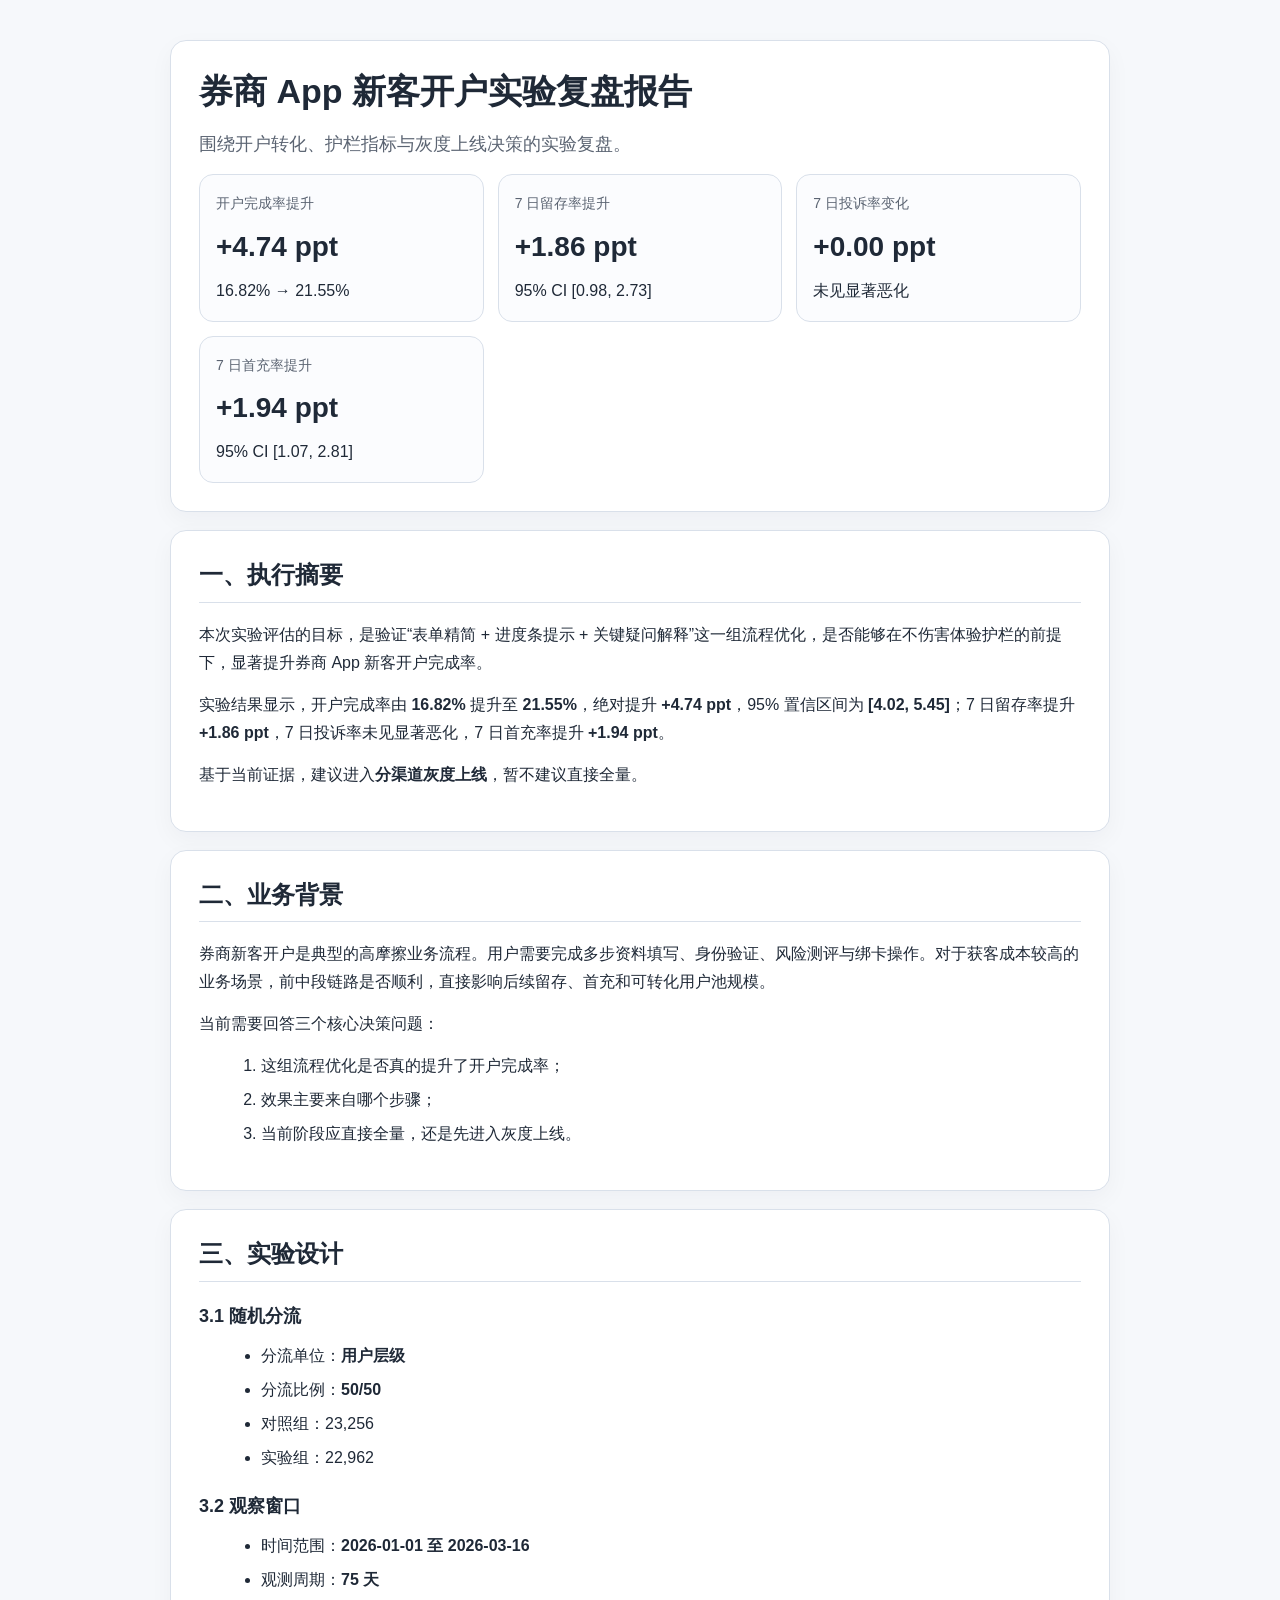
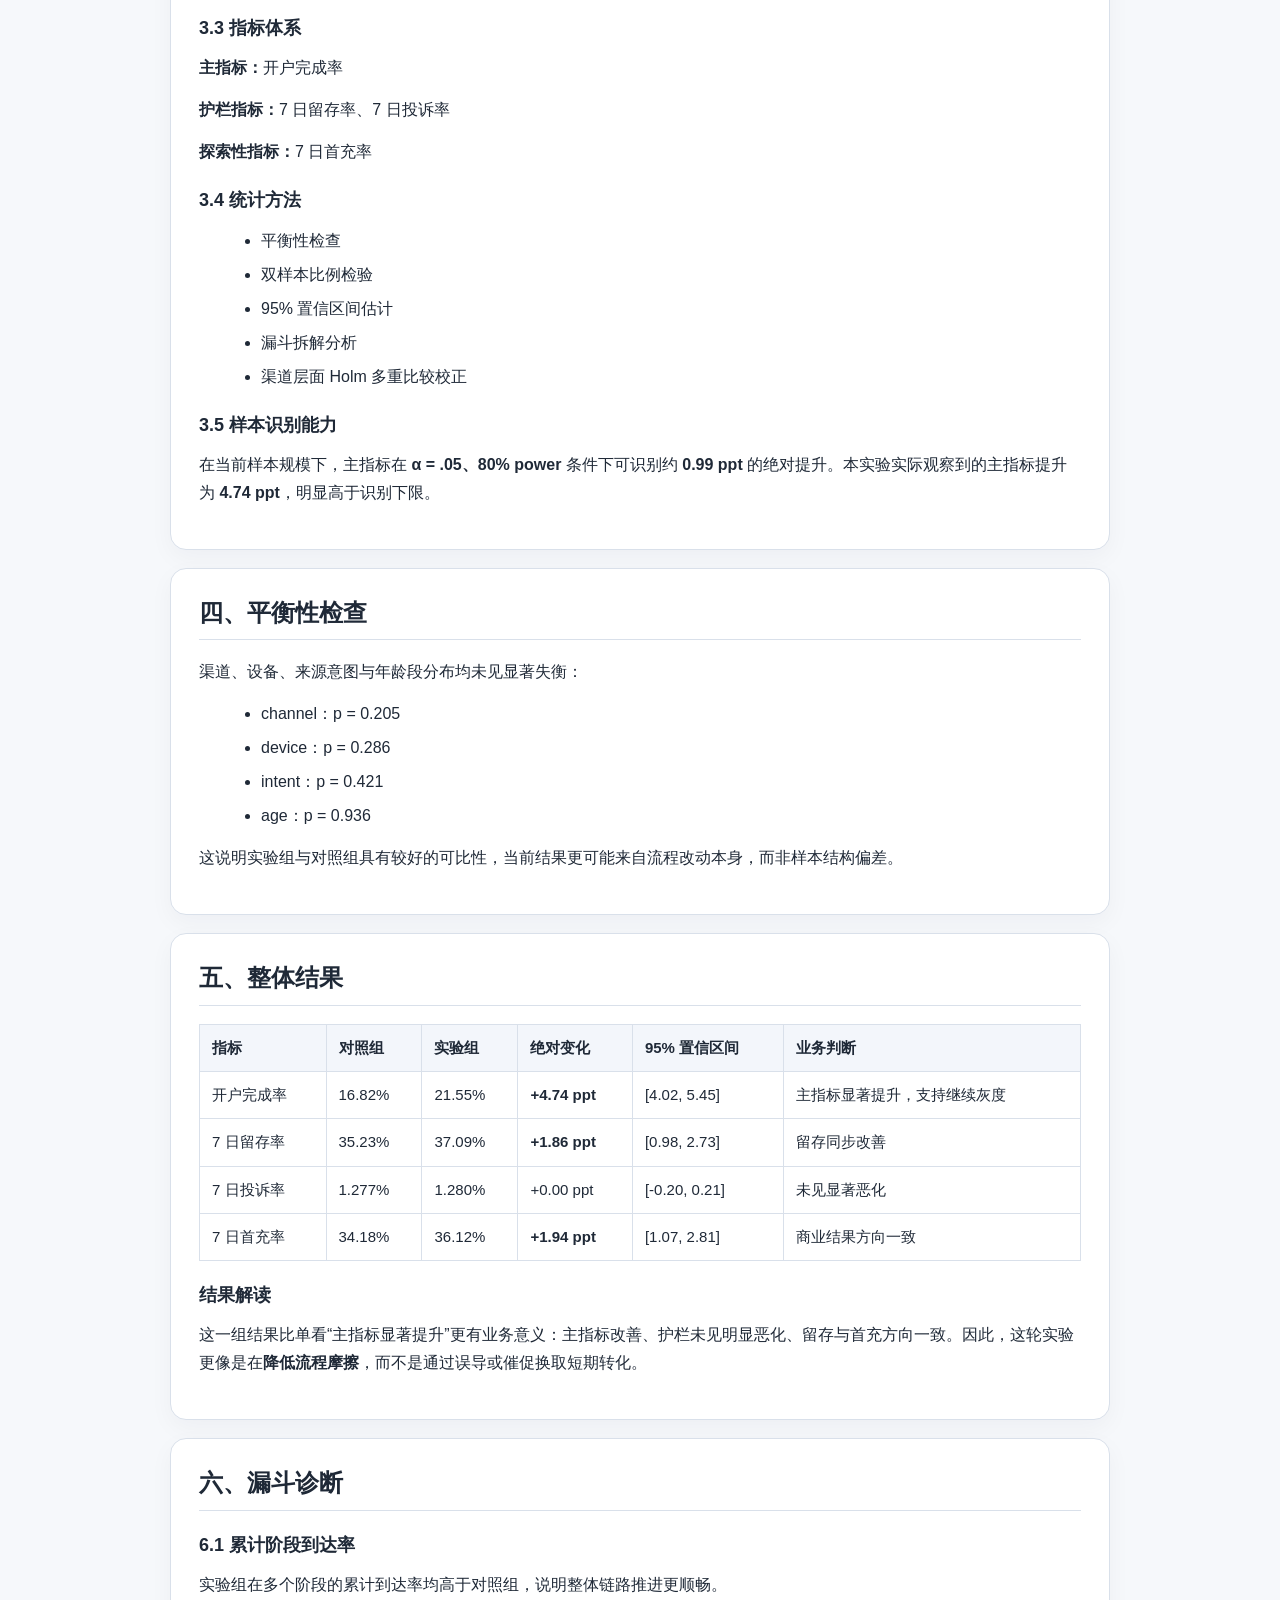
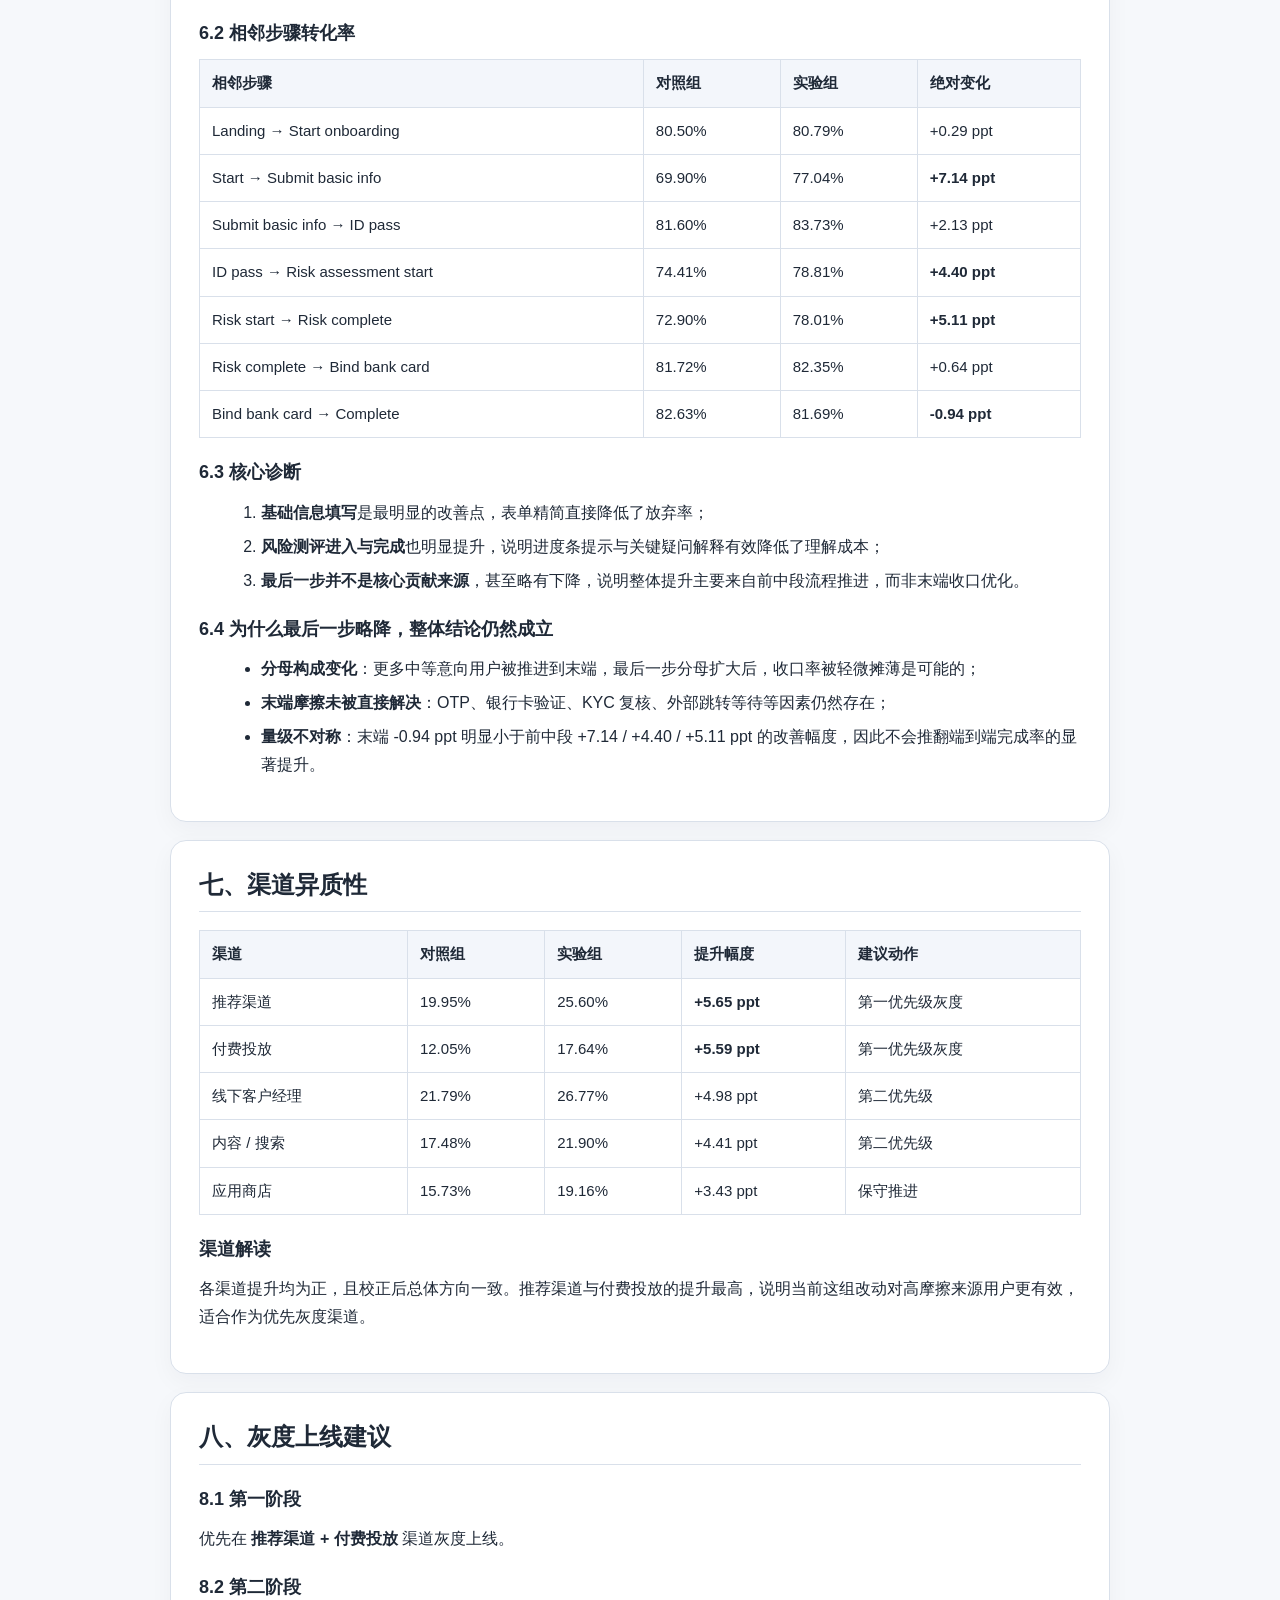
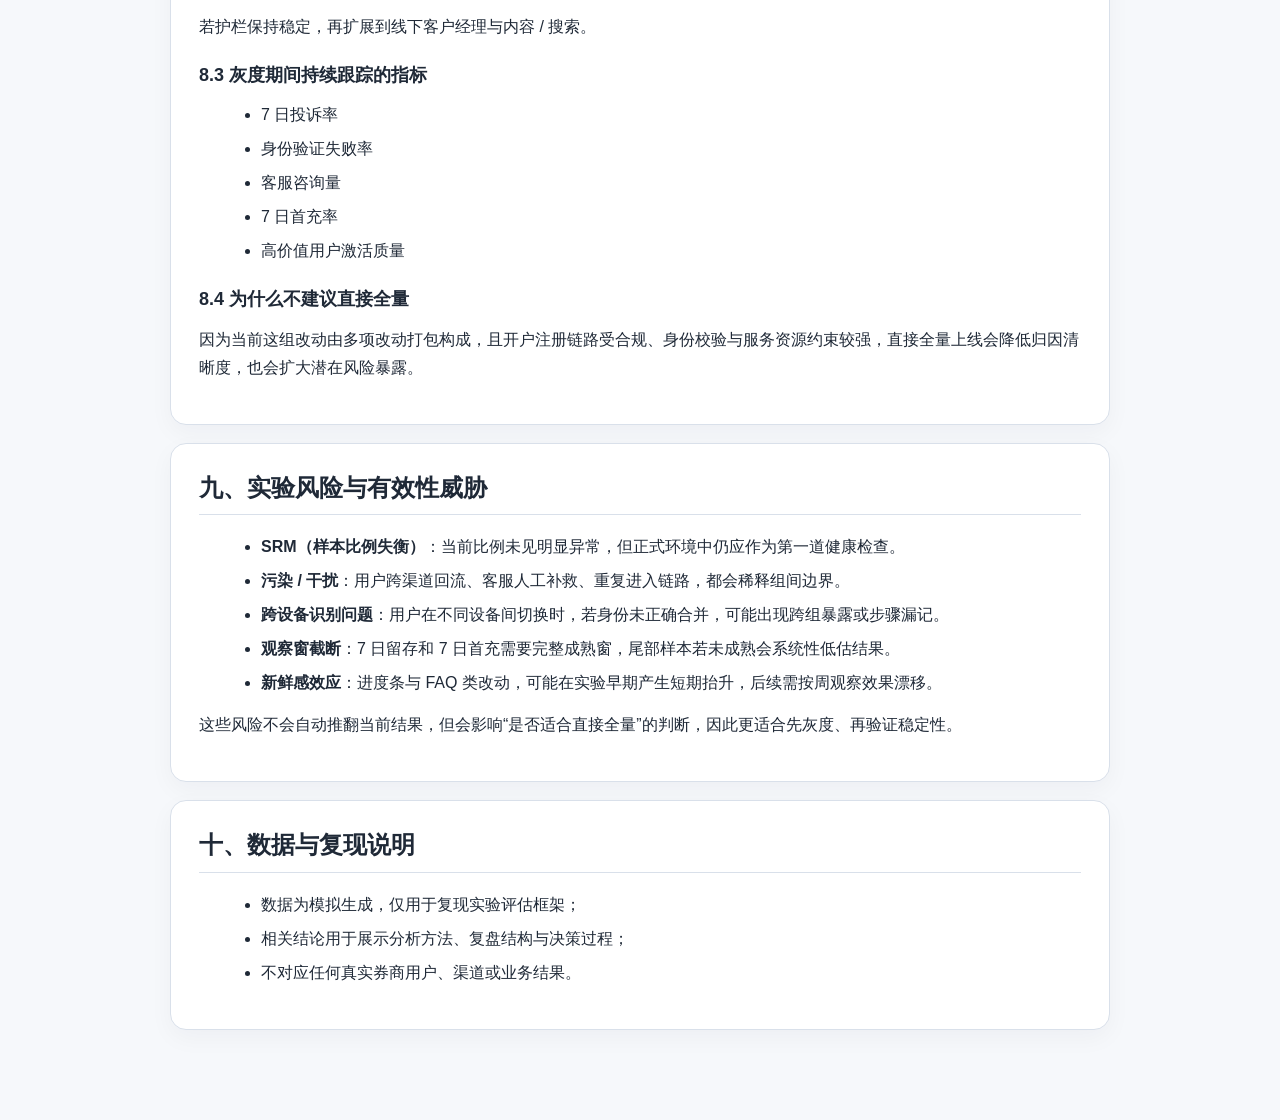
==== reports/brokerage_abtest_report.html @ 988b0750 "update" ====
<!DOCTYPE html>
<html lang="zh-CN">
<head>
  <meta charset="UTF-8" />
  <meta name="viewport" content="width=device-width, initial-scale=1.0" />
  <title>券商 App 新客开户实验复盘报告</title>
  <style>
    :root {
      --bg: #f6f8fb;
      --card: #ffffff;
      --text: #1f2937;
      --muted: #5b6472;
      --line: #d9e0ea;
      --accent: #175cd3;
    }
    * { box-sizing: border-box; }
    body {
      margin: 0;
      background: var(--bg);
      color: var(--text);
      font: 16px/1.75 -apple-system, BlinkMacSystemFont, "Segoe UI", "PingFang SC", "Hiragino Sans GB", "Microsoft YaHei", sans-serif;
    }
    .wrap {
      max-width: 980px;
      margin: 0 auto;
      padding: 40px 20px 72px;
    }
    .card {
      background: var(--card);
      border: 1px solid var(--line);
      border-radius: 16px;
      padding: 28px;
      margin-bottom: 18px;
      box-shadow: 0 8px 24px rgba(16, 24, 40, 0.04);
    }
    h1, h2, h3 { line-height: 1.35; margin: 0 0 14px; }
    h1 { font-size: 34px; }
    h2 {
      font-size: 24px;
      padding-bottom: 10px;
      border-bottom: 1px solid var(--line);
      margin-bottom: 18px;
    }
    h3 { font-size: 18px; margin-top: 22px; }
    p { margin: 0 0 14px; }
    ul, ol { margin: 0 0 14px 22px; }
    li { margin: 6px 0; }
    .lead {
      color: var(--muted);
      font-size: 18px;
    }
    .grid {
      display: grid;
      grid-template-columns: repeat(auto-fit, minmax(220px, 1fr));
      gap: 14px;
      margin-top: 14px;
    }
    .metric {
      border: 1px solid var(--line);
      border-radius: 14px;
      padding: 16px;
      background: #fbfcfe;
    }
    .metric .k { color: var(--muted); font-size: 14px; }
    .metric .v { font-size: 28px; font-weight: 700; margin: 6px 0; }
    table {
      width: 100%;
      border-collapse: collapse;
      margin: 12px 0 8px;
      font-size: 15px;
      background: #fff;
    }
    th, td {
      border: 1px solid var(--line);
      padding: 10px 12px;
      text-align: left;
      vertical-align: top;
    }
    th {
      background: #f3f6fb;
      font-weight: 700;
    }
    code {
      background: #f3f4f6;
      padding: 2px 6px;
      border-radius: 6px;
      font-family: ui-monospace, SFMono-Regular, Menlo, Monaco, Consolas, monospace;
      font-size: 0.92em;
    }
    .note {
      color: var(--muted);
      font-size: 14px;
    }
  </style>
</head>
<body>
  <div class="wrap">
    <div class="card">
      <h1>券商 App 新客开户实验复盘报告</h1>
      <p class="lead">围绕开户转化、护栏指标与灰度上线决策的实验复盘。</p>
      <div class="grid">
        <div class="metric"><div class="k">开户完成率提升</div><div class="v">+4.74 ppt</div><div>16.82% → 21.55%</div></div>
        <div class="metric"><div class="k">7 日留存率提升</div><div class="v">+1.86 ppt</div><div>95% CI [0.98, 2.73]</div></div>
        <div class="metric"><div class="k">7 日投诉率变化</div><div class="v">+0.00 ppt</div><div>未见显著恶化</div></div>
        <div class="metric"><div class="k">7 日首充率提升</div><div class="v">+1.94 ppt</div><div>95% CI [1.07, 2.81]</div></div>
      </div>
    </div>

    <section class="card">
      <h2>一、执行摘要</h2>
      <p>本次实验评估的目标，是验证“表单精简 + 进度条提示 + 关键疑问解释”这一组流程优化，是否能够在不伤害体验护栏的前提下，显著提升券商 App 新客开户完成率。</p>
      <p>实验结果显示，开户完成率由 <strong>16.82%</strong> 提升至 <strong>21.55%</strong>，绝对提升 <strong>+4.74 ppt</strong>，95% 置信区间为 <strong>[4.02, 5.45]</strong>；7 日留存率提升 <strong>+1.86 ppt</strong>，7 日投诉率未见显著恶化，7 日首充率提升 <strong>+1.94 ppt</strong>。</p>
      <p>基于当前证据，建议进入<strong>分渠道灰度上线</strong>，暂不建议直接全量。</p>
    </section>

    <section class="card">
      <h2>二、业务背景</h2>
      <p>券商新客开户是典型的高摩擦业务流程。用户需要完成多步资料填写、身份验证、风险测评与绑卡操作。对于获客成本较高的业务场景，前中段链路是否顺利，直接影响后续留存、首充和可转化用户池规模。</p>
      <p>当前需要回答三个核心决策问题：</p>
      <ol>
        <li>这组流程优化是否真的提升了开户完成率；</li>
        <li>效果主要来自哪个步骤；</li>
        <li>当前阶段应直接全量，还是先进入灰度上线。</li>
      </ol>
    </section>

    <section class="card">
      <h2>三、实验设计</h2>
      <h3>3.1 随机分流</h3>
      <ul>
        <li>分流单位：<strong>用户层级</strong></li>
        <li>分流比例：<strong>50/50</strong></li>
        <li>对照组：23,256</li>
        <li>实验组：22,962</li>
      </ul>
      <h3>3.2 观察窗口</h3>
      <ul>
        <li>时间范围：<strong>2026-01-01 至 2026-03-16</strong></li>
        <li>观测周期：<strong>75 天</strong></li>
      </ul>
      <h3>3.3 指标体系</h3>
      <p><strong>主指标：</strong>开户完成率</p>
      <p><strong>护栏指标：</strong>7 日留存率、7 日投诉率</p>
      <p><strong>探索性指标：</strong>7 日首充率</p>
      <h3>3.4 统计方法</h3>
      <ul>
        <li>平衡性检查</li>
        <li>双样本比例检验</li>
        <li>95% 置信区间估计</li>
        <li>漏斗拆解分析</li>
        <li>渠道层面 Holm 多重比较校正</li>
      </ul>
      <h3>3.5 样本识别能力</h3>
      <p>在当前样本规模下，主指标在 <strong>α = .05、80% power</strong> 条件下可识别约 <strong>0.99 ppt</strong> 的绝对提升。本实验实际观察到的主指标提升为 <strong>4.74 ppt</strong>，明显高于识别下限。</p>
    </section>

    <section class="card">
      <h2>四、平衡性检查</h2>
      <p>渠道、设备、来源意图与年龄段分布均未见显著失衡：</p>
      <ul>
        <li>channel：p = 0.205</li>
        <li>device：p = 0.286</li>
        <li>intent：p = 0.421</li>
        <li>age：p = 0.936</li>
      </ul>
      <p>这说明实验组与对照组具有较好的可比性，当前结果更可能来自流程改动本身，而非样本结构偏差。</p>
    </section>

    <section class="card">
      <h2>五、整体结果</h2>
      <table>
        <thead>
          <tr>
            <th>指标</th><th>对照组</th><th>实验组</th><th>绝对变化</th><th>95% 置信区间</th><th>业务判断</th>
          </tr>
        </thead>
        <tbody>
          <tr><td>开户完成率</td><td>16.82%</td><td>21.55%</td><td><strong>+4.74 ppt</strong></td><td>[4.02, 5.45]</td><td>主指标显著提升，支持继续灰度</td></tr>
          <tr><td>7 日留存率</td><td>35.23%</td><td>37.09%</td><td><strong>+1.86 ppt</strong></td><td>[0.98, 2.73]</td><td>留存同步改善</td></tr>
          <tr><td>7 日投诉率</td><td>1.277%</td><td>1.280%</td><td>+0.00 ppt</td><td>[-0.20, 0.21]</td><td>未见显著恶化</td></tr>
          <tr><td>7 日首充率</td><td>34.18%</td><td>36.12%</td><td><strong>+1.94 ppt</strong></td><td>[1.07, 2.81]</td><td>商业结果方向一致</td></tr>
        </tbody>
      </table>
      <h3>结果解读</h3>
      <p>这一组结果比单看“主指标显著提升”更有业务意义：主指标改善、护栏未见明显恶化、留存与首充方向一致。因此，这轮实验更像是在<strong>降低流程摩擦</strong>，而不是通过误导或催促换取短期转化。</p>
    </section>

    <section class="card">
      <h2>六、漏斗诊断</h2>
      <h3>6.1 累计阶段到达率</h3>
      <p>实验组在多个阶段的累计到达率均高于对照组，说明整体链路推进更顺畅。</p>
      <h3>6.2 相邻步骤转化率</h3>
      <table>
        <thead>
          <tr><th>相邻步骤</th><th>对照组</th><th>实验组</th><th>绝对变化</th></tr>
        </thead>
        <tbody>
          <tr><td>Landing → Start onboarding</td><td>80.50%</td><td>80.79%</td><td>+0.29 ppt</td></tr>
          <tr><td>Start → Submit basic info</td><td>69.90%</td><td>77.04%</td><td><strong>+7.14 ppt</strong></td></tr>
          <tr><td>Submit basic info → ID pass</td><td>81.60%</td><td>83.73%</td><td>+2.13 ppt</td></tr>
          <tr><td>ID pass → Risk assessment start</td><td>74.41%</td><td>78.81%</td><td><strong>+4.40 ppt</strong></td></tr>
          <tr><td>Risk start → Risk complete</td><td>72.90%</td><td>78.01%</td><td><strong>+5.11 ppt</strong></td></tr>
          <tr><td>Risk complete → Bind bank card</td><td>81.72%</td><td>82.35%</td><td>+0.64 ppt</td></tr>
          <tr><td>Bind bank card → Complete</td><td>82.63%</td><td>81.69%</td><td><strong>-0.94 ppt</strong></td></tr>
        </tbody>
      </table>
      <h3>6.3 核心诊断</h3>
      <ol>
        <li><strong>基础信息填写</strong>是最明显的改善点，表单精简直接降低了放弃率；</li>
        <li><strong>风险测评进入与完成</strong>也明显提升，说明进度条提示与关键疑问解释有效降低了理解成本；</li>
        <li><strong>最后一步并不是核心贡献来源</strong>，甚至略有下降，说明整体提升主要来自前中段流程推进，而非末端收口优化。</li>
      </ol>
      <h3>6.4 为什么最后一步略降，整体结论仍然成立</h3>
      <ul>
        <li><strong>分母构成变化</strong>：更多中等意向用户被推进到末端，最后一步分母扩大后，收口率被轻微摊薄是可能的；</li>
        <li><strong>末端摩擦未被直接解决</strong>：OTP、银行卡验证、KYC 复核、外部跳转等待等因素仍然存在；</li>
        <li><strong>量级不对称</strong>：末端 -0.94 ppt 明显小于前中段 +7.14 / +4.40 / +5.11 ppt 的改善幅度，因此不会推翻端到端完成率的显著提升。</li>
      </ul>
    </section>

    <section class="card">
      <h2>七、渠道异质性</h2>
      <table>
        <thead>
          <tr><th>渠道</th><th>对照组</th><th>实验组</th><th>提升幅度</th><th>建议动作</th></tr>
        </thead>
        <tbody>
          <tr><td>推荐渠道</td><td>19.95%</td><td>25.60%</td><td><strong>+5.65 ppt</strong></td><td>第一优先级灰度</td></tr>
          <tr><td>付费投放</td><td>12.05%</td><td>17.64%</td><td><strong>+5.59 ppt</strong></td><td>第一优先级灰度</td></tr>
          <tr><td>线下客户经理</td><td>21.79%</td><td>26.77%</td><td>+4.98 ppt</td><td>第二优先级</td></tr>
          <tr><td>内容 / 搜索</td><td>17.48%</td><td>21.90%</td><td>+4.41 ppt</td><td>第二优先级</td></tr>
          <tr><td>应用商店</td><td>15.73%</td><td>19.16%</td><td>+3.43 ppt</td><td>保守推进</td></tr>
        </tbody>
      </table>
      <h3>渠道解读</h3>
      <p>各渠道提升均为正，且校正后总体方向一致。推荐渠道与付费投放的提升最高，说明当前这组改动对高摩擦来源用户更有效，适合作为优先灰度渠道。</p>
    </section>

    <section class="card">
      <h2>八、灰度上线建议</h2>
      <h3>8.1 第一阶段</h3>
      <p>优先在 <strong>推荐渠道 + 付费投放</strong> 渠道灰度上线。</p>
      <h3>8.2 第二阶段</h3>
      <p>若护栏保持稳定，再扩展到线下客户经理与内容 / 搜索。</p>
      <h3>8.3 灰度期间持续跟踪的指标</h3>
      <ul>
        <li>7 日投诉率</li>
        <li>身份验证失败率</li>
        <li>客服咨询量</li>
        <li>7 日首充率</li>
        <li>高价值用户激活质量</li>
      </ul>
      <h3>8.4 为什么不建议直接全量</h3>
      <p>因为当前这组改动由多项改动打包构成，且开户注册链路受合规、身份校验与服务资源约束较强，直接全量上线会降低归因清晰度，也会扩大潜在风险暴露。</p>
    </section>

    <section class="card">
      <h2>九、实验风险与有效性威胁</h2>
      <ul>
        <li><strong>SRM（样本比例失衡）</strong>：当前比例未见明显异常，但正式环境中仍应作为第一道健康检查。</li>
        <li><strong>污染 / 干扰</strong>：用户跨渠道回流、客服人工补救、重复进入链路，都会稀释组间边界。</li>
        <li><strong>跨设备识别问题</strong>：用户在不同设备间切换时，若身份未正确合并，可能出现跨组暴露或步骤漏记。</li>
        <li><strong>观察窗截断</strong>：7 日留存和 7 日首充需要完整成熟窗，尾部样本若未成熟会系统性低估结果。</li>
        <li><strong>新鲜感效应</strong>：进度条与 FAQ 类改动，可能在实验早期产生短期抬升，后续需按周观察效果漂移。</li>
      </ul>
      <p>这些风险不会自动推翻当前结果，但会影响“是否适合直接全量”的判断，因此更适合先灰度、再验证稳定性。</p>
    </section>

    <section class="card">
      <h2>十、数据与复现说明</h2>
      <ul>
        <li>数据为模拟生成，仅用于复现实验评估框架；</li>
        <li>相关结论用于展示分析方法、复盘结构与决策过程；</li>
        <li>不对应任何真实券商用户、渠道或业务结果。</li>
      </ul>
    </section>
  </div>
</body>
</html>
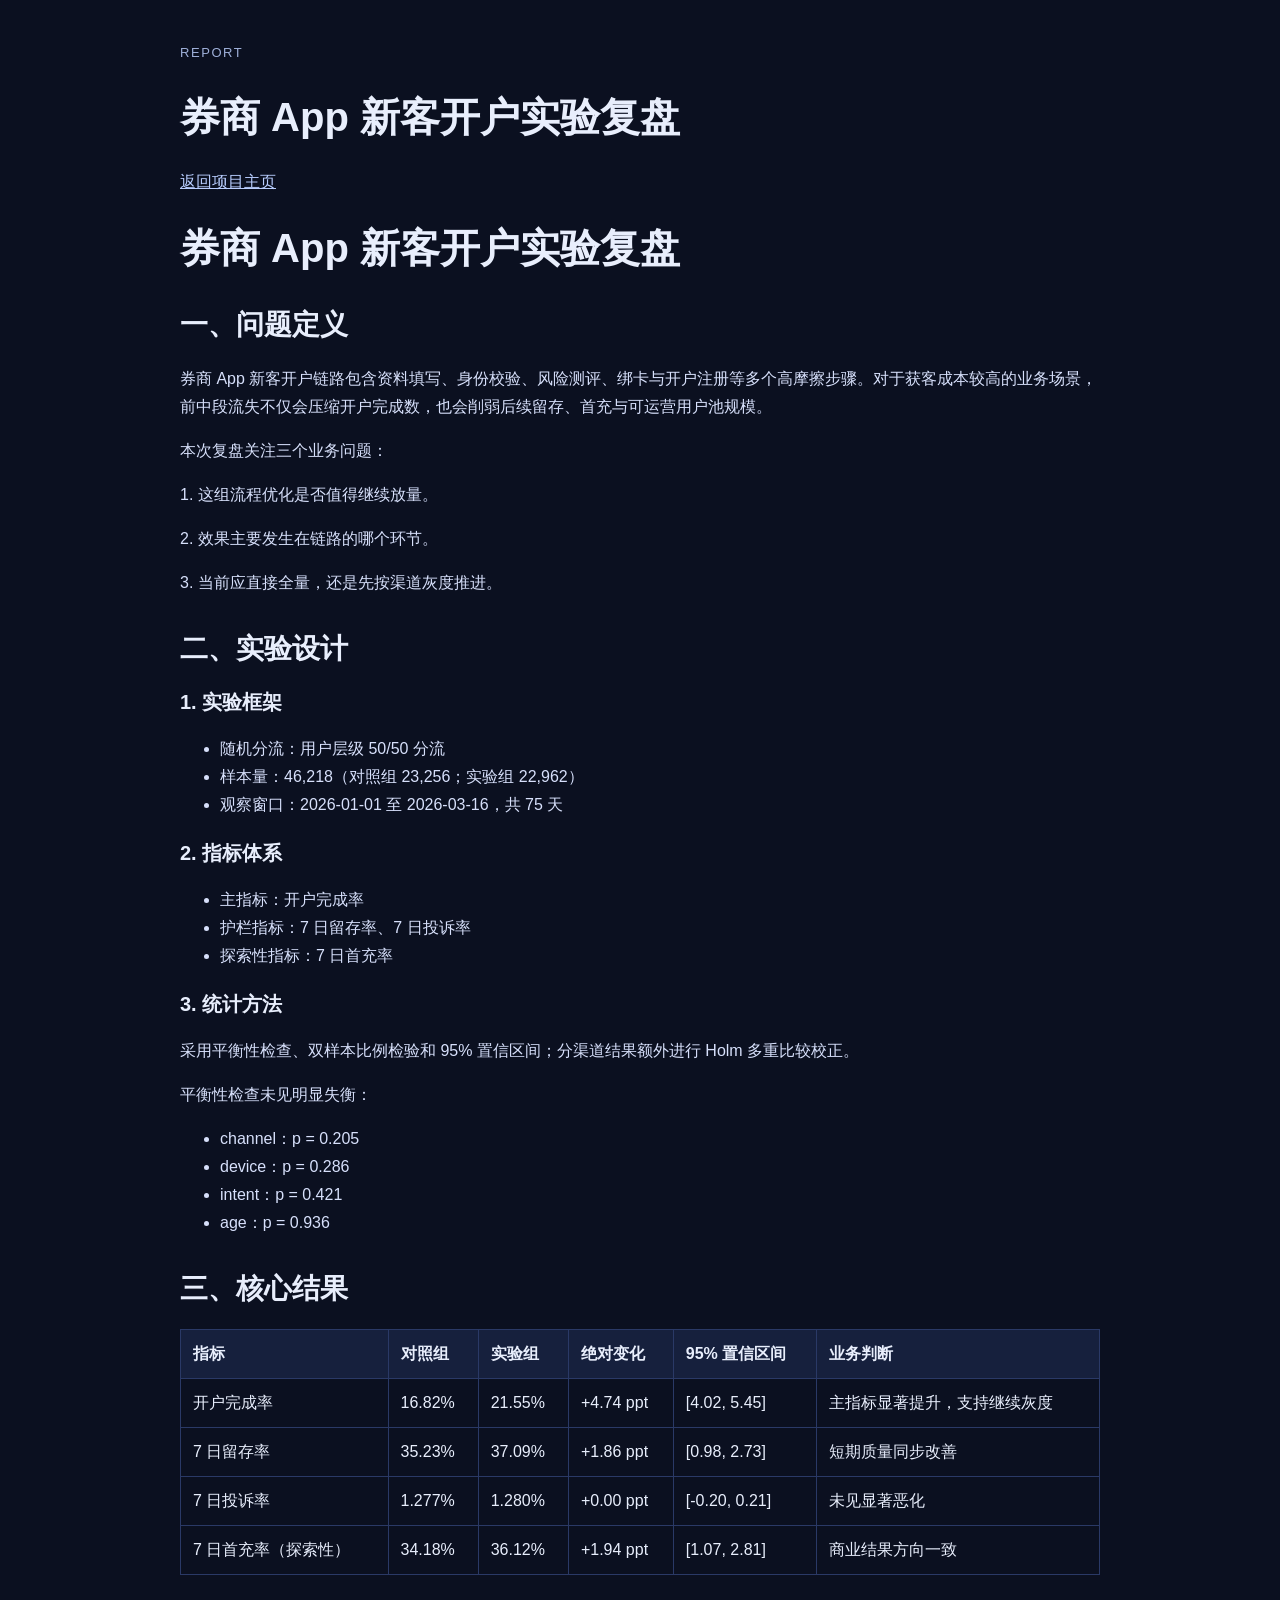
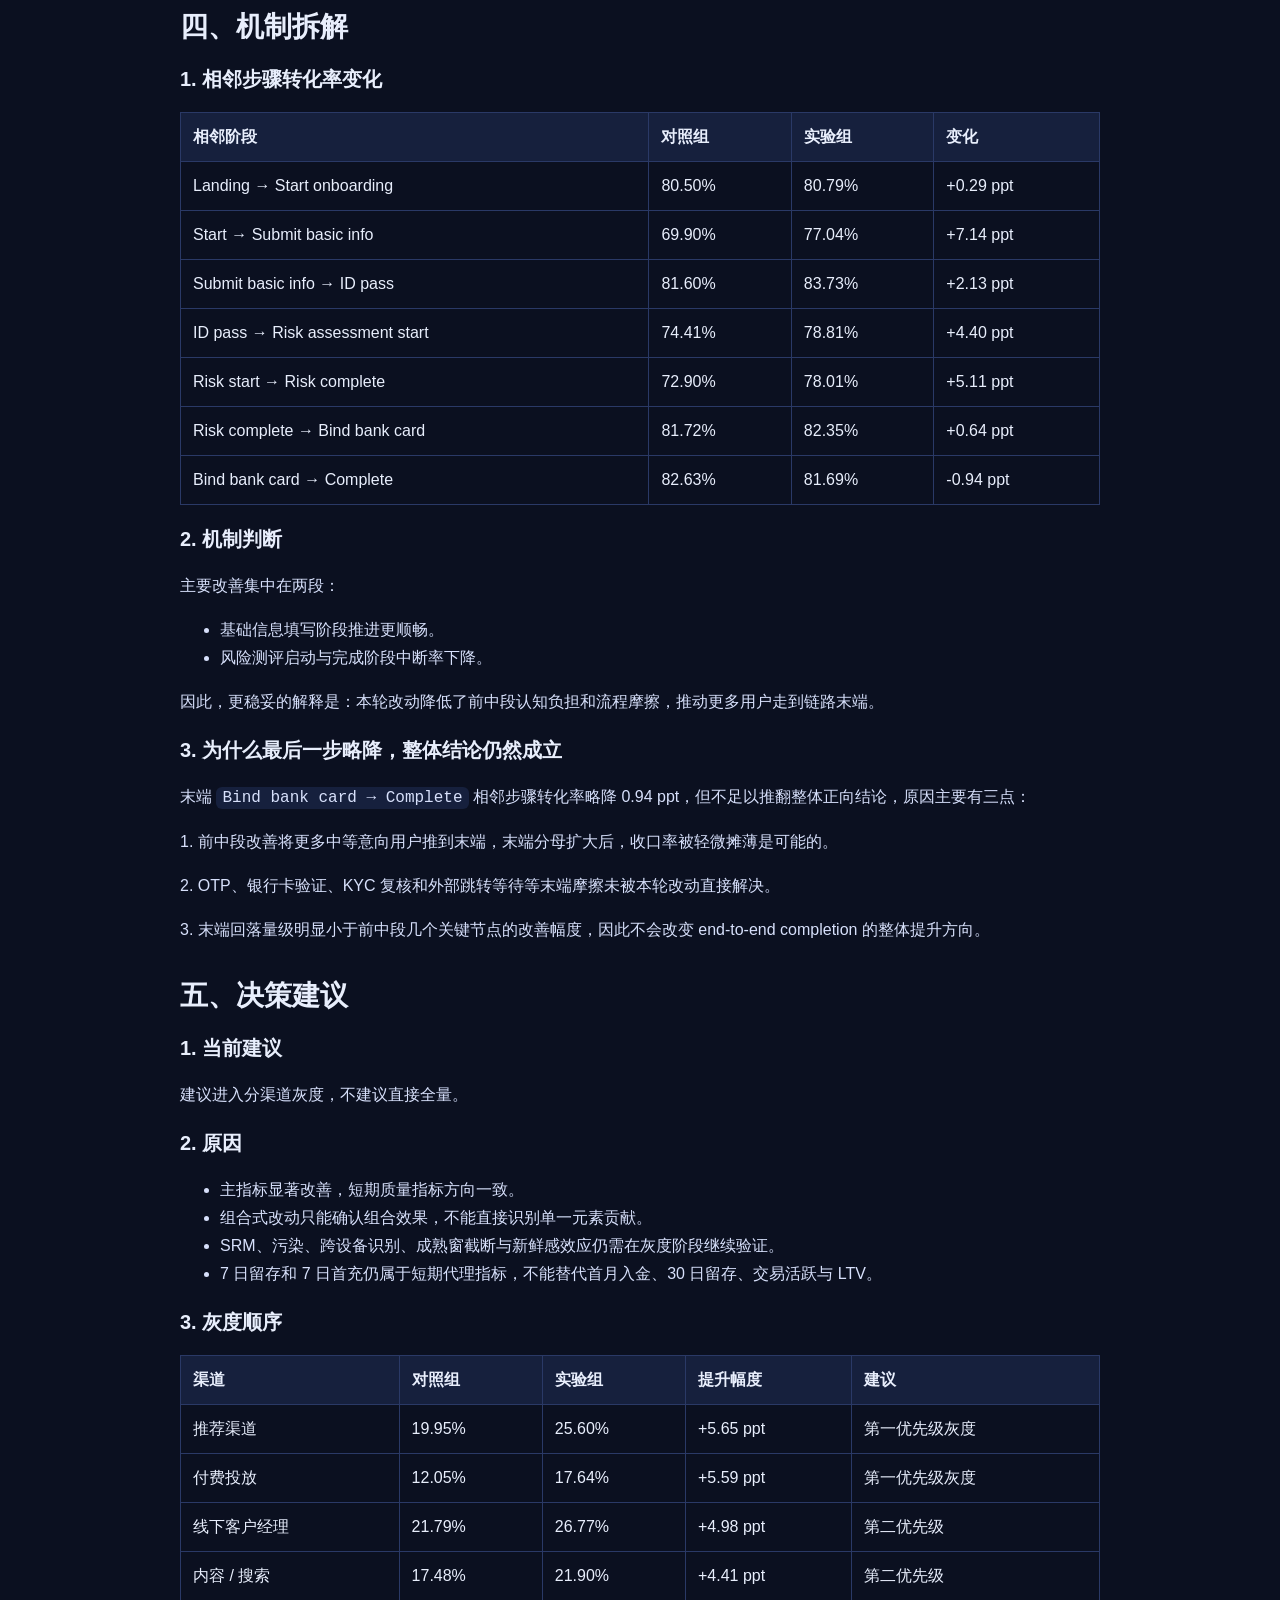
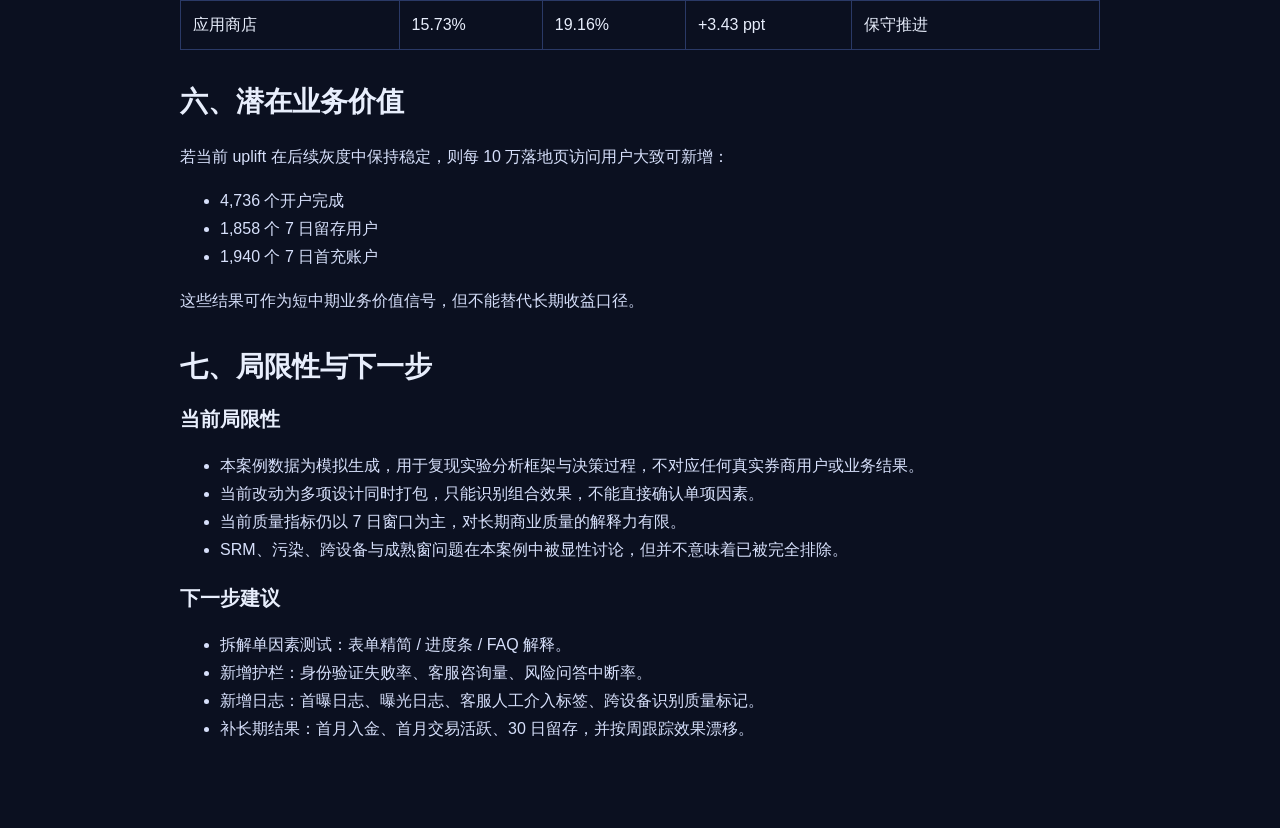
==== commit 81f746a9: "最新" ====
--- a/reports/brokerage_abtest_report.html
+++ b/reports/brokerage_abtest_report.html
@@ -1,279 +1,102 @@
-<!DOCTYPE html>
-<html lang="zh-CN">
-<head>
-  <meta charset="UTF-8" />
-  <meta name="viewport" content="width=device-width, initial-scale=1.0" />
-  <title>券商 App 新客开户实验复盘报告</title>
-  <style>
-    :root {
-      --bg: #f6f8fb;
-      --card: #ffffff;
-      --text: #1f2937;
-      --muted: #5b6472;
-      --line: #d9e0ea;
-      --accent: #175cd3;
-    }
-    * { box-sizing: border-box; }
-    body {
-      margin: 0;
-      background: var(--bg);
-      color: var(--text);
-      font: 16px/1.75 -apple-system, BlinkMacSystemFont, "Segoe UI", "PingFang SC", "Hiragino Sans GB", "Microsoft YaHei", sans-serif;
-    }
-    .wrap {
-      max-width: 980px;
-      margin: 0 auto;
-      padding: 40px 20px 72px;
-    }
-    .card {
-      background: var(--card);
-      border: 1px solid var(--line);
-      border-radius: 16px;
-      padding: 28px;
-      margin-bottom: 18px;
-      box-shadow: 0 8px 24px rgba(16, 24, 40, 0.04);
-    }
-    h1, h2, h3 { line-height: 1.35; margin: 0 0 14px; }
-    h1 { font-size: 34px; }
-    h2 {
-      font-size: 24px;
-      padding-bottom: 10px;
-      border-bottom: 1px solid var(--line);
-      margin-bottom: 18px;
-    }
-    h3 { font-size: 18px; margin-top: 22px; }
-    p { margin: 0 0 14px; }
-    ul, ol { margin: 0 0 14px 22px; }
-    li { margin: 6px 0; }
-    .lead {
-      color: var(--muted);
-      font-size: 18px;
-    }
-    .grid {
-      display: grid;
-      grid-template-columns: repeat(auto-fit, minmax(220px, 1fr));
-      gap: 14px;
-      margin-top: 14px;
-    }
-    .metric {
-      border: 1px solid var(--line);
-      border-radius: 14px;
-      padding: 16px;
-      background: #fbfcfe;
-    }
-    .metric .k { color: var(--muted); font-size: 14px; }
-    .metric .v { font-size: 28px; font-weight: 700; margin: 6px 0; }
-    table {
-      width: 100%;
-      border-collapse: collapse;
-      margin: 12px 0 8px;
-      font-size: 15px;
-      background: #fff;
-    }
-    th, td {
-      border: 1px solid var(--line);
-      padding: 10px 12px;
-      text-align: left;
-      vertical-align: top;
-    }
-    th {
-      background: #f3f6fb;
-      font-weight: 700;
-    }
-    code {
-      background: #f3f4f6;
-      padding: 2px 6px;
-      border-radius: 6px;
-      font-family: ui-monospace, SFMono-Regular, Menlo, Monaco, Consolas, monospace;
-      font-size: 0.92em;
-    }
-    .note {
-      color: var(--muted);
-      font-size: 14px;
-    }
-  </style>
-</head>
-<body>
-  <div class="wrap">
-    <div class="card">
-      <h1>券商 App 新客开户实验复盘报告</h1>
-      <p class="lead">围绕开户转化、护栏指标与灰度上线决策的实验复盘。</p>
-      <div class="grid">
-        <div class="metric"><div class="k">开户完成率提升</div><div class="v">+4.74 ppt</div><div>16.82% → 21.55%</div></div>
-        <div class="metric"><div class="k">7 日留存率提升</div><div class="v">+1.86 ppt</div><div>95% CI [0.98, 2.73]</div></div>
-        <div class="metric"><div class="k">7 日投诉率变化</div><div class="v">+0.00 ppt</div><div>未见显著恶化</div></div>
-        <div class="metric"><div class="k">7 日首充率提升</div><div class="v">+1.94 ppt</div><div>95% CI [1.07, 2.81]</div></div>
-      </div>
-    </div>
-
-    <section class="card">
-      <h2>一、执行摘要</h2>
-      <p>本次实验评估的目标，是验证“表单精简 + 进度条提示 + 关键疑问解释”这一组流程优化，是否能够在不伤害体验护栏的前提下，显著提升券商 App 新客开户完成率。</p>
-      <p>实验结果显示，开户完成率由 <strong>16.82%</strong> 提升至 <strong>21.55%</strong>，绝对提升 <strong>+4.74 ppt</strong>，95% 置信区间为 <strong>[4.02, 5.45]</strong>；7 日留存率提升 <strong>+1.86 ppt</strong>，7 日投诉率未见显著恶化，7 日首充率提升 <strong>+1.94 ppt</strong>。</p>
-      <p>基于当前证据，建议进入<strong>分渠道灰度上线</strong>，暂不建议直接全量。</p>
-    </section>
-
-    <section class="card">
-      <h2>二、业务背景</h2>
-      <p>券商新客开户是典型的高摩擦业务流程。用户需要完成多步资料填写、身份验证、风险测评与绑卡操作。对于获客成本较高的业务场景，前中段链路是否顺利，直接影响后续留存、首充和可转化用户池规模。</p>
-      <p>当前需要回答三个核心决策问题：</p>
-      <ol>
-        <li>这组流程优化是否真的提升了开户完成率；</li>
-        <li>效果主要来自哪个步骤；</li>
-        <li>当前阶段应直接全量，还是先进入灰度上线。</li>
-      </ol>
-    </section>
-
-    <section class="card">
-      <h2>三、实验设计</h2>
-      <h3>3.1 随机分流</h3>
-      <ul>
-        <li>分流单位：<strong>用户层级</strong></li>
-        <li>分流比例：<strong>50/50</strong></li>
-        <li>对照组：23,256</li>
-        <li>实验组：22,962</li>
-      </ul>
-      <h3>3.2 观察窗口</h3>
-      <ul>
-        <li>时间范围：<strong>2026-01-01 至 2026-03-16</strong></li>
-        <li>观测周期：<strong>75 天</strong></li>
-      </ul>
-      <h3>3.3 指标体系</h3>
-      <p><strong>主指标：</strong>开户完成率</p>
-      <p><strong>护栏指标：</strong>7 日留存率、7 日投诉率</p>
-      <p><strong>探索性指标：</strong>7 日首充率</p>
-      <h3>3.4 统计方法</h3>
-      <ul>
-        <li>平衡性检查</li>
-        <li>双样本比例检验</li>
-        <li>95% 置信区间估计</li>
-        <li>漏斗拆解分析</li>
-        <li>渠道层面 Holm 多重比较校正</li>
-      </ul>
-      <h3>3.5 样本识别能力</h3>
-      <p>在当前样本规模下，主指标在 <strong>α = .05、80% power</strong> 条件下可识别约 <strong>0.99 ppt</strong> 的绝对提升。本实验实际观察到的主指标提升为 <strong>4.74 ppt</strong>，明显高于识别下限。</p>
-    </section>
-
-    <section class="card">
-      <h2>四、平衡性检查</h2>
-      <p>渠道、设备、来源意图与年龄段分布均未见显著失衡：</p>
-      <ul>
-        <li>channel：p = 0.205</li>
-        <li>device：p = 0.286</li>
-        <li>intent：p = 0.421</li>
-        <li>age：p = 0.936</li>
-      </ul>
-      <p>这说明实验组与对照组具有较好的可比性，当前结果更可能来自流程改动本身，而非样本结构偏差。</p>
-    </section>
-
-    <section class="card">
-      <h2>五、整体结果</h2>
-      <table>
-        <thead>
-          <tr>
-            <th>指标</th><th>对照组</th><th>实验组</th><th>绝对变化</th><th>95% 置信区间</th><th>业务判断</th>
-          </tr>
-        </thead>
-        <tbody>
-          <tr><td>开户完成率</td><td>16.82%</td><td>21.55%</td><td><strong>+4.74 ppt</strong></td><td>[4.02, 5.45]</td><td>主指标显著提升，支持继续灰度</td></tr>
-          <tr><td>7 日留存率</td><td>35.23%</td><td>37.09%</td><td><strong>+1.86 ppt</strong></td><td>[0.98, 2.73]</td><td>留存同步改善</td></tr>
-          <tr><td>7 日投诉率</td><td>1.277%</td><td>1.280%</td><td>+0.00 ppt</td><td>[-0.20, 0.21]</td><td>未见显著恶化</td></tr>
-          <tr><td>7 日首充率</td><td>34.18%</td><td>36.12%</td><td><strong>+1.94 ppt</strong></td><td>[1.07, 2.81]</td><td>商业结果方向一致</td></tr>
-        </tbody>
-      </table>
-      <h3>结果解读</h3>
-      <p>这一组结果比单看“主指标显著提升”更有业务意义：主指标改善、护栏未见明显恶化、留存与首充方向一致。因此，这轮实验更像是在<strong>降低流程摩擦</strong>，而不是通过误导或催促换取短期转化。</p>
-    </section>
-
-    <section class="card">
-      <h2>六、漏斗诊断</h2>
-      <h3>6.1 累计阶段到达率</h3>
-      <p>实验组在多个阶段的累计到达率均高于对照组，说明整体链路推进更顺畅。</p>
-      <h3>6.2 相邻步骤转化率</h3>
-      <table>
-        <thead>
-          <tr><th>相邻步骤</th><th>对照组</th><th>实验组</th><th>绝对变化</th></tr>
-        </thead>
-        <tbody>
-          <tr><td>Landing → Start onboarding</td><td>80.50%</td><td>80.79%</td><td>+0.29 ppt</td></tr>
-          <tr><td>Start → Submit basic info</td><td>69.90%</td><td>77.04%</td><td><strong>+7.14 ppt</strong></td></tr>
-          <tr><td>Submit basic info → ID pass</td><td>81.60%</td><td>83.73%</td><td>+2.13 ppt</td></tr>
-          <tr><td>ID pass → Risk assessment start</td><td>74.41%</td><td>78.81%</td><td><strong>+4.40 ppt</strong></td></tr>
-          <tr><td>Risk start → Risk complete</td><td>72.90%</td><td>78.01%</td><td><strong>+5.11 ppt</strong></td></tr>
-          <tr><td>Risk complete → Bind bank card</td><td>81.72%</td><td>82.35%</td><td>+0.64 ppt</td></tr>
-          <tr><td>Bind bank card → Complete</td><td>82.63%</td><td>81.69%</td><td><strong>-0.94 ppt</strong></td></tr>
-        </tbody>
-      </table>
-      <h3>6.3 核心诊断</h3>
-      <ol>
-        <li><strong>基础信息填写</strong>是最明显的改善点，表单精简直接降低了放弃率；</li>
-        <li><strong>风险测评进入与完成</strong>也明显提升，说明进度条提示与关键疑问解释有效降低了理解成本；</li>
-        <li><strong>最后一步并不是核心贡献来源</strong>，甚至略有下降，说明整体提升主要来自前中段流程推进，而非末端收口优化。</li>
-      </ol>
-      <h3>6.4 为什么最后一步略降，整体结论仍然成立</h3>
-      <ul>
-        <li><strong>分母构成变化</strong>：更多中等意向用户被推进到末端，最后一步分母扩大后，收口率被轻微摊薄是可能的；</li>
-        <li><strong>末端摩擦未被直接解决</strong>：OTP、银行卡验证、KYC 复核、外部跳转等待等因素仍然存在；</li>
-        <li><strong>量级不对称</strong>：末端 -0.94 ppt 明显小于前中段 +7.14 / +4.40 / +5.11 ppt 的改善幅度，因此不会推翻端到端完成率的显著提升。</li>
-      </ul>
-    </section>
-
-    <section class="card">
-      <h2>七、渠道异质性</h2>
-      <table>
-        <thead>
-          <tr><th>渠道</th><th>对照组</th><th>实验组</th><th>提升幅度</th><th>建议动作</th></tr>
-        </thead>
-        <tbody>
-          <tr><td>推荐渠道</td><td>19.95%</td><td>25.60%</td><td><strong>+5.65 ppt</strong></td><td>第一优先级灰度</td></tr>
-          <tr><td>付费投放</td><td>12.05%</td><td>17.64%</td><td><strong>+5.59 ppt</strong></td><td>第一优先级灰度</td></tr>
-          <tr><td>线下客户经理</td><td>21.79%</td><td>26.77%</td><td>+4.98 ppt</td><td>第二优先级</td></tr>
-          <tr><td>内容 / 搜索</td><td>17.48%</td><td>21.90%</td><td>+4.41 ppt</td><td>第二优先级</td></tr>
-          <tr><td>应用商店</td><td>15.73%</td><td>19.16%</td><td>+3.43 ppt</td><td>保守推进</td></tr>
-        </tbody>
-      </table>
-      <h3>渠道解读</h3>
-      <p>各渠道提升均为正，且校正后总体方向一致。推荐渠道与付费投放的提升最高，说明当前这组改动对高摩擦来源用户更有效，适合作为优先灰度渠道。</p>
-    </section>
-
-    <section class="card">
-      <h2>八、灰度上线建议</h2>
-      <h3>8.1 第一阶段</h3>
-      <p>优先在 <strong>推荐渠道 + 付费投放</strong> 渠道灰度上线。</p>
-      <h3>8.2 第二阶段</h3>
-      <p>若护栏保持稳定，再扩展到线下客户经理与内容 / 搜索。</p>
-      <h3>8.3 灰度期间持续跟踪的指标</h3>
-      <ul>
-        <li>7 日投诉率</li>
-        <li>身份验证失败率</li>
-        <li>客服咨询量</li>
-        <li>7 日首充率</li>
-        <li>高价值用户激活质量</li>
-      </ul>
-      <h3>8.4 为什么不建议直接全量</h3>
-      <p>因为当前这组改动由多项改动打包构成，且开户注册链路受合规、身份校验与服务资源约束较强，直接全量上线会降低归因清晰度，也会扩大潜在风险暴露。</p>
-    </section>
-
-    <section class="card">
-      <h2>九、实验风险与有效性威胁</h2>
-      <ul>
-        <li><strong>SRM（样本比例失衡）</strong>：当前比例未见明显异常，但正式环境中仍应作为第一道健康检查。</li>
-        <li><strong>污染 / 干扰</strong>：用户跨渠道回流、客服人工补救、重复进入链路，都会稀释组间边界。</li>
-        <li><strong>跨设备识别问题</strong>：用户在不同设备间切换时，若身份未正确合并，可能出现跨组暴露或步骤漏记。</li>
-        <li><strong>观察窗截断</strong>：7 日留存和 7 日首充需要完整成熟窗，尾部样本若未成熟会系统性低估结果。</li>
-        <li><strong>新鲜感效应</strong>：进度条与 FAQ 类改动，可能在实验早期产生短期抬升，后续需按周观察效果漂移。</li>
-      </ul>
-      <p>这些风险不会自动推翻当前结果，但会影响“是否适合直接全量”的判断，因此更适合先灰度、再验证稳定性。</p>
-    </section>
-
-    <section class="card">
-      <h2>十、数据与复现说明</h2>
-      <ul>
-        <li>数据为模拟生成，仅用于复现实验评估框架；</li>
-        <li>相关结论用于展示分析方法、复盘结构与决策过程；</li>
-        <li>不对应任何真实券商用户、渠道或业务结果。</li>
-      </ul>
-    </section>
-  </div>
-</body>
-</html>
+<!doctype html><html lang="zh-CN"><head><meta charset="utf-8"><meta name="viewport" content="width=device-width,initial-scale=1"><title>分析报告｜券商 App 新客开户实验复盘</title><style>
+body{margin:0;background:#0b1020;color:#e8eefc;font-family:-apple-system,BlinkMacSystemFont,"PingFang SC","Microsoft YaHei",sans-serif;line-height:1.75}
+.wrap{max-width:920px;margin:0 auto;padding:42px 24px 70px} h1,h2,h3{line-height:1.25} h1{font-size:40px} h2{margin-top:34px;font-size:28px} h3{margin-top:22px;font-size:20px} p,li{font-size:16px;color:#d7e0fb} code{background:#16203d;padding:2px 6px;border-radius:6px} table{width:100%;border-collapse:collapse;margin:14px 0 22px} th,td{border:1px solid #2a3966;padding:10px 12px;text-align:left;vertical-align:top} th{background:#16203d} a{color:#b9ceff} .top{margin-bottom:22px} .tag{color:#9fb0d9;font-size:13px;letter-spacing:.12em;text-transform:uppercase}</style></head><body><div class="wrap"><div class="top"><div class="tag">Report</div><h1>券商 App 新客开户实验复盘</h1><p><a href="../index.html">返回项目主页</a></p></div><h1>券商 App 新客开户实验复盘</h1>
+<h2>一、问题定义</h2>
+<p>券商 App 新客开户链路包含资料填写、身份校验、风险测评、绑卡与开户注册等多个高摩擦步骤。对于获客成本较高的业务场景，前中段流失不仅会压缩开户完成数，也会削弱后续留存、首充与可运营用户池规模。</p>
+<p>本次复盘关注三个业务问题：</p>
+<p>1. 这组流程优化是否值得继续放量。</p>
+<p>2. 效果主要发生在链路的哪个环节。</p>
+<p>3. 当前应直接全量，还是先按渠道灰度推进。</p>
+<h2>二、实验设计</h2>
+<h3>1. 实验框架</h3>
+<ul>
+<li>随机分流：用户层级 50/50 分流</li>
+<li>样本量：46,218（对照组 23,256；实验组 22,962）</li>
+<li>观察窗口：2026-01-01 至 2026-03-16，共 75 天</li>
+</ul>
+<h3>2. 指标体系</h3>
+<ul>
+<li>主指标：开户完成率</li>
+<li>护栏指标：7 日留存率、7 日投诉率</li>
+<li>探索性指标：7 日首充率</li>
+</ul>
+<h3>3. 统计方法</h3>
+<p>采用平衡性检查、双样本比例检验和 95% 置信区间；分渠道结果额外进行 Holm 多重比较校正。</p>
+<p>平衡性检查未见明显失衡：</p>
+<ul>
+<li>channel：p = 0.205</li>
+<li>device：p = 0.286</li>
+<li>intent：p = 0.421</li>
+<li>age：p = 0.936</li>
+</ul>
+<h2>三、核心结果</h2>
+<table><thead><tr><th>指标</th><th>对照组</th><th>实验组</th><th>绝对变化</th><th>95% 置信区间</th><th>业务判断</th></tr></thead><tbody>
+<tr><td>开户完成率</td><td>16.82%</td><td>21.55%</td><td>+4.74 ppt</td><td>[4.02, 5.45]</td><td>主指标显著提升，支持继续灰度</td></tr>
+<tr><td>7 日留存率</td><td>35.23%</td><td>37.09%</td><td>+1.86 ppt</td><td>[0.98, 2.73]</td><td>短期质量同步改善</td></tr>
+<tr><td>7 日投诉率</td><td>1.277%</td><td>1.280%</td><td>+0.00 ppt</td><td>[-0.20, 0.21]</td><td>未见显著恶化</td></tr>
+<tr><td>7 日首充率（探索性）</td><td>34.18%</td><td>36.12%</td><td>+1.94 ppt</td><td>[1.07, 2.81]</td><td>商业结果方向一致</td></tr>
+</tbody></table>
+<h2>四、机制拆解</h2>
+<h3>1. 相邻步骤转化率变化</h3>
+<table><thead><tr><th>相邻阶段</th><th>对照组</th><th>实验组</th><th>变化</th></tr></thead><tbody>
+<tr><td>Landing → Start onboarding</td><td>80.50%</td><td>80.79%</td><td>+0.29 ppt</td></tr>
+<tr><td>Start → Submit basic info</td><td>69.90%</td><td>77.04%</td><td>+7.14 ppt</td></tr>
+<tr><td>Submit basic info → ID pass</td><td>81.60%</td><td>83.73%</td><td>+2.13 ppt</td></tr>
+<tr><td>ID pass → Risk assessment start</td><td>74.41%</td><td>78.81%</td><td>+4.40 ppt</td></tr>
+<tr><td>Risk start → Risk complete</td><td>72.90%</td><td>78.01%</td><td>+5.11 ppt</td></tr>
+<tr><td>Risk complete → Bind bank card</td><td>81.72%</td><td>82.35%</td><td>+0.64 ppt</td></tr>
+<tr><td>Bind bank card → Complete</td><td>82.63%</td><td>81.69%</td><td>-0.94 ppt</td></tr>
+</tbody></table>
+<h3>2. 机制判断</h3>
+<p>主要改善集中在两段：</p>
+<ul>
+<li>基础信息填写阶段推进更顺畅。</li>
+<li>风险测评启动与完成阶段中断率下降。</li>
+</ul>
+<p>因此，更稳妥的解释是：本轮改动降低了前中段认知负担和流程摩擦，推动更多用户走到链路末端。</p>
+<h3>3. 为什么最后一步略降，整体结论仍然成立</h3>
+<p>末端 <code>Bind bank card → Complete</code> 相邻步骤转化率略降 0.94 ppt，但不足以推翻整体正向结论，原因主要有三点：</p>
+<p>1. 前中段改善将更多中等意向用户推到末端，末端分母扩大后，收口率被轻微摊薄是可能的。</p>
+<p>2. OTP、银行卡验证、KYC 复核和外部跳转等待等末端摩擦未被本轮改动直接解决。</p>
+<p>3. 末端回落量级明显小于前中段几个关键节点的改善幅度，因此不会改变 end-to-end completion 的整体提升方向。</p>
+<h2>五、决策建议</h2>
+<h3>1. 当前建议</h3>
+<p>建议进入分渠道灰度，不建议直接全量。</p>
+<h3>2. 原因</h3>
+<ul>
+<li>主指标显著改善，短期质量指标方向一致。</li>
+<li>组合式改动只能确认组合效果，不能直接识别单一元素贡献。</li>
+<li>SRM、污染、跨设备识别、成熟窗截断与新鲜感效应仍需在灰度阶段继续验证。</li>
+<li>7 日留存和 7 日首充仍属于短期代理指标，不能替代首月入金、30 日留存、交易活跃与 LTV。</li>
+</ul>
+<h3>3. 灰度顺序</h3>
+<table><thead><tr><th>渠道</th><th>对照组</th><th>实验组</th><th>提升幅度</th><th>建议</th></tr></thead><tbody>
+<tr><td>推荐渠道</td><td>19.95%</td><td>25.60%</td><td>+5.65 ppt</td><td>第一优先级灰度</td></tr>
+<tr><td>付费投放</td><td>12.05%</td><td>17.64%</td><td>+5.59 ppt</td><td>第一优先级灰度</td></tr>
+<tr><td>线下客户经理</td><td>21.79%</td><td>26.77%</td><td>+4.98 ppt</td><td>第二优先级</td></tr>
+<tr><td>内容 / 搜索</td><td>17.48%</td><td>21.90%</td><td>+4.41 ppt</td><td>第二优先级</td></tr>
+<tr><td>应用商店</td><td>15.73%</td><td>19.16%</td><td>+3.43 ppt</td><td>保守推进</td></tr>
+</tbody></table>
+<h2>六、潜在业务价值</h2>
+<p>若当前 uplift 在后续灰度中保持稳定，则每 10 万落地页访问用户大致可新增：</p>
+<ul>
+<li>4,736 个开户完成</li>
+<li>1,858 个 7 日留存用户</li>
+<li>1,940 个 7 日首充账户</li>
+</ul>
+<p>这些结果可作为短中期业务价值信号，但不能替代长期收益口径。</p>
+<h2>七、局限性与下一步</h2>
+<h3>当前局限性</h3>
+<ul>
+<li>本案例数据为模拟生成，用于复现实验分析框架与决策过程，不对应任何真实券商用户或业务结果。</li>
+<li>当前改动为多项设计同时打包，只能识别组合效果，不能直接确认单项因素。</li>
+<li>当前质量指标仍以 7 日窗口为主，对长期商业质量的解释力有限。</li>
+<li>SRM、污染、跨设备与成熟窗问题在本案例中被显性讨论，但并不意味着已被完全排除。</li>
+</ul>
+<h3>下一步建议</h3>
+<ul>
+<li>拆解单因素测试：表单精简 / 进度条 / FAQ 解释。</li>
+<li>新增护栏：身份验证失败率、客服咨询量、风险问答中断率。</li>
+<li>新增日志：首曝日志、曝光日志、客服人工介入标签、跨设备识别质量标记。</li>
+<li>补长期结果：首月入金、首月交易活跃、30 日留存，并按周跟踪效果漂移。</li>
+</ul></div></body></html>
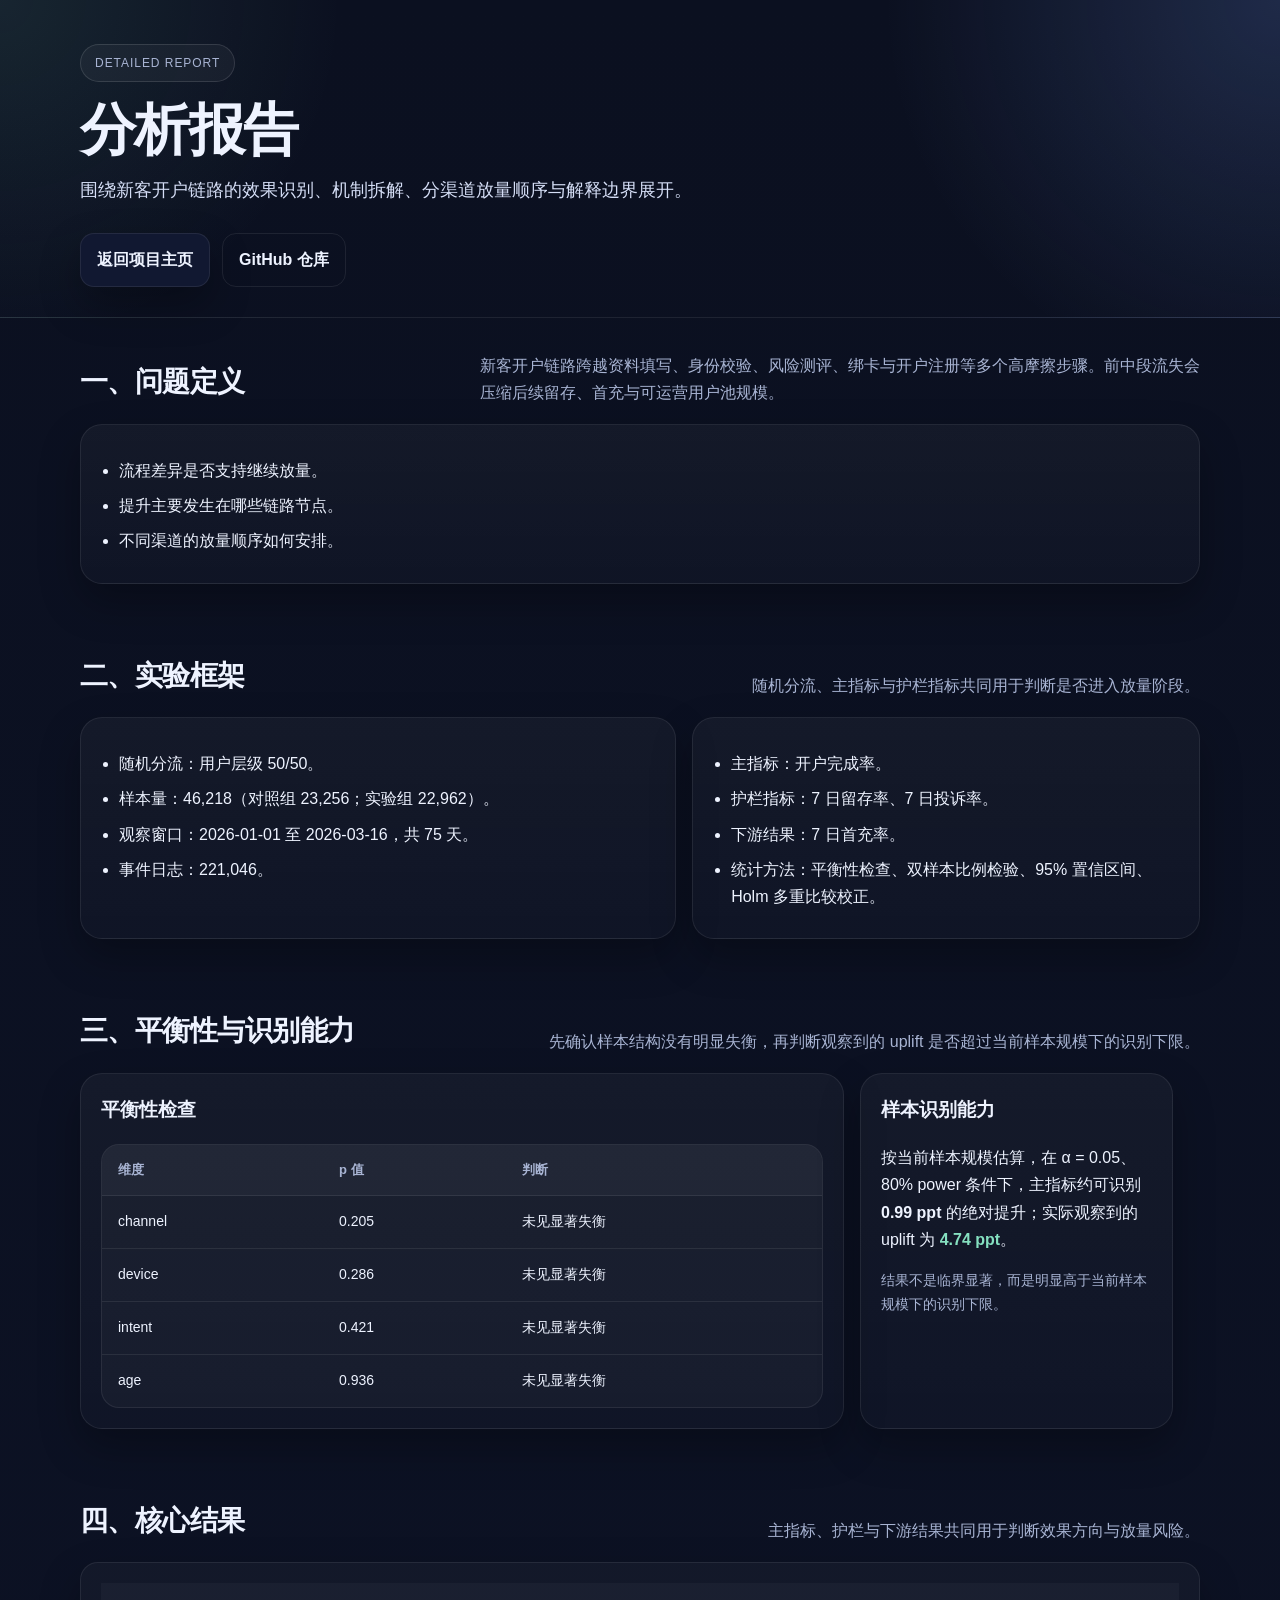
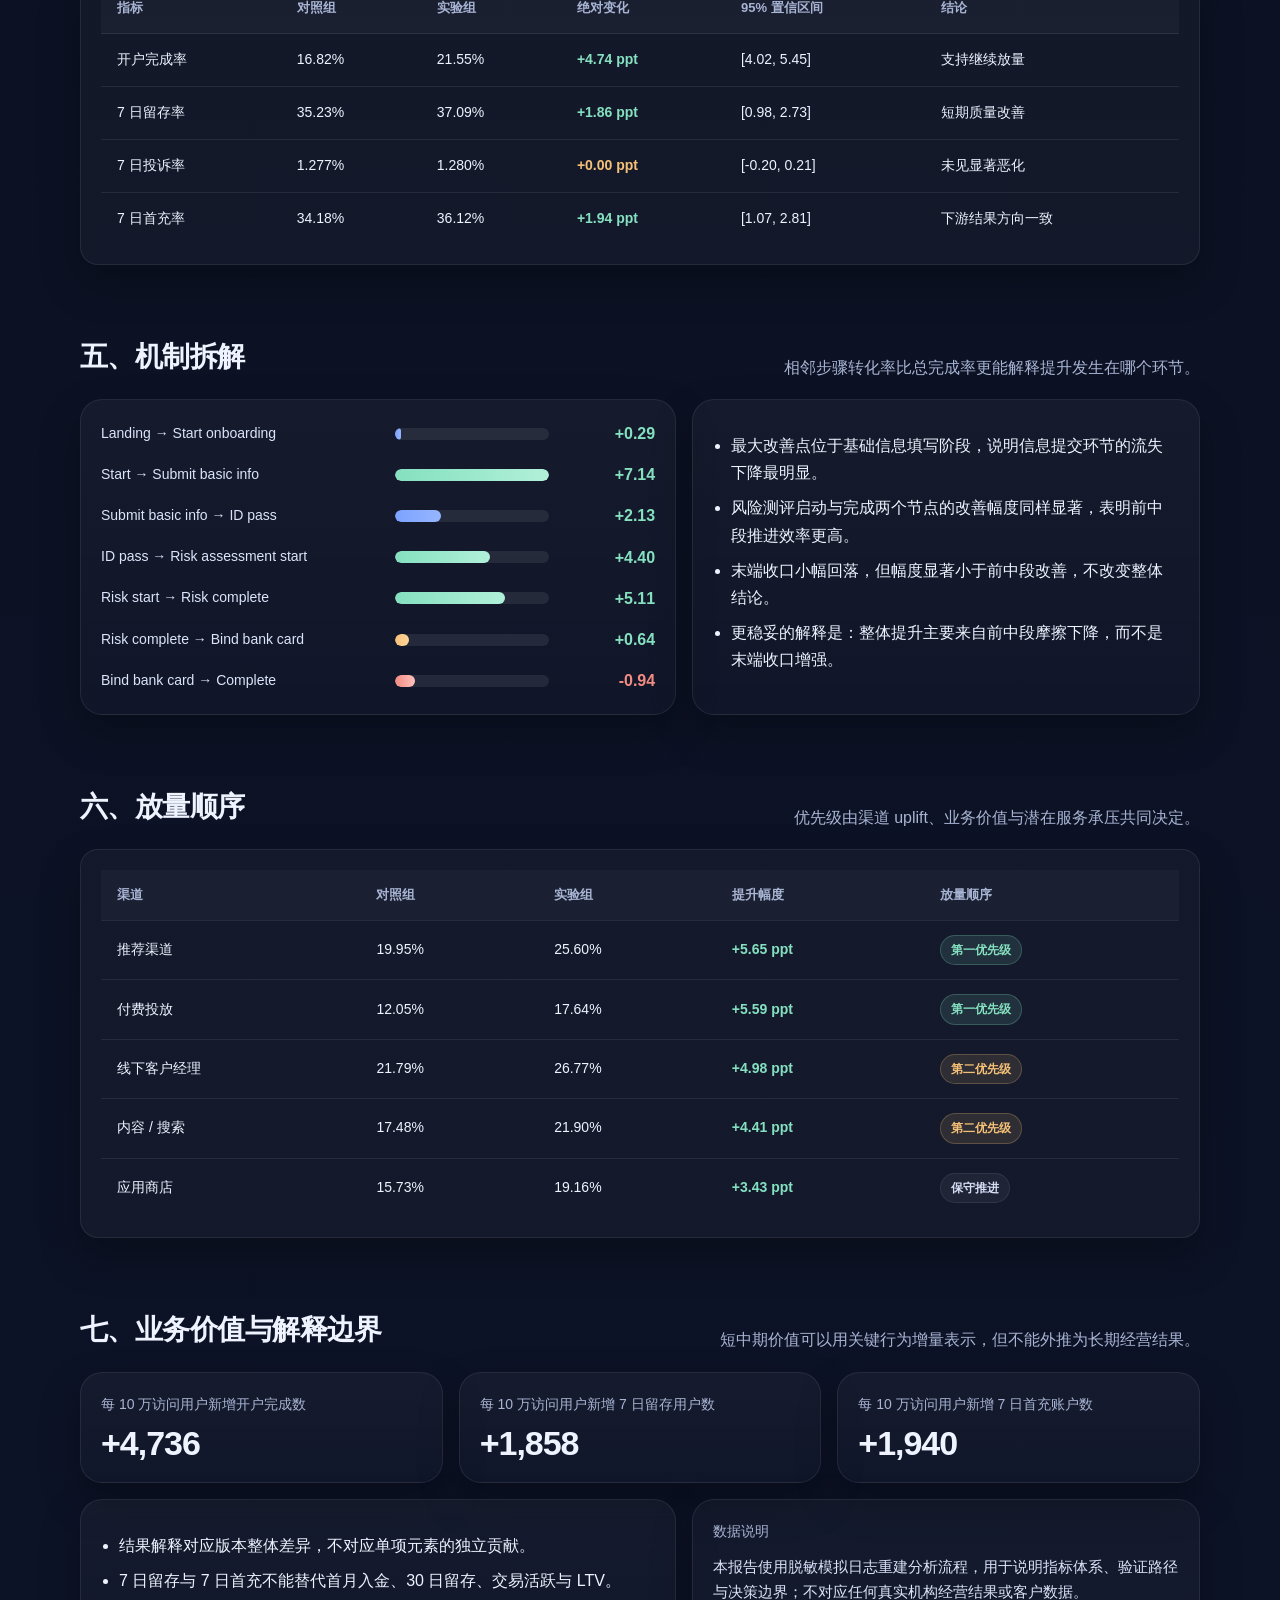
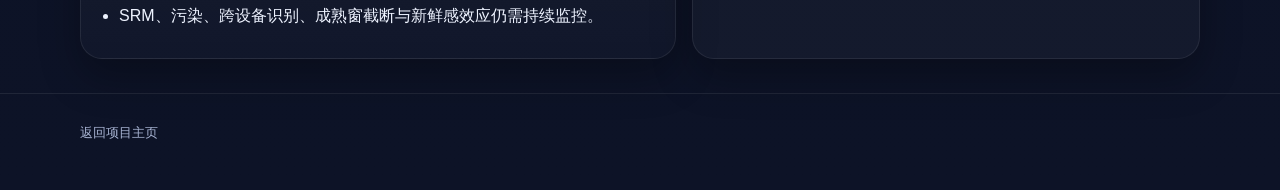
==== commit 4f97ff81: "new" ====
--- a/reports/brokerage_abtest_report.html
+++ b/reports/brokerage_abtest_report.html
@@ -1,102 +1,243 @@
-<!doctype html><html lang="zh-CN"><head><meta charset="utf-8"><meta name="viewport" content="width=device-width,initial-scale=1"><title>分析报告｜券商 App 新客开户实验复盘</title><style>
-body{margin:0;background:#0b1020;color:#e8eefc;font-family:-apple-system,BlinkMacSystemFont,"PingFang SC","Microsoft YaHei",sans-serif;line-height:1.75}
-.wrap{max-width:920px;margin:0 auto;padding:42px 24px 70px} h1,h2,h3{line-height:1.25} h1{font-size:40px} h2{margin-top:34px;font-size:28px} h3{margin-top:22px;font-size:20px} p,li{font-size:16px;color:#d7e0fb} code{background:#16203d;padding:2px 6px;border-radius:6px} table{width:100%;border-collapse:collapse;margin:14px 0 22px} th,td{border:1px solid #2a3966;padding:10px 12px;text-align:left;vertical-align:top} th{background:#16203d} a{color:#b9ceff} .top{margin-bottom:22px} .tag{color:#9fb0d9;font-size:13px;letter-spacing:.12em;text-transform:uppercase}</style></head><body><div class="wrap"><div class="top"><div class="tag">Report</div><h1>券商 App 新客开户实验复盘</h1><p><a href="../index.html">返回项目主页</a></p></div><h1>券商 App 新客开户实验复盘</h1>
-<h2>一、问题定义</h2>
-<p>券商 App 新客开户链路包含资料填写、身份校验、风险测评、绑卡与开户注册等多个高摩擦步骤。对于获客成本较高的业务场景，前中段流失不仅会压缩开户完成数，也会削弱后续留存、首充与可运营用户池规模。</p>
-<p>本次复盘关注三个业务问题：</p>
-<p>1. 这组流程优化是否值得继续放量。</p>
-<p>2. 效果主要发生在链路的哪个环节。</p>
-<p>3. 当前应直接全量，还是先按渠道灰度推进。</p>
-<h2>二、实验设计</h2>
-<h3>1. 实验框架</h3>
-<ul>
-<li>随机分流：用户层级 50/50 分流</li>
-<li>样本量：46,218（对照组 23,256；实验组 22,962）</li>
-<li>观察窗口：2026-01-01 至 2026-03-16，共 75 天</li>
-</ul>
-<h3>2. 指标体系</h3>
-<ul>
-<li>主指标：开户完成率</li>
-<li>护栏指标：7 日留存率、7 日投诉率</li>
-<li>探索性指标：7 日首充率</li>
-</ul>
-<h3>3. 统计方法</h3>
-<p>采用平衡性检查、双样本比例检验和 95% 置信区间；分渠道结果额外进行 Holm 多重比较校正。</p>
-<p>平衡性检查未见明显失衡：</p>
-<ul>
-<li>channel：p = 0.205</li>
-<li>device：p = 0.286</li>
-<li>intent：p = 0.421</li>
-<li>age：p = 0.936</li>
-</ul>
-<h2>三、核心结果</h2>
-<table><thead><tr><th>指标</th><th>对照组</th><th>实验组</th><th>绝对变化</th><th>95% 置信区间</th><th>业务判断</th></tr></thead><tbody>
-<tr><td>开户完成率</td><td>16.82%</td><td>21.55%</td><td>+4.74 ppt</td><td>[4.02, 5.45]</td><td>主指标显著提升，支持继续灰度</td></tr>
-<tr><td>7 日留存率</td><td>35.23%</td><td>37.09%</td><td>+1.86 ppt</td><td>[0.98, 2.73]</td><td>短期质量同步改善</td></tr>
-<tr><td>7 日投诉率</td><td>1.277%</td><td>1.280%</td><td>+0.00 ppt</td><td>[-0.20, 0.21]</td><td>未见显著恶化</td></tr>
-<tr><td>7 日首充率（探索性）</td><td>34.18%</td><td>36.12%</td><td>+1.94 ppt</td><td>[1.07, 2.81]</td><td>商业结果方向一致</td></tr>
-</tbody></table>
-<h2>四、机制拆解</h2>
-<h3>1. 相邻步骤转化率变化</h3>
-<table><thead><tr><th>相邻阶段</th><th>对照组</th><th>实验组</th><th>变化</th></tr></thead><tbody>
-<tr><td>Landing → Start onboarding</td><td>80.50%</td><td>80.79%</td><td>+0.29 ppt</td></tr>
-<tr><td>Start → Submit basic info</td><td>69.90%</td><td>77.04%</td><td>+7.14 ppt</td></tr>
-<tr><td>Submit basic info → ID pass</td><td>81.60%</td><td>83.73%</td><td>+2.13 ppt</td></tr>
-<tr><td>ID pass → Risk assessment start</td><td>74.41%</td><td>78.81%</td><td>+4.40 ppt</td></tr>
-<tr><td>Risk start → Risk complete</td><td>72.90%</td><td>78.01%</td><td>+5.11 ppt</td></tr>
-<tr><td>Risk complete → Bind bank card</td><td>81.72%</td><td>82.35%</td><td>+0.64 ppt</td></tr>
-<tr><td>Bind bank card → Complete</td><td>82.63%</td><td>81.69%</td><td>-0.94 ppt</td></tr>
-</tbody></table>
-<h3>2. 机制判断</h3>
-<p>主要改善集中在两段：</p>
-<ul>
-<li>基础信息填写阶段推进更顺畅。</li>
-<li>风险测评启动与完成阶段中断率下降。</li>
-</ul>
-<p>因此，更稳妥的解释是：本轮改动降低了前中段认知负担和流程摩擦，推动更多用户走到链路末端。</p>
-<h3>3. 为什么最后一步略降，整体结论仍然成立</h3>
-<p>末端 <code>Bind bank card → Complete</code> 相邻步骤转化率略降 0.94 ppt，但不足以推翻整体正向结论，原因主要有三点：</p>
-<p>1. 前中段改善将更多中等意向用户推到末端，末端分母扩大后，收口率被轻微摊薄是可能的。</p>
-<p>2. OTP、银行卡验证、KYC 复核和外部跳转等待等末端摩擦未被本轮改动直接解决。</p>
-<p>3. 末端回落量级明显小于前中段几个关键节点的改善幅度，因此不会改变 end-to-end completion 的整体提升方向。</p>
-<h2>五、决策建议</h2>
-<h3>1. 当前建议</h3>
-<p>建议进入分渠道灰度，不建议直接全量。</p>
-<h3>2. 原因</h3>
-<ul>
-<li>主指标显著改善，短期质量指标方向一致。</li>
-<li>组合式改动只能确认组合效果，不能直接识别单一元素贡献。</li>
-<li>SRM、污染、跨设备识别、成熟窗截断与新鲜感效应仍需在灰度阶段继续验证。</li>
-<li>7 日留存和 7 日首充仍属于短期代理指标，不能替代首月入金、30 日留存、交易活跃与 LTV。</li>
-</ul>
-<h3>3. 灰度顺序</h3>
-<table><thead><tr><th>渠道</th><th>对照组</th><th>实验组</th><th>提升幅度</th><th>建议</th></tr></thead><tbody>
-<tr><td>推荐渠道</td><td>19.95%</td><td>25.60%</td><td>+5.65 ppt</td><td>第一优先级灰度</td></tr>
-<tr><td>付费投放</td><td>12.05%</td><td>17.64%</td><td>+5.59 ppt</td><td>第一优先级灰度</td></tr>
-<tr><td>线下客户经理</td><td>21.79%</td><td>26.77%</td><td>+4.98 ppt</td><td>第二优先级</td></tr>
-<tr><td>内容 / 搜索</td><td>17.48%</td><td>21.90%</td><td>+4.41 ppt</td><td>第二优先级</td></tr>
-<tr><td>应用商店</td><td>15.73%</td><td>19.16%</td><td>+3.43 ppt</td><td>保守推进</td></tr>
-</tbody></table>
-<h2>六、潜在业务价值</h2>
-<p>若当前 uplift 在后续灰度中保持稳定，则每 10 万落地页访问用户大致可新增：</p>
-<ul>
-<li>4,736 个开户完成</li>
-<li>1,858 个 7 日留存用户</li>
-<li>1,940 个 7 日首充账户</li>
-</ul>
-<p>这些结果可作为短中期业务价值信号，但不能替代长期收益口径。</p>
-<h2>七、局限性与下一步</h2>
-<h3>当前局限性</h3>
-<ul>
-<li>本案例数据为模拟生成，用于复现实验分析框架与决策过程，不对应任何真实券商用户或业务结果。</li>
-<li>当前改动为多项设计同时打包，只能识别组合效果，不能直接确认单项因素。</li>
-<li>当前质量指标仍以 7 日窗口为主，对长期商业质量的解释力有限。</li>
-<li>SRM、污染、跨设备与成熟窗问题在本案例中被显性讨论，但并不意味着已被完全排除。</li>
-</ul>
-<h3>下一步建议</h3>
-<ul>
-<li>拆解单因素测试：表单精简 / 进度条 / FAQ 解释。</li>
-<li>新增护栏：身份验证失败率、客服咨询量、风险问答中断率。</li>
-<li>新增日志：首曝日志、曝光日志、客服人工介入标签、跨设备识别质量标记。</li>
-<li>补长期结果：首月入金、首月交易活跃、30 日留存，并按周跟踪效果漂移。</li>
-</ul></div></body></html>+<!doctype html>
+<html lang="zh-CN">
+<head>
+  <meta charset="utf-8">
+  <meta name="viewport" content="width=device-width, initial-scale=1">
+  <title>分析报告｜券商 App 新客开户实验复盘</title>
+  <style>:root{
+  --bg:#0b1020;
+  --panel:#111831;
+  --panel-2:#151f3d;
+  --line:rgba(255,255,255,.08);
+  --text:#eef3ff;
+  --muted:#a8b4d3;
+  --accent:#7aa2ff;
+  --accent-2:#85e0c0;
+  --warm:#f6c177;
+  --danger:#f28b82;
+  --shadow:0 18px 40px rgba(0,0,0,.28);
+}
+*{box-sizing:border-box}
+html{scroll-behavior:smooth}
+body{margin:0;font-family:-apple-system,BlinkMacSystemFont,"Segoe UI",Roboto,"PingFang SC","Noto Sans SC","Hiragino Sans GB","Microsoft YaHei",sans-serif;background:linear-gradient(180deg,#0b1020 0%,#0d1327 100%);color:var(--text);line-height:1.7}
+a{color:inherit;text-decoration:none}
+.container{width:min(1120px,calc(100vw - 32px));margin:0 auto}
+header.hero{padding:44px 0 20px;border-bottom:1px solid var(--line);background:radial-gradient(circle at top right, rgba(122,162,255,.18), transparent 30%),radial-gradient(circle at top left, rgba(133,224,192,.10), transparent 26%)}
+.badge{display:inline-flex;align-items:center;gap:10px;padding:8px 14px;border:1px solid rgba(255,255,255,.12);border-radius:999px;background:rgba(255,255,255,.04);font-size:12px;letter-spacing:.08em;text-transform:uppercase;color:var(--muted)}
+h1{font-size:clamp(34px,5vw,56px);line-height:1.08;margin:18px 0 14px;letter-spacing:-.03em}
+.subtitle{max-width:820px;font-size:18px;color:#d5def6;margin:0 0 28px}
+.toplinks{display:flex;flex-wrap:wrap;gap:12px;margin:18px 0 10px}
+.btn{display:inline-flex;align-items:center;gap:10px;padding:12px 16px;border-radius:14px;background:var(--panel);border:1px solid var(--line);box-shadow:var(--shadow);font-weight:600}
+.btn.secondary{background:transparent;box-shadow:none}
+.quicknav{display:flex;flex-wrap:wrap;gap:10px;padding:18px 0 0}
+.quicknav a{padding:8px 12px;border-radius:999px;background:rgba(255,255,255,.05);border:1px solid var(--line);font-size:14px;color:var(--muted)}
+section{padding:34px 0}
+.section-head{display:flex;justify-content:space-between;align-items:end;gap:18px;margin-bottom:18px}
+.section-head h2{margin:0;font-size:28px;letter-spacing:-.02em}
+.section-head p{margin:0;color:var(--muted);max-width:720px}
+.grid{display:grid;gap:16px}
+.metrics{grid-template-columns:repeat(4,minmax(0,1fr))}
+.card{background:linear-gradient(180deg,rgba(255,255,255,.04),rgba(255,255,255,.02));border:1px solid var(--line);border-radius:22px;padding:20px;box-shadow:var(--shadow)}
+.metric-label{color:var(--muted);font-size:14px;margin-bottom:10px}
+.metric-value{font-size:34px;font-weight:750;letter-spacing:-.03em;line-height:1.05}
+.metric-sub{margin-top:8px;color:#d5def6;font-size:14px}
+.two-col{grid-template-columns:1.08fr .92fr}
+.callout{padding:24px;border-radius:24px;background:linear-gradient(180deg,rgba(122,162,255,.18),rgba(122,162,255,.07));border:1px solid rgba(122,162,255,.25)}
+.callout h3{margin:0 0 12px;font-size:22px}
+.callout p{margin:0;color:#e7eeff}
+.note{color:var(--muted);font-size:14px}
+.list{margin:12px 0 0;padding-left:18px}
+.list li{margin:8px 0}
+.table-wrap{overflow:auto;border:1px solid var(--line);border-radius:18px;background:rgba(255,255,255,.03)}
+table{width:100%;border-collapse:collapse;min-width:720px}
+th,td{padding:14px 16px;border-bottom:1px solid var(--line);text-align:left;font-size:14px}
+th{font-size:13px;color:var(--muted);font-weight:700;background:rgba(255,255,255,.03)}
+tr:last-child td{border-bottom:none}
+.em{font-weight:700}
+.good{color:var(--accent-2);font-weight:700}
+.warn{color:var(--warm);font-weight:700}
+.bad{color:var(--danger);font-weight:700}
+.kv{display:grid;grid-template-columns:repeat(2,minmax(0,1fr));gap:14px}
+.kv .card h3{margin:0 0 10px;font-size:18px}
+.kv .card p{margin:0;color:#dbe4fb}
+.bars{display:grid;gap:14px}
+.bar{display:grid;grid-template-columns:280px 1fr 92px;gap:14px;align-items:center}
+.bar .label{font-size:14px;color:#dbe4fb}
+.track{height:12px;border-radius:999px;background:rgba(255,255,255,.08);overflow:hidden;position:relative}
+.fill{height:100%;border-radius:999px;background:linear-gradient(90deg,var(--accent),#97b6ff)}
+.fill.green{background:linear-gradient(90deg,var(--accent-2),#b1f0d9)}
+.fill.orange{background:linear-gradient(90deg,var(--warm),#ffd59a)}
+.fill.red{background:linear-gradient(90deg,var(--danger),#ffc1bb)}
+.delta{font-weight:750;text-align:right}
+.priority{display:inline-flex;align-items:center;padding:4px 10px;border-radius:999px;font-size:12px;font-weight:700}
+.p1{background:rgba(133,224,192,.12);color:var(--accent-2);border:1px solid rgba(133,224,192,.24)}
+.p2{background:rgba(246,193,119,.12);color:var(--warm);border:1px solid rgba(246,193,119,.24)}
+.p3{background:rgba(255,255,255,.05);color:#d6def6;border:1px solid var(--line)}
+.smallgrid{grid-template-columns:repeat(3,minmax(0,1fr))}
+.footer{padding:28px 0 46px;color:var(--muted);font-size:13px;border-top:1px solid var(--line)}
+.divider{height:1px;background:var(--line);margin:8px 0 0}
+.muted-card{background:rgba(255,255,255,.03)}
+@media (max-width: 980px){
+  .metrics,.two-col,.smallgrid,.kv{grid-template-columns:1fr 1fr}
+  .bar{grid-template-columns:1fr;gap:8px}
+}
+@media (max-width: 640px){
+  .metrics,.two-col,.smallgrid,.kv{grid-template-columns:1fr}
+  header.hero{padding-top:28px}
+  .btn{width:100%;justify-content:center}
+}</style>
+</head>
+<body>
+  <header class="hero">
+    <div class="container">
+      <span class="badge">Detailed Report</span>
+      <h1>分析报告</h1>
+      <p class="subtitle">围绕新客开户链路的效果识别、机制拆解、分渠道放量顺序与解释边界展开。</p>
+      <div class="toplinks">
+        <a class="btn" href="../index.html">返回项目主页</a>
+        <a class="btn secondary" href="https://github.com/QILU-622/brokerage-onboarding-abtest" target="_blank" rel="noopener">GitHub 仓库</a>
+      </div>
+    </div>
+  </header>
+  <main class="container">
+    <section>
+      <div class="section-head"><h2>一、问题定义</h2><p>新客开户链路跨越资料填写、身份校验、风险测评、绑卡与开户注册等多个高摩擦步骤。前中段流失会压缩后续留存、首充与可运营用户池规模。</p></div>
+      <div class="card">
+        <ul class="list">
+          <li>流程差异是否支持继续放量。</li>
+          <li>提升主要发生在哪些链路节点。</li>
+          <li>不同渠道的放量顺序如何安排。</li>
+        </ul>
+      </div>
+    </section>
+
+    <section>
+      <div class="section-head"><h2>二、实验框架</h2><p>随机分流、主指标与护栏指标共同用于判断是否进入放量阶段。</p></div>
+      <div class="grid two-col">
+        <div class="card">
+          <ul class="list">
+            <li>随机分流：用户层级 50/50。</li>
+            <li>样本量：46,218（对照组 23,256；实验组 22,962）。</li>
+            <li>观察窗口：2026-01-01 至 2026-03-16，共 75 天。</li>
+            <li>事件日志：221,046。</li>
+          </ul>
+        </div>
+        <div class="card">
+          <ul class="list">
+            <li>主指标：开户完成率。</li>
+            <li>护栏指标：7 日留存率、7 日投诉率。</li>
+            <li>下游结果：7 日首充率。</li>
+            <li>统计方法：平衡性检查、双样本比例检验、95% 置信区间、Holm 多重比较校正。</li>
+          </ul>
+        </div>
+      </div>
+    </section>
+
+    <section>
+      <div class="section-head"><h2>三、平衡性与识别能力</h2><p>先确认样本结构没有明显失衡，再判断观察到的 uplift 是否超过当前样本规模下的识别下限。</p></div>
+      <div class="grid two-col">
+        <div class="card">
+          <h3 style="margin-top:0">平衡性检查</h3>
+          <div class="table-wrap">
+            <table>
+              <thead><tr><th>维度</th><th>p 值</th><th>判断</th></tr></thead>
+              <tbody>
+                <tr><td>channel</td><td>0.205</td><td>未见显著失衡</td></tr>
+                <tr><td>device</td><td>0.286</td><td>未见显著失衡</td></tr>
+                <tr><td>intent</td><td>0.421</td><td>未见显著失衡</td></tr>
+                <tr><td>age</td><td>0.936</td><td>未见显著失衡</td></tr>
+              </tbody>
+            </table>
+          </div>
+        </div>
+        <div class="card">
+          <h3 style="margin-top:0">样本识别能力</h3>
+          <p>按当前样本规模估算，在 α = 0.05、80% power 条件下，主指标约可识别 <span class="em">0.99 ppt</span> 的绝对提升；实际观察到的 uplift 为 <span class="good">4.74 ppt</span>。</p>
+          <p class="note">结果不是临界显著，而是明显高于当前样本规模下的识别下限。</p>
+        </div>
+      </div>
+    </section>
+
+    <section>
+      <div class="section-head"><h2>四、核心结果</h2><p>主指标、护栏与下游结果共同用于判断效果方向与放量风险。</p></div>
+      <div class="table-wrap card">
+        <table>
+          <thead>
+            <tr><th>指标</th><th>对照组</th><th>实验组</th><th>绝对变化</th><th>95% 置信区间</th><th>结论</th></tr>
+          </thead>
+          <tbody>
+            <tr><td>开户完成率</td><td>16.82%</td><td>21.55%</td><td class="good">+4.74 ppt</td><td>[4.02, 5.45]</td><td>支持继续放量</td></tr>
+            <tr><td>7 日留存率</td><td>35.23%</td><td>37.09%</td><td class="good">+1.86 ppt</td><td>[0.98, 2.73]</td><td>短期质量改善</td></tr>
+            <tr><td>7 日投诉率</td><td>1.277%</td><td>1.280%</td><td class="warn">+0.00 ppt</td><td>[-0.20, 0.21]</td><td>未见显著恶化</td></tr>
+            <tr><td>7 日首充率</td><td>34.18%</td><td>36.12%</td><td class="good">+1.94 ppt</td><td>[1.07, 2.81]</td><td>下游结果方向一致</td></tr>
+          </tbody>
+        </table>
+      </div>
+    </section>
+
+    <section>
+      <div class="section-head"><h2>五、机制拆解</h2><p>相邻步骤转化率比总完成率更能解释提升发生在哪个环节。</p></div>
+      <div class="grid two-col">
+        <div class="card">
+          <div class="bars">
+            <div class="bar"><div class="label">Landing → Start onboarding</div><div class="track"><div class="fill" style="width:4.1%"></div></div><div class="delta good">+0.29</div></div>
+            <div class="bar"><div class="label">Start → Submit basic info</div><div class="track"><div class="fill green" style="width:100%"></div></div><div class="delta good">+7.14</div></div>
+            <div class="bar"><div class="label">Submit basic info → ID pass</div><div class="track"><div class="fill" style="width:29.8%"></div></div><div class="delta good">+2.13</div></div>
+            <div class="bar"><div class="label">ID pass → Risk assessment start</div><div class="track"><div class="fill green" style="width:61.6%"></div></div><div class="delta good">+4.40</div></div>
+            <div class="bar"><div class="label">Risk start → Risk complete</div><div class="track"><div class="fill green" style="width:71.6%"></div></div><div class="delta good">+5.11</div></div>
+            <div class="bar"><div class="label">Risk complete → Bind bank card</div><div class="track"><div class="fill orange" style="width:9.0%"></div></div><div class="delta good">+0.64</div></div>
+            <div class="bar"><div class="label">Bind bank card → Complete</div><div class="track"><div class="fill red" style="width:13.2%"></div></div><div class="delta bad">-0.94</div></div>
+          </div>
+        </div>
+        <div class="card">
+          <ul class="list">
+            <li>最大改善点位于基础信息填写阶段，说明信息提交环节的流失下降最明显。</li>
+            <li>风险测评启动与完成两个节点的改善幅度同样显著，表明前中段推进效率更高。</li>
+            <li>末端收口小幅回落，但幅度显著小于前中段改善，不改变整体结论。</li>
+            <li>更稳妥的解释是：整体提升主要来自前中段摩擦下降，而不是末端收口增强。</li>
+          </ul>
+        </div>
+      </div>
+    </section>
+
+    <section>
+      <div class="section-head"><h2>六、放量顺序</h2><p>优先级由渠道 uplift、业务价值与潜在服务承压共同决定。</p></div>
+      <div class="table-wrap card">
+        <table>
+          <thead><tr><th>渠道</th><th>对照组</th><th>实验组</th><th>提升幅度</th><th>放量顺序</th></tr></thead>
+          <tbody>
+            <tr><td>推荐渠道</td><td>19.95%</td><td>25.60%</td><td class="good">+5.65 ppt</td><td><span class="priority p1">第一优先级</span></td></tr>
+            <tr><td>付费投放</td><td>12.05%</td><td>17.64%</td><td class="good">+5.59 ppt</td><td><span class="priority p1">第一优先级</span></td></tr>
+            <tr><td>线下客户经理</td><td>21.79%</td><td>26.77%</td><td class="good">+4.98 ppt</td><td><span class="priority p2">第二优先级</span></td></tr>
+            <tr><td>内容 / 搜索</td><td>17.48%</td><td>21.90%</td><td class="good">+4.41 ppt</td><td><span class="priority p2">第二优先级</span></td></tr>
+            <tr><td>应用商店</td><td>15.73%</td><td>19.16%</td><td class="good">+3.43 ppt</td><td><span class="priority p3">保守推进</span></td></tr>
+          </tbody>
+        </table>
+      </div>
+    </section>
+
+    <section>
+      <div class="section-head"><h2>七、业务价值与解释边界</h2><p>短中期价值可以用关键行为增量表示，但不能外推为长期经营结果。</p></div>
+      <div class="grid smallgrid">
+        <div class="card"><div class="metric-label">每 10 万访问用户新增开户完成数</div><div class="metric-value">+4,736</div></div>
+        <div class="card"><div class="metric-label">每 10 万访问用户新增 7 日留存用户数</div><div class="metric-value">+1,858</div></div>
+        <div class="card"><div class="metric-label">每 10 万访问用户新增 7 日首充账户数</div><div class="metric-value">+1,940</div></div>
+      </div>
+      <div class="grid two-col" style="margin-top:16px">
+        <div class="card">
+          <ul class="list">
+            <li>结果解释对应版本整体差异，不对应单项元素的独立贡献。</li>
+            <li>7 日留存与 7 日首充不能替代首月入金、30 日留存、交易活跃与 LTV。</li>
+            <li>SRM、污染、跨设备识别、成熟窗截断与新鲜感效应仍需持续监控。</li>
+          </ul>
+        </div>
+        <div class="card muted-card">
+          <div class="metric-label">数据说明</div>
+          <p class="note" style="font-size:15px;color:#dbe4fb;margin:0">本报告使用脱敏模拟日志重建分析流程，用于说明指标体系、验证路径与决策边界；不对应任何真实机构经营结果或客户数据。</p>
+        </div>
+      </div>
+    </section>
+  </main>
+  <footer class="footer"><div class="container"><a href="../index.html">返回项目主页</a></div></footer>
+</body>
+</html>
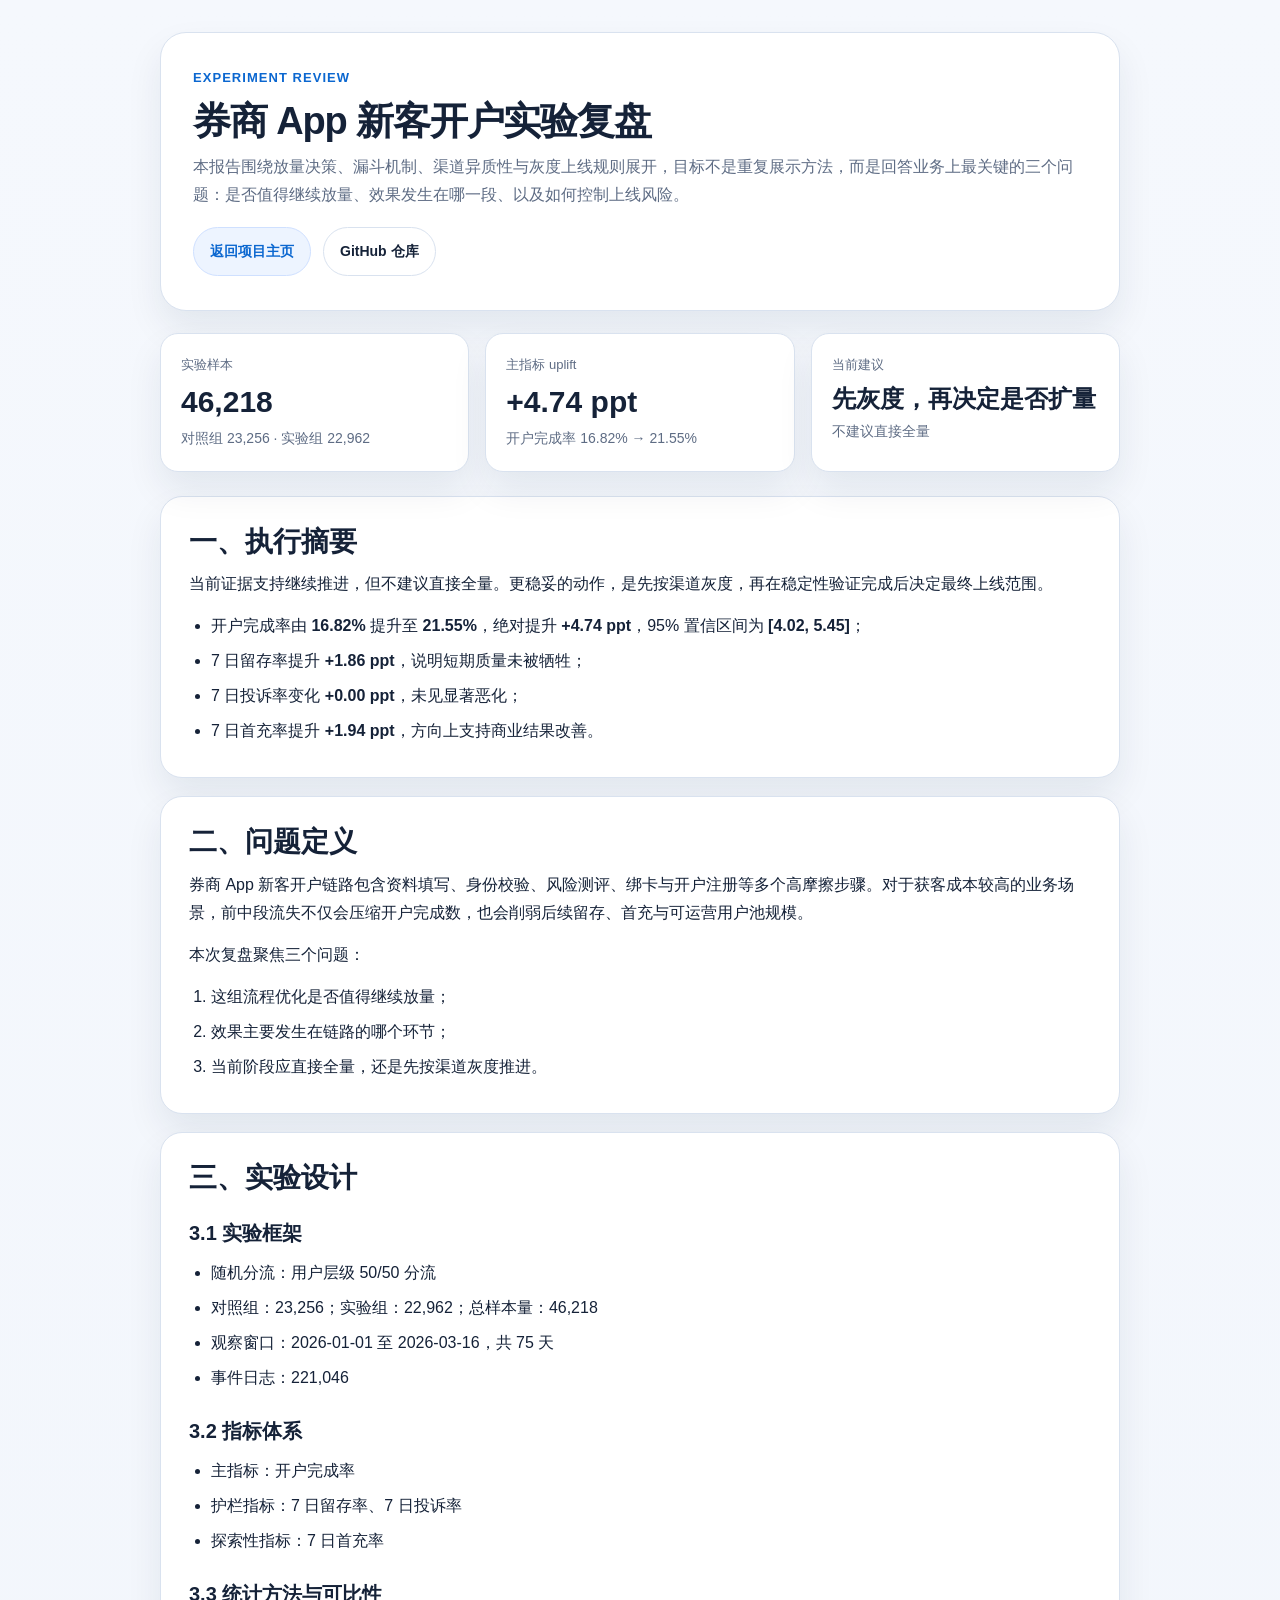
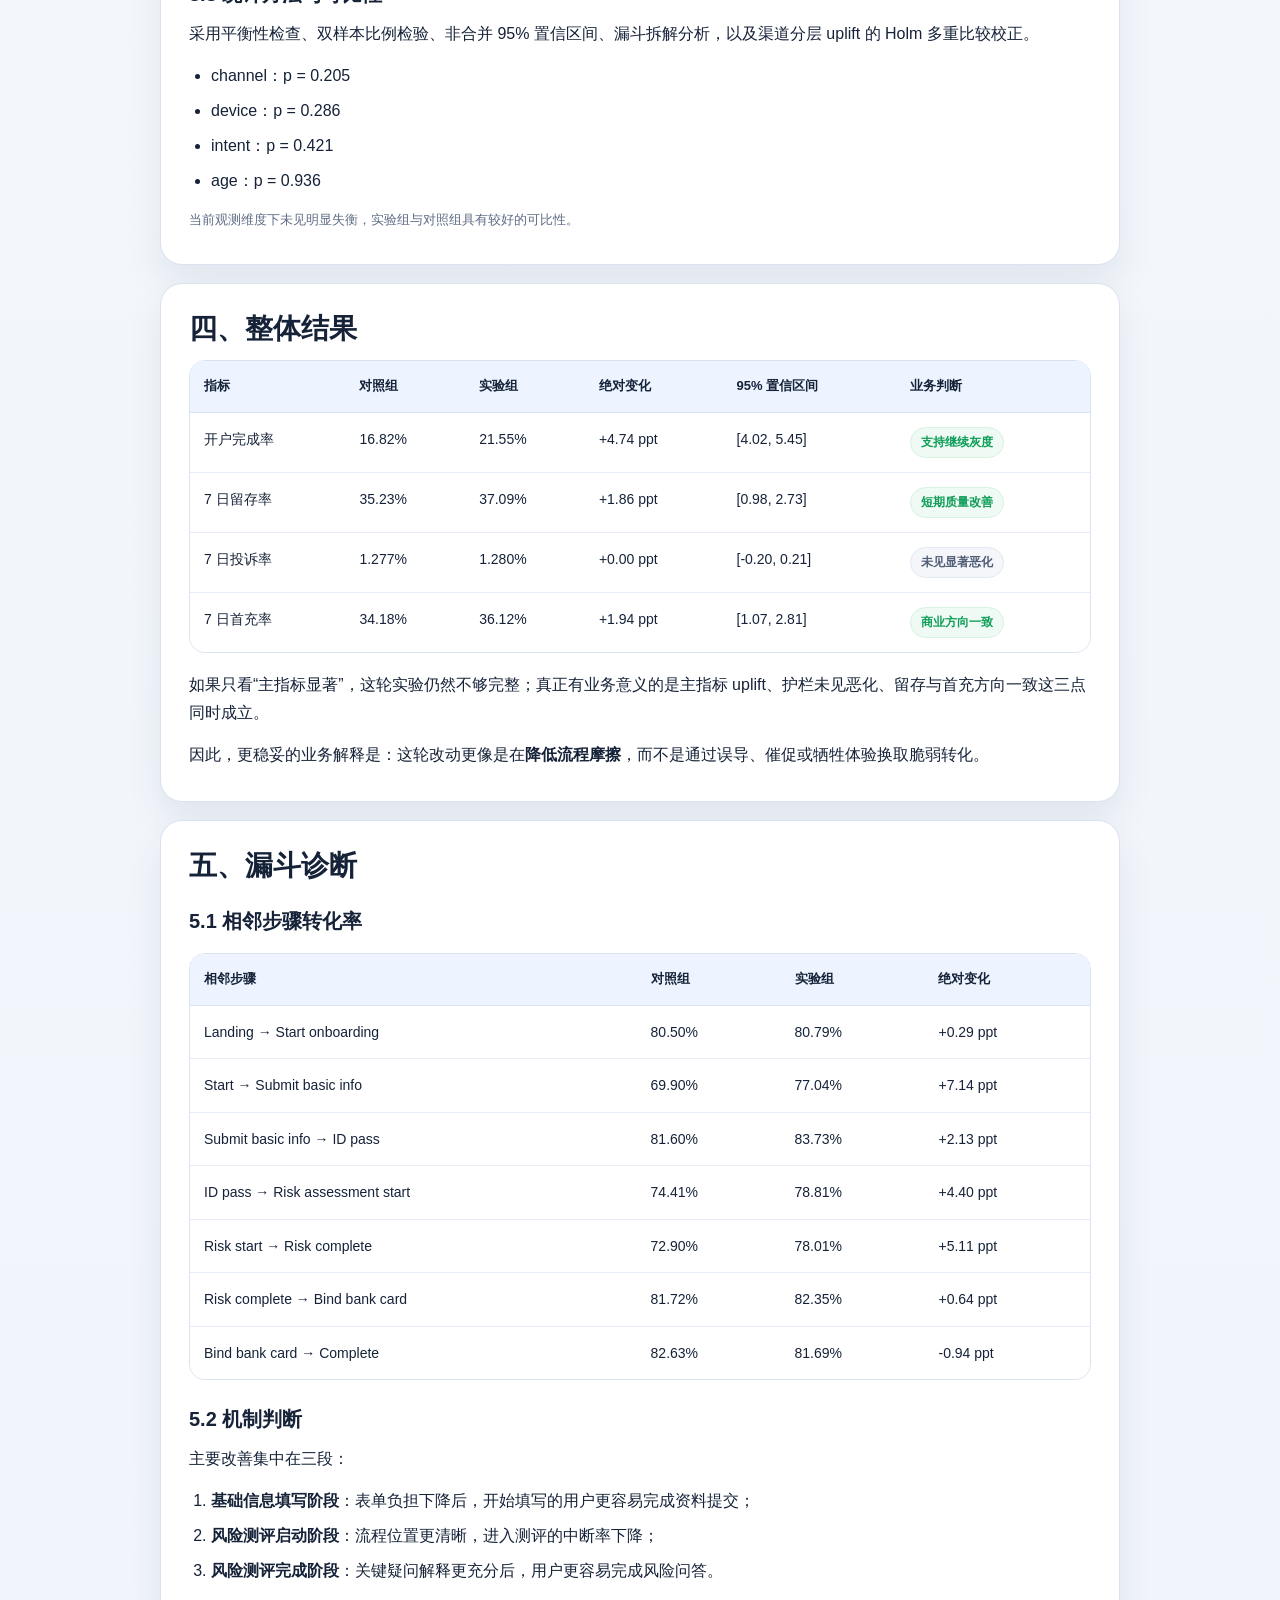
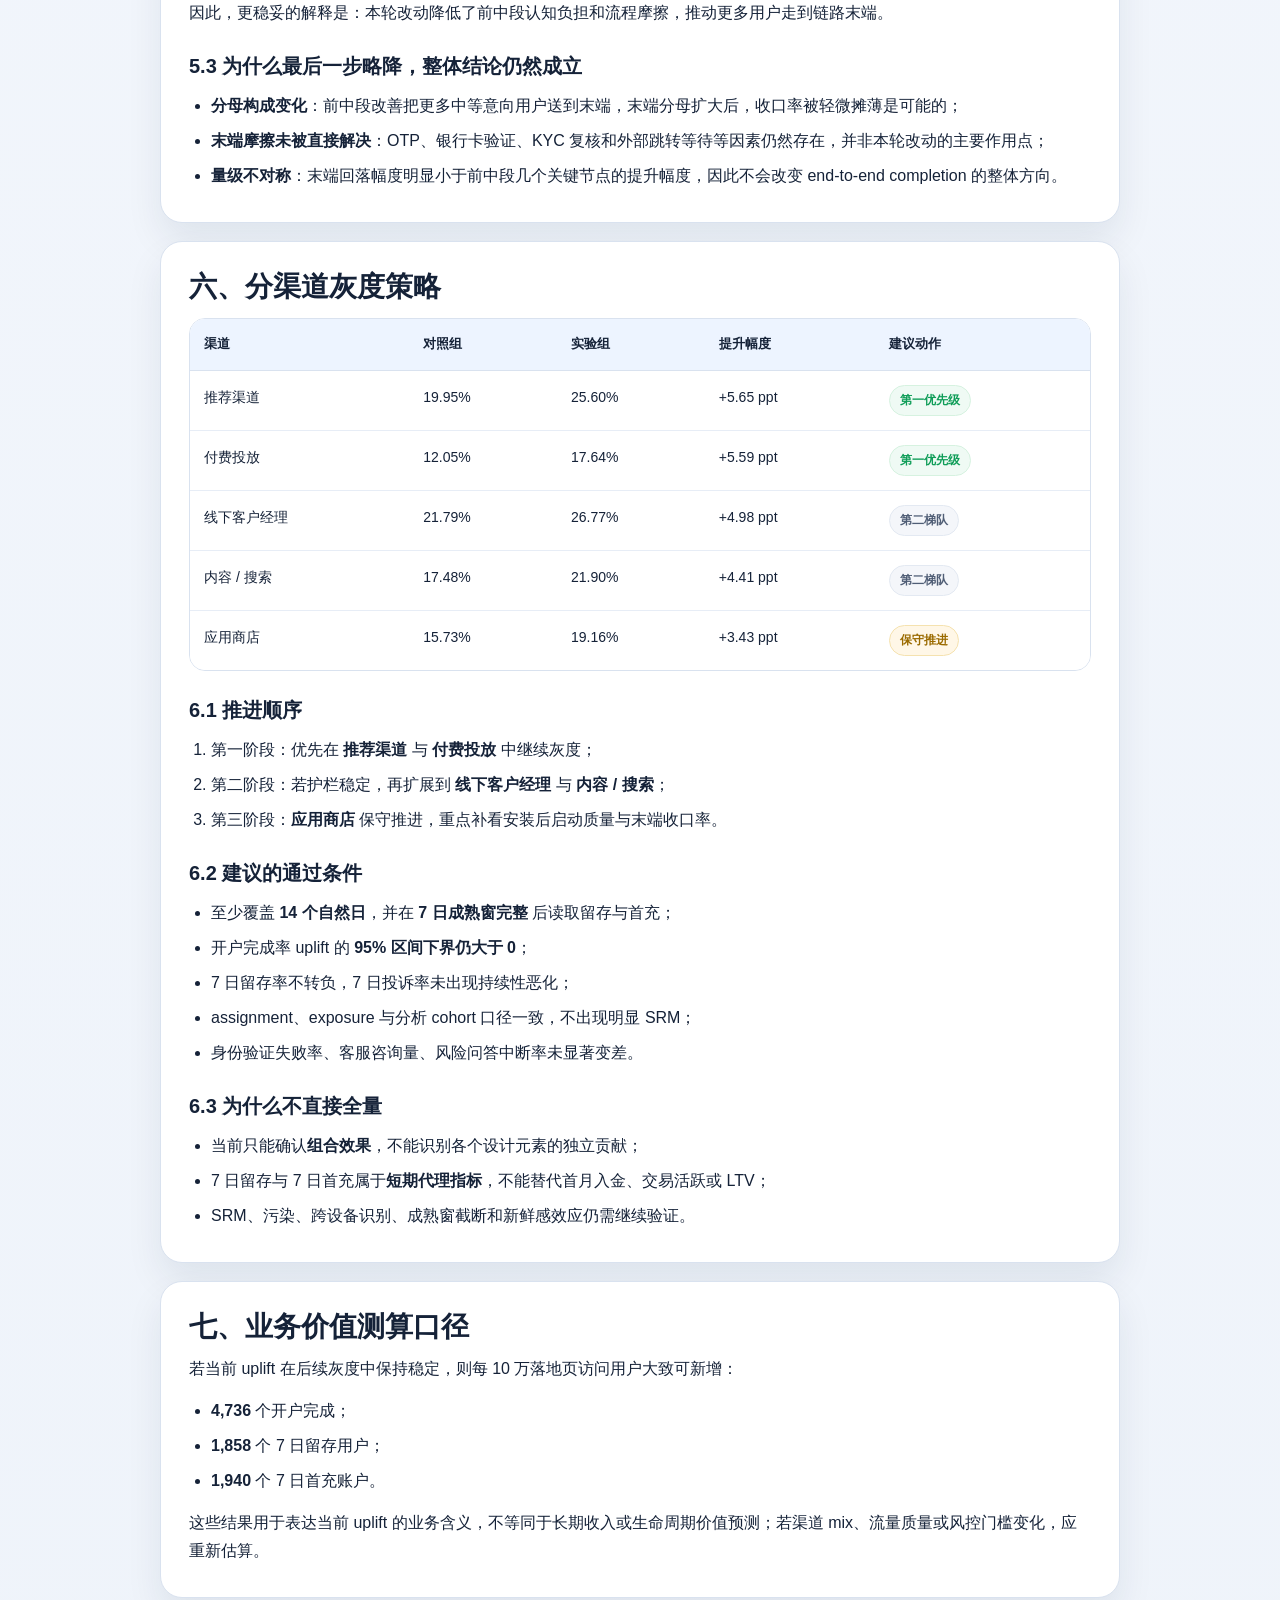
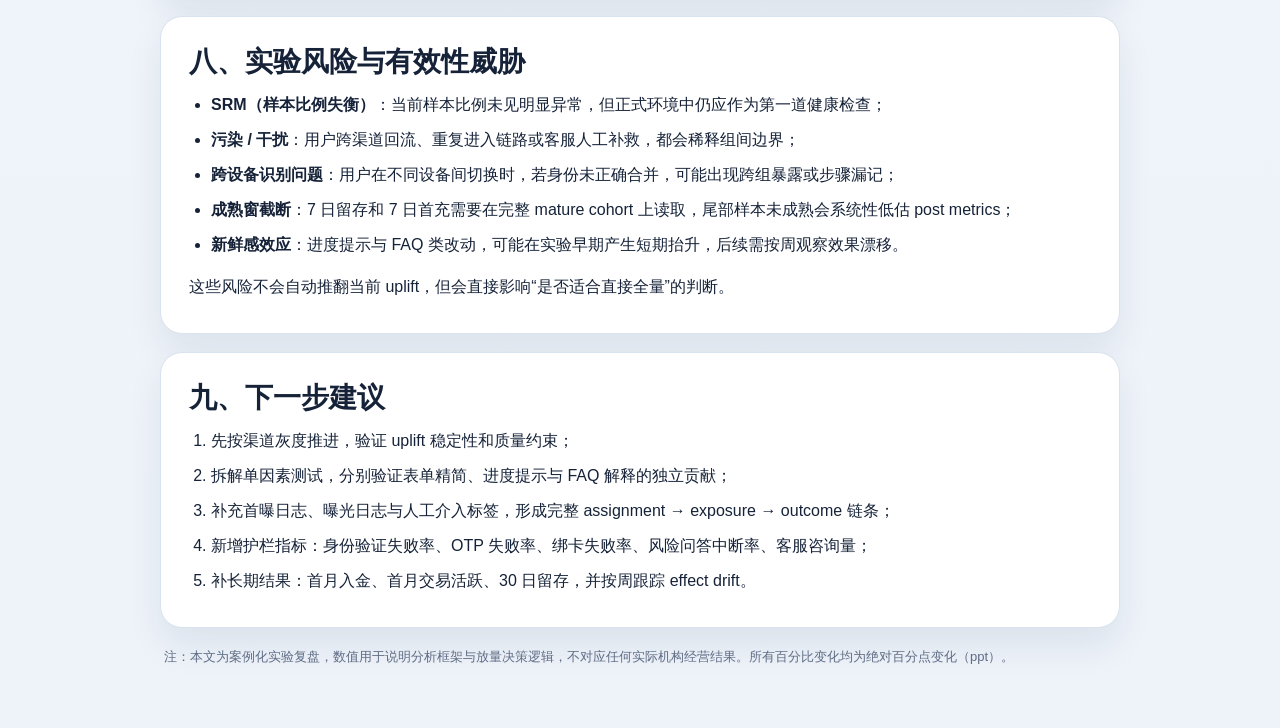
==== commit f00b9002: "update" ====
--- a/reports/brokerage_abtest_report.html
+++ b/reports/brokerage_abtest_report.html
@@ -1,243 +1,440 @@
-<!doctype html>
+<!DOCTYPE html>
 <html lang="zh-CN">
 <head>
-  <meta charset="utf-8">
-  <meta name="viewport" content="width=device-width, initial-scale=1">
+  <meta charset="UTF-8" />
+  <meta name="viewport" content="width=device-width, initial-scale=1.0" />
   <title>分析报告｜券商 App 新客开户实验复盘</title>
-  <style>:root{
-  --bg:#0b1020;
-  --panel:#111831;
-  --panel-2:#151f3d;
-  --line:rgba(255,255,255,.08);
-  --text:#eef3ff;
-  --muted:#a8b4d3;
-  --accent:#7aa2ff;
-  --accent-2:#85e0c0;
-  --warm:#f6c177;
-  --danger:#f28b82;
-  --shadow:0 18px 40px rgba(0,0,0,.28);
-}
-*{box-sizing:border-box}
-html{scroll-behavior:smooth}
-body{margin:0;font-family:-apple-system,BlinkMacSystemFont,"Segoe UI",Roboto,"PingFang SC","Noto Sans SC","Hiragino Sans GB","Microsoft YaHei",sans-serif;background:linear-gradient(180deg,#0b1020 0%,#0d1327 100%);color:var(--text);line-height:1.7}
-a{color:inherit;text-decoration:none}
-.container{width:min(1120px,calc(100vw - 32px));margin:0 auto}
-header.hero{padding:44px 0 20px;border-bottom:1px solid var(--line);background:radial-gradient(circle at top right, rgba(122,162,255,.18), transparent 30%),radial-gradient(circle at top left, rgba(133,224,192,.10), transparent 26%)}
-.badge{display:inline-flex;align-items:center;gap:10px;padding:8px 14px;border:1px solid rgba(255,255,255,.12);border-radius:999px;background:rgba(255,255,255,.04);font-size:12px;letter-spacing:.08em;text-transform:uppercase;color:var(--muted)}
-h1{font-size:clamp(34px,5vw,56px);line-height:1.08;margin:18px 0 14px;letter-spacing:-.03em}
-.subtitle{max-width:820px;font-size:18px;color:#d5def6;margin:0 0 28px}
-.toplinks{display:flex;flex-wrap:wrap;gap:12px;margin:18px 0 10px}
-.btn{display:inline-flex;align-items:center;gap:10px;padding:12px 16px;border-radius:14px;background:var(--panel);border:1px solid var(--line);box-shadow:var(--shadow);font-weight:600}
-.btn.secondary{background:transparent;box-shadow:none}
-.quicknav{display:flex;flex-wrap:wrap;gap:10px;padding:18px 0 0}
-.quicknav a{padding:8px 12px;border-radius:999px;background:rgba(255,255,255,.05);border:1px solid var(--line);font-size:14px;color:var(--muted)}
-section{padding:34px 0}
-.section-head{display:flex;justify-content:space-between;align-items:end;gap:18px;margin-bottom:18px}
-.section-head h2{margin:0;font-size:28px;letter-spacing:-.02em}
-.section-head p{margin:0;color:var(--muted);max-width:720px}
-.grid{display:grid;gap:16px}
-.metrics{grid-template-columns:repeat(4,minmax(0,1fr))}
-.card{background:linear-gradient(180deg,rgba(255,255,255,.04),rgba(255,255,255,.02));border:1px solid var(--line);border-radius:22px;padding:20px;box-shadow:var(--shadow)}
-.metric-label{color:var(--muted);font-size:14px;margin-bottom:10px}
-.metric-value{font-size:34px;font-weight:750;letter-spacing:-.03em;line-height:1.05}
-.metric-sub{margin-top:8px;color:#d5def6;font-size:14px}
-.two-col{grid-template-columns:1.08fr .92fr}
-.callout{padding:24px;border-radius:24px;background:linear-gradient(180deg,rgba(122,162,255,.18),rgba(122,162,255,.07));border:1px solid rgba(122,162,255,.25)}
-.callout h3{margin:0 0 12px;font-size:22px}
-.callout p{margin:0;color:#e7eeff}
-.note{color:var(--muted);font-size:14px}
-.list{margin:12px 0 0;padding-left:18px}
-.list li{margin:8px 0}
-.table-wrap{overflow:auto;border:1px solid var(--line);border-radius:18px;background:rgba(255,255,255,.03)}
-table{width:100%;border-collapse:collapse;min-width:720px}
-th,td{padding:14px 16px;border-bottom:1px solid var(--line);text-align:left;font-size:14px}
-th{font-size:13px;color:var(--muted);font-weight:700;background:rgba(255,255,255,.03)}
-tr:last-child td{border-bottom:none}
-.em{font-weight:700}
-.good{color:var(--accent-2);font-weight:700}
-.warn{color:var(--warm);font-weight:700}
-.bad{color:var(--danger);font-weight:700}
-.kv{display:grid;grid-template-columns:repeat(2,minmax(0,1fr));gap:14px}
-.kv .card h3{margin:0 0 10px;font-size:18px}
-.kv .card p{margin:0;color:#dbe4fb}
-.bars{display:grid;gap:14px}
-.bar{display:grid;grid-template-columns:280px 1fr 92px;gap:14px;align-items:center}
-.bar .label{font-size:14px;color:#dbe4fb}
-.track{height:12px;border-radius:999px;background:rgba(255,255,255,.08);overflow:hidden;position:relative}
-.fill{height:100%;border-radius:999px;background:linear-gradient(90deg,var(--accent),#97b6ff)}
-.fill.green{background:linear-gradient(90deg,var(--accent-2),#b1f0d9)}
-.fill.orange{background:linear-gradient(90deg,var(--warm),#ffd59a)}
-.fill.red{background:linear-gradient(90deg,var(--danger),#ffc1bb)}
-.delta{font-weight:750;text-align:right}
-.priority{display:inline-flex;align-items:center;padding:4px 10px;border-radius:999px;font-size:12px;font-weight:700}
-.p1{background:rgba(133,224,192,.12);color:var(--accent-2);border:1px solid rgba(133,224,192,.24)}
-.p2{background:rgba(246,193,119,.12);color:var(--warm);border:1px solid rgba(246,193,119,.24)}
-.p3{background:rgba(255,255,255,.05);color:#d6def6;border:1px solid var(--line)}
-.smallgrid{grid-template-columns:repeat(3,minmax(0,1fr))}
-.footer{padding:28px 0 46px;color:var(--muted);font-size:13px;border-top:1px solid var(--line)}
-.divider{height:1px;background:var(--line);margin:8px 0 0}
-.muted-card{background:rgba(255,255,255,.03)}
-@media (max-width: 980px){
-  .metrics,.two-col,.smallgrid,.kv{grid-template-columns:1fr 1fr}
-  .bar{grid-template-columns:1fr;gap:8px}
-}
-@media (max-width: 640px){
-  .metrics,.two-col,.smallgrid,.kv{grid-template-columns:1fr}
-  header.hero{padding-top:28px}
-  .btn{width:100%;justify-content:center}
-}</style>
+  <style>
+    :root{
+      --bg:#f4f7fb;
+      --card:#ffffff;
+      --line:#d9e2ef;
+      --text:#152238;
+      --muted:#5e6c84;
+      --accent:#0b67d0;
+      --accent-soft:#edf4ff;
+      --success:#0f9d58;
+      --warn:#9b6b00;
+      --shadow:0 18px 36px rgba(15,35,66,.08);
+      --radius:18px;
+      --max:1000px;
+    }
+    *{box-sizing:border-box}
+    body{
+      margin:0;
+      background:linear-gradient(180deg,#f5f8fd 0%, #eef3fa 100%);
+      color:var(--text);
+      font-family:-apple-system,BlinkMacSystemFont,"Segoe UI","PingFang SC","Hiragino Sans GB","Microsoft YaHei",sans-serif;
+      line-height:1.75;
+    }
+    a{color:var(--accent);text-decoration:none}
+    .wrap{max-width:var(--max);margin:0 auto;padding:32px 20px 60px}
+    .hero{
+      background:var(--card);border:1px solid var(--line);border-radius:26px;
+      box-shadow:var(--shadow);padding:34px 32px;margin-bottom:22px;
+    }
+    .eyebrow{
+      color:var(--accent);font-size:13px;font-weight:700;letter-spacing:.08em;text-transform:uppercase;
+      margin-bottom:10px;
+    }
+    h1{margin:0 0 10px;font-size:38px;line-height:1.15;letter-spacing:-.03em}
+    .lead{margin:0;color:var(--muted);font-size:16px}
+    .actions{display:flex;gap:12px;flex-wrap:wrap;margin-top:18px}
+    .btn{
+      display:inline-flex;align-items:center;justify-content:center;
+      padding:11px 16px;border-radius:999px;border:1px solid var(--line);
+      background:#fff;color:var(--text);font-size:14px;font-weight:600;
+    }
+    .btn.primary{background:var(--accent-soft);border-color:#cfe0ff;color:var(--accent)}
+    .grid{
+      display:grid;grid-template-columns:repeat(3,minmax(0,1fr));gap:16px;margin:18px 0 24px;
+    }
+    .metric{
+      background:var(--card);border:1px solid var(--line);border-radius:18px;
+      padding:20px;box-shadow:var(--shadow);
+    }
+    .metric .k{font-size:13px;color:var(--muted);margin-bottom:8px}
+    .metric .v{font-size:30px;font-weight:800;line-height:1.15}
+    .metric .s{margin-top:7px;font-size:14px;color:var(--muted)}
+    section{
+      background:var(--card);border:1px solid var(--line);border-radius:22px;
+      box-shadow:var(--shadow);padding:28px 28px 18px;margin-bottom:18px;
+    }
+    h2{margin:0 0 12px;font-size:28px;line-height:1.2}
+    h3{margin:22px 0 8px;font-size:20px}
+    p{margin:0 0 14px}
+    ul,ol{margin:0 0 14px;padding-left:22px}
+    li+li{margin-top:7px}
+    .table-wrap{
+      overflow:auto;border:1px solid var(--line);border-radius:16px;margin:14px 0 18px;
+    }
+    table{width:100%;border-collapse:collapse;background:#fff}
+    thead th{
+      background:var(--accent-soft);color:var(--text);font-size:13px;font-weight:700;
+      text-align:left;padding:14px 14px;border-bottom:1px solid var(--line);white-space:nowrap;
+    }
+    tbody td{
+      padding:14px;border-bottom:1px solid #e7edf6;vertical-align:top;font-size:14px;
+    }
+    tbody tr:last-child td{border-bottom:none}
+    .num{white-space:nowrap;font-variant-numeric:tabular-nums}
+    .tag{
+      display:inline-block;padding:4px 10px;border-radius:999px;font-size:12px;font-weight:700;
+      background:#effaf4;color:var(--success);border:1px solid #d6f2e0;
+    }
+    .tag.neutral{background:#f4f6fa;color:#4f5d75;border-color:#e3e9f2}
+    .tag.warn{background:#fff7e7;color:var(--warn);border-color:#f5e2af}
+    .note{
+      font-size:13px;color:var(--muted);margin-top:4px;
+    }
+    .footer{
+      font-size:13px;color:var(--muted);padding:0 4px;
+    }
+    @media (max-width: 840px){
+      .grid{grid-template-columns:1fr}
+      .hero{padding:26px 22px}
+      section{padding:22px 20px 14px}
+      h1{font-size:31px}
+    }
+  </style>
 </head>
 <body>
-  <header class="hero">
-    <div class="container">
-      <span class="badge">Detailed Report</span>
-      <h1>分析报告</h1>
-      <p class="subtitle">围绕新客开户链路的效果识别、机制拆解、分渠道放量顺序与解释边界展开。</p>
-      <div class="toplinks">
-        <a class="btn" href="../index.html">返回项目主页</a>
-        <a class="btn secondary" href="https://github.com/QILU-622/brokerage-onboarding-abtest" target="_blank" rel="noopener">GitHub 仓库</a>
+  <main class="wrap">
+    <header class="hero">
+      <div class="eyebrow">Experiment review</div>
+      <h1>券商 App 新客开户实验复盘</h1>
+      <p class="lead">
+        本报告围绕放量决策、漏斗机制、渠道异质性与灰度上线规则展开，目标不是重复展示方法，而是回答业务上最关键的三个问题：是否值得继续放量、效果发生在哪一段、以及如何控制上线风险。
+      </p>
+      <div class="actions">
+        <a class="btn primary" href="../index.html">返回项目主页</a>
+        <a class="btn" href="https://github.com/QILU-622/brokerage-onboarding-abtest" target="_blank" rel="noopener">GitHub 仓库</a>
+      </div>
+    </header>
+
+    <div class="grid">
+      <div class="metric">
+        <div class="k">实验样本</div>
+        <div class="v">46,218</div>
+        <div class="s">对照组 23,256 · 实验组 22,962</div>
+      </div>
+      <div class="metric">
+        <div class="k">主指标 uplift</div>
+        <div class="v">+4.74 ppt</div>
+        <div class="s">开户完成率 16.82% → 21.55%</div>
+      </div>
+      <div class="metric">
+        <div class="k">当前建议</div>
+        <div class="v" style="font-size:24px">先灰度，再决定是否扩量</div>
+        <div class="s">不建议直接全量</div>
       </div>
     </div>
-  </header>
-  <main class="container">
-    <section>
-      <div class="section-head"><h2>一、问题定义</h2><p>新客开户链路跨越资料填写、身份校验、风险测评、绑卡与开户注册等多个高摩擦步骤。前中段流失会压缩后续留存、首充与可运营用户池规模。</p></div>
-      <div class="card">
-        <ul class="list">
-          <li>流程差异是否支持继续放量。</li>
-          <li>提升主要发生在哪些链路节点。</li>
-          <li>不同渠道的放量顺序如何安排。</li>
-        </ul>
-      </div>
-    </section>
-
-    <section>
-      <div class="section-head"><h2>二、实验框架</h2><p>随机分流、主指标与护栏指标共同用于判断是否进入放量阶段。</p></div>
-      <div class="grid two-col">
-        <div class="card">
-          <ul class="list">
-            <li>随机分流：用户层级 50/50。</li>
-            <li>样本量：46,218（对照组 23,256；实验组 22,962）。</li>
-            <li>观察窗口：2026-01-01 至 2026-03-16，共 75 天。</li>
-            <li>事件日志：221,046。</li>
-          </ul>
-        </div>
-        <div class="card">
-          <ul class="list">
-            <li>主指标：开户完成率。</li>
-            <li>护栏指标：7 日留存率、7 日投诉率。</li>
-            <li>下游结果：7 日首充率。</li>
-            <li>统计方法：平衡性检查、双样本比例检验、95% 置信区间、Holm 多重比较校正。</li>
-          </ul>
-        </div>
-      </div>
-    </section>
-
-    <section>
-      <div class="section-head"><h2>三、平衡性与识别能力</h2><p>先确认样本结构没有明显失衡，再判断观察到的 uplift 是否超过当前样本规模下的识别下限。</p></div>
-      <div class="grid two-col">
-        <div class="card">
-          <h3 style="margin-top:0">平衡性检查</h3>
-          <div class="table-wrap">
-            <table>
-              <thead><tr><th>维度</th><th>p 值</th><th>判断</th></tr></thead>
-              <tbody>
-                <tr><td>channel</td><td>0.205</td><td>未见显著失衡</td></tr>
-                <tr><td>device</td><td>0.286</td><td>未见显著失衡</td></tr>
-                <tr><td>intent</td><td>0.421</td><td>未见显著失衡</td></tr>
-                <tr><td>age</td><td>0.936</td><td>未见显著失衡</td></tr>
-              </tbody>
-            </table>
-          </div>
-        </div>
-        <div class="card">
-          <h3 style="margin-top:0">样本识别能力</h3>
-          <p>按当前样本规模估算，在 α = 0.05、80% power 条件下，主指标约可识别 <span class="em">0.99 ppt</span> 的绝对提升；实际观察到的 uplift 为 <span class="good">4.74 ppt</span>。</p>
-          <p class="note">结果不是临界显著，而是明显高于当前样本规模下的识别下限。</p>
-        </div>
-      </div>
-    </section>
-
-    <section>
-      <div class="section-head"><h2>四、核心结果</h2><p>主指标、护栏与下游结果共同用于判断效果方向与放量风险。</p></div>
-      <div class="table-wrap card">
+
+    <section>
+      <h2>一、执行摘要</h2>
+      <p>
+        当前证据支持继续推进，但不建议直接全量。更稳妥的动作，是先按渠道灰度，再在稳定性验证完成后决定最终上线范围。
+      </p>
+      <ul>
+        <li>开户完成率由 <strong>16.82%</strong> 提升至 <strong>21.55%</strong>，绝对提升 <strong>+4.74 ppt</strong>，95% 置信区间为 <strong>[4.02, 5.45]</strong>；</li>
+        <li>7 日留存率提升 <strong>+1.86 ppt</strong>，说明短期质量未被牺牲；</li>
+        <li>7 日投诉率变化 <strong>+0.00 ppt</strong>，未见显著恶化；</li>
+        <li>7 日首充率提升 <strong>+1.94 ppt</strong>，方向上支持商业结果改善。</li>
+      </ul>
+    </section>
+
+    <section>
+      <h2>二、问题定义</h2>
+      <p>
+        券商 App 新客开户链路包含资料填写、身份校验、风险测评、绑卡与开户注册等多个高摩擦步骤。对于获客成本较高的业务场景，前中段流失不仅会压缩开户完成数，也会削弱后续留存、首充与可运营用户池规模。
+      </p>
+      <p>本次复盘聚焦三个问题：</p>
+      <ol>
+        <li>这组流程优化是否值得继续放量；</li>
+        <li>效果主要发生在链路的哪个环节；</li>
+        <li>当前阶段应直接全量，还是先按渠道灰度推进。</li>
+      </ol>
+    </section>
+
+    <section>
+      <h2>三、实验设计</h2>
+      <h3>3.1 实验框架</h3>
+      <ul>
+        <li>随机分流：用户层级 50/50 分流</li>
+        <li>对照组：23,256；实验组：22,962；总样本量：46,218</li>
+        <li>观察窗口：2026-01-01 至 2026-03-16，共 75 天</li>
+        <li>事件日志：221,046</li>
+      </ul>
+
+      <h3>3.2 指标体系</h3>
+      <ul>
+        <li>主指标：开户完成率</li>
+        <li>护栏指标：7 日留存率、7 日投诉率</li>
+        <li>探索性指标：7 日首充率</li>
+      </ul>
+
+      <h3>3.3 统计方法与可比性</h3>
+      <p>采用平衡性检查、双样本比例检验、非合并 95% 置信区间、漏斗拆解分析，以及渠道分层 uplift 的 Holm 多重比较校正。</p>
+      <ul>
+        <li>channel：p = 0.205</li>
+        <li>device：p = 0.286</li>
+        <li>intent：p = 0.421</li>
+        <li>age：p = 0.936</li>
+      </ul>
+      <p class="note">当前观测维度下未见明显失衡，实验组与对照组具有较好的可比性。</p>
+    </section>
+
+    <section>
+      <h2>四、整体结果</h2>
+      <div class="table-wrap">
         <table>
           <thead>
-            <tr><th>指标</th><th>对照组</th><th>实验组</th><th>绝对变化</th><th>95% 置信区间</th><th>结论</th></tr>
+            <tr>
+              <th>指标</th>
+              <th>对照组</th>
+              <th>实验组</th>
+              <th>绝对变化</th>
+              <th>95% 置信区间</th>
+              <th>业务判断</th>
+            </tr>
           </thead>
           <tbody>
-            <tr><td>开户完成率</td><td>16.82%</td><td>21.55%</td><td class="good">+4.74 ppt</td><td>[4.02, 5.45]</td><td>支持继续放量</td></tr>
-            <tr><td>7 日留存率</td><td>35.23%</td><td>37.09%</td><td class="good">+1.86 ppt</td><td>[0.98, 2.73]</td><td>短期质量改善</td></tr>
-            <tr><td>7 日投诉率</td><td>1.277%</td><td>1.280%</td><td class="warn">+0.00 ppt</td><td>[-0.20, 0.21]</td><td>未见显著恶化</td></tr>
-            <tr><td>7 日首充率</td><td>34.18%</td><td>36.12%</td><td class="good">+1.94 ppt</td><td>[1.07, 2.81]</td><td>下游结果方向一致</td></tr>
+            <tr>
+              <td>开户完成率</td>
+              <td class="num">16.82%</td>
+              <td class="num">21.55%</td>
+              <td class="num">+4.74 ppt</td>
+              <td class="num">[4.02, 5.45]</td>
+              <td><span class="tag">支持继续灰度</span></td>
+            </tr>
+            <tr>
+              <td>7 日留存率</td>
+              <td class="num">35.23%</td>
+              <td class="num">37.09%</td>
+              <td class="num">+1.86 ppt</td>
+              <td class="num">[0.98, 2.73]</td>
+              <td><span class="tag">短期质量改善</span></td>
+            </tr>
+            <tr>
+              <td>7 日投诉率</td>
+              <td class="num">1.277%</td>
+              <td class="num">1.280%</td>
+              <td class="num">+0.00 ppt</td>
+              <td class="num">[-0.20, 0.21]</td>
+              <td><span class="tag neutral">未见显著恶化</span></td>
+            </tr>
+            <tr>
+              <td>7 日首充率</td>
+              <td class="num">34.18%</td>
+              <td class="num">36.12%</td>
+              <td class="num">+1.94 ppt</td>
+              <td class="num">[1.07, 2.81]</td>
+              <td><span class="tag">商业方向一致</span></td>
+            </tr>
           </tbody>
         </table>
       </div>
-    </section>
-
-    <section>
-      <div class="section-head"><h2>五、机制拆解</h2><p>相邻步骤转化率比总完成率更能解释提升发生在哪个环节。</p></div>
-      <div class="grid two-col">
-        <div class="card">
-          <div class="bars">
-            <div class="bar"><div class="label">Landing → Start onboarding</div><div class="track"><div class="fill" style="width:4.1%"></div></div><div class="delta good">+0.29</div></div>
-            <div class="bar"><div class="label">Start → Submit basic info</div><div class="track"><div class="fill green" style="width:100%"></div></div><div class="delta good">+7.14</div></div>
-            <div class="bar"><div class="label">Submit basic info → ID pass</div><div class="track"><div class="fill" style="width:29.8%"></div></div><div class="delta good">+2.13</div></div>
-            <div class="bar"><div class="label">ID pass → Risk assessment start</div><div class="track"><div class="fill green" style="width:61.6%"></div></div><div class="delta good">+4.40</div></div>
-            <div class="bar"><div class="label">Risk start → Risk complete</div><div class="track"><div class="fill green" style="width:71.6%"></div></div><div class="delta good">+5.11</div></div>
-            <div class="bar"><div class="label">Risk complete → Bind bank card</div><div class="track"><div class="fill orange" style="width:9.0%"></div></div><div class="delta good">+0.64</div></div>
-            <div class="bar"><div class="label">Bind bank card → Complete</div><div class="track"><div class="fill red" style="width:13.2%"></div></div><div class="delta bad">-0.94</div></div>
-          </div>
-        </div>
-        <div class="card">
-          <ul class="list">
-            <li>最大改善点位于基础信息填写阶段，说明信息提交环节的流失下降最明显。</li>
-            <li>风险测评启动与完成两个节点的改善幅度同样显著，表明前中段推进效率更高。</li>
-            <li>末端收口小幅回落，但幅度显著小于前中段改善，不改变整体结论。</li>
-            <li>更稳妥的解释是：整体提升主要来自前中段摩擦下降，而不是末端收口增强。</li>
-          </ul>
-        </div>
-      </div>
-    </section>
-
-    <section>
-      <div class="section-head"><h2>六、放量顺序</h2><p>优先级由渠道 uplift、业务价值与潜在服务承压共同决定。</p></div>
-      <div class="table-wrap card">
+      <p>
+        如果只看“主指标显著”，这轮实验仍然不够完整；真正有业务意义的是主指标 uplift、护栏未见恶化、留存与首充方向一致这三点同时成立。
+      </p>
+      <p>
+        因此，更稳妥的业务解释是：这轮改动更像是在<strong>降低流程摩擦</strong>，而不是通过误导、催促或牺牲体验换取脆弱转化。
+      </p>
+    </section>
+
+    <section>
+      <h2>五、漏斗诊断</h2>
+      <h3>5.1 相邻步骤转化率</h3>
+      <div class="table-wrap">
         <table>
-          <thead><tr><th>渠道</th><th>对照组</th><th>实验组</th><th>提升幅度</th><th>放量顺序</th></tr></thead>
+          <thead>
+            <tr>
+              <th>相邻步骤</th>
+              <th>对照组</th>
+              <th>实验组</th>
+              <th>绝对变化</th>
+            </tr>
+          </thead>
           <tbody>
-            <tr><td>推荐渠道</td><td>19.95%</td><td>25.60%</td><td class="good">+5.65 ppt</td><td><span class="priority p1">第一优先级</span></td></tr>
-            <tr><td>付费投放</td><td>12.05%</td><td>17.64%</td><td class="good">+5.59 ppt</td><td><span class="priority p1">第一优先级</span></td></tr>
-            <tr><td>线下客户经理</td><td>21.79%</td><td>26.77%</td><td class="good">+4.98 ppt</td><td><span class="priority p2">第二优先级</span></td></tr>
-            <tr><td>内容 / 搜索</td><td>17.48%</td><td>21.90%</td><td class="good">+4.41 ppt</td><td><span class="priority p2">第二优先级</span></td></tr>
-            <tr><td>应用商店</td><td>15.73%</td><td>19.16%</td><td class="good">+3.43 ppt</td><td><span class="priority p3">保守推进</span></td></tr>
+            <tr>
+              <td>Landing → Start onboarding</td>
+              <td class="num">80.50%</td>
+              <td class="num">80.79%</td>
+              <td class="num">+0.29 ppt</td>
+            </tr>
+            <tr>
+              <td>Start → Submit basic info</td>
+              <td class="num">69.90%</td>
+              <td class="num">77.04%</td>
+              <td class="num">+7.14 ppt</td>
+            </tr>
+            <tr>
+              <td>Submit basic info → ID pass</td>
+              <td class="num">81.60%</td>
+              <td class="num">83.73%</td>
+              <td class="num">+2.13 ppt</td>
+            </tr>
+            <tr>
+              <td>ID pass → Risk assessment start</td>
+              <td class="num">74.41%</td>
+              <td class="num">78.81%</td>
+              <td class="num">+4.40 ppt</td>
+            </tr>
+            <tr>
+              <td>Risk start → Risk complete</td>
+              <td class="num">72.90%</td>
+              <td class="num">78.01%</td>
+              <td class="num">+5.11 ppt</td>
+            </tr>
+            <tr>
+              <td>Risk complete → Bind bank card</td>
+              <td class="num">81.72%</td>
+              <td class="num">82.35%</td>
+              <td class="num">+0.64 ppt</td>
+            </tr>
+            <tr>
+              <td>Bind bank card → Complete</td>
+              <td class="num">82.63%</td>
+              <td class="num">81.69%</td>
+              <td class="num">-0.94 ppt</td>
+            </tr>
           </tbody>
         </table>
       </div>
-    </section>
-
-    <section>
-      <div class="section-head"><h2>七、业务价值与解释边界</h2><p>短中期价值可以用关键行为增量表示，但不能外推为长期经营结果。</p></div>
-      <div class="grid smallgrid">
-        <div class="card"><div class="metric-label">每 10 万访问用户新增开户完成数</div><div class="metric-value">+4,736</div></div>
-        <div class="card"><div class="metric-label">每 10 万访问用户新增 7 日留存用户数</div><div class="metric-value">+1,858</div></div>
-        <div class="card"><div class="metric-label">每 10 万访问用户新增 7 日首充账户数</div><div class="metric-value">+1,940</div></div>
-      </div>
-      <div class="grid two-col" style="margin-top:16px">
-        <div class="card">
-          <ul class="list">
-            <li>结果解释对应版本整体差异，不对应单项元素的独立贡献。</li>
-            <li>7 日留存与 7 日首充不能替代首月入金、30 日留存、交易活跃与 LTV。</li>
-            <li>SRM、污染、跨设备识别、成熟窗截断与新鲜感效应仍需持续监控。</li>
-          </ul>
-        </div>
-        <div class="card muted-card">
-          <div class="metric-label">数据说明</div>
-          <p class="note" style="font-size:15px;color:#dbe4fb;margin:0">本报告使用脱敏模拟日志重建分析流程，用于说明指标体系、验证路径与决策边界；不对应任何真实机构经营结果或客户数据。</p>
-        </div>
-      </div>
-    </section>
+
+      <h3>5.2 机制判断</h3>
+      <p>主要改善集中在三段：</p>
+      <ol>
+        <li><strong>基础信息填写阶段</strong>：表单负担下降后，开始填写的用户更容易完成资料提交；</li>
+        <li><strong>风险测评启动阶段</strong>：流程位置更清晰，进入测评的中断率下降；</li>
+        <li><strong>风险测评完成阶段</strong>：关键疑问解释更充分后，用户更容易完成风险问答。</li>
+      </ol>
+      <p>因此，更稳妥的解释是：本轮改动降低了前中段认知负担和流程摩擦，推动更多用户走到链路末端。</p>
+
+      <h3>5.3 为什么最后一步略降，整体结论仍然成立</h3>
+      <ul>
+        <li><strong>分母构成变化</strong>：前中段改善把更多中等意向用户送到末端，末端分母扩大后，收口率被轻微摊薄是可能的；</li>
+        <li><strong>末端摩擦未被直接解决</strong>：OTP、银行卡验证、KYC 复核和外部跳转等待等因素仍然存在，并非本轮改动的主要作用点；</li>
+        <li><strong>量级不对称</strong>：末端回落幅度明显小于前中段几个关键节点的提升幅度，因此不会改变 end-to-end completion 的整体方向。</li>
+      </ul>
+    </section>
+
+    <section>
+      <h2>六、分渠道灰度策略</h2>
+      <div class="table-wrap">
+        <table>
+          <thead>
+            <tr>
+              <th>渠道</th>
+              <th>对照组</th>
+              <th>实验组</th>
+              <th>提升幅度</th>
+              <th>建议动作</th>
+            </tr>
+          </thead>
+          <tbody>
+            <tr>
+              <td>推荐渠道</td>
+              <td class="num">19.95%</td>
+              <td class="num">25.60%</td>
+              <td class="num">+5.65 ppt</td>
+              <td><span class="tag">第一优先级</span></td>
+            </tr>
+            <tr>
+              <td>付费投放</td>
+              <td class="num">12.05%</td>
+              <td class="num">17.64%</td>
+              <td class="num">+5.59 ppt</td>
+              <td><span class="tag">第一优先级</span></td>
+            </tr>
+            <tr>
+              <td>线下客户经理</td>
+              <td class="num">21.79%</td>
+              <td class="num">26.77%</td>
+              <td class="num">+4.98 ppt</td>
+              <td><span class="tag neutral">第二梯队</span></td>
+            </tr>
+            <tr>
+              <td>内容 / 搜索</td>
+              <td class="num">17.48%</td>
+              <td class="num">21.90%</td>
+              <td class="num">+4.41 ppt</td>
+              <td><span class="tag neutral">第二梯队</span></td>
+            </tr>
+            <tr>
+              <td>应用商店</td>
+              <td class="num">15.73%</td>
+              <td class="num">19.16%</td>
+              <td class="num">+3.43 ppt</td>
+              <td><span class="tag warn">保守推进</span></td>
+            </tr>
+          </tbody>
+        </table>
+      </div>
+
+      <h3>6.1 推进顺序</h3>
+      <ol>
+        <li>第一阶段：优先在 <strong>推荐渠道</strong> 与 <strong>付费投放</strong> 中继续灰度；</li>
+        <li>第二阶段：若护栏稳定，再扩展到 <strong>线下客户经理</strong> 与 <strong>内容 / 搜索</strong>；</li>
+        <li>第三阶段：<strong>应用商店</strong> 保守推进，重点补看安装后启动质量与末端收口率。</li>
+      </ol>
+
+      <h3>6.2 建议的通过条件</h3>
+      <ul>
+        <li>至少覆盖 <strong>14 个自然日</strong>，并在 <strong>7 日成熟窗完整</strong> 后读取留存与首充；</li>
+        <li>开户完成率 uplift 的 <strong>95% 区间下界仍大于 0</strong>；</li>
+        <li>7 日留存率不转负，7 日投诉率未出现持续性恶化；</li>
+        <li>assignment、exposure 与分析 cohort 口径一致，不出现明显 SRM；</li>
+        <li>身份验证失败率、客服咨询量、风险问答中断率未显著变差。</li>
+      </ul>
+
+      <h3>6.3 为什么不直接全量</h3>
+      <ul>
+        <li>当前只能确认<strong>组合效果</strong>，不能识别各个设计元素的独立贡献；</li>
+        <li>7 日留存与 7 日首充属于<strong>短期代理指标</strong>，不能替代首月入金、交易活跃或 LTV；</li>
+        <li>SRM、污染、跨设备识别、成熟窗截断和新鲜感效应仍需继续验证。</li>
+      </ul>
+    </section>
+
+    <section>
+      <h2>七、业务价值测算口径</h2>
+      <p>若当前 uplift 在后续灰度中保持稳定，则每 10 万落地页访问用户大致可新增：</p>
+      <ul>
+        <li><strong>4,736</strong> 个开户完成；</li>
+        <li><strong>1,858</strong> 个 7 日留存用户；</li>
+        <li><strong>1,940</strong> 个 7 日首充账户。</li>
+      </ul>
+      <p>
+        这些结果用于表达当前 uplift 的业务含义，不等同于长期收入或生命周期价值预测；若渠道 mix、流量质量或风控门槛变化，应重新估算。
+      </p>
+    </section>
+
+    <section>
+      <h2>八、实验风险与有效性威胁</h2>
+      <ul>
+        <li><strong>SRM（样本比例失衡）</strong>：当前样本比例未见明显异常，但正式环境中仍应作为第一道健康检查；</li>
+        <li><strong>污染 / 干扰</strong>：用户跨渠道回流、重复进入链路或客服人工补救，都会稀释组间边界；</li>
+        <li><strong>跨设备识别问题</strong>：用户在不同设备间切换时，若身份未正确合并，可能出现跨组暴露或步骤漏记；</li>
+        <li><strong>成熟窗截断</strong>：7 日留存和 7 日首充需要在完整 mature cohort 上读取，尾部样本未成熟会系统性低估 post metrics；</li>
+        <li><strong>新鲜感效应</strong>：进度提示与 FAQ 类改动，可能在实验早期产生短期抬升，后续需按周观察效果漂移。</li>
+      </ul>
+      <p>这些风险不会自动推翻当前 uplift，但会直接影响“是否适合直接全量”的判断。</p>
+    </section>
+
+    <section>
+      <h2>九、下一步建议</h2>
+      <ol>
+        <li>先按渠道灰度推进，验证 uplift 稳定性和质量约束；</li>
+        <li>拆解单因素测试，分别验证表单精简、进度提示与 FAQ 解释的独立贡献；</li>
+        <li>补充首曝日志、曝光日志与人工介入标签，形成完整 assignment → exposure → outcome 链条；</li>
+        <li>新增护栏指标：身份验证失败率、OTP 失败率、绑卡失败率、风险问答中断率、客服咨询量；</li>
+        <li>补长期结果：首月入金、首月交易活跃、30 日留存，并按周跟踪 effect drift。</li>
+      </ol>
+    </section>
+
+    <div class="footer">
+      注：本文为案例化实验复盘，数值用于说明分析框架与放量决策逻辑，不对应任何实际机构经营结果。所有百分比变化均为绝对百分点变化（ppt）。
+    </div>
   </main>
-  <footer class="footer"><div class="container"><a href="../index.html">返回项目主页</a></div></footer>
 </body>
 </html>
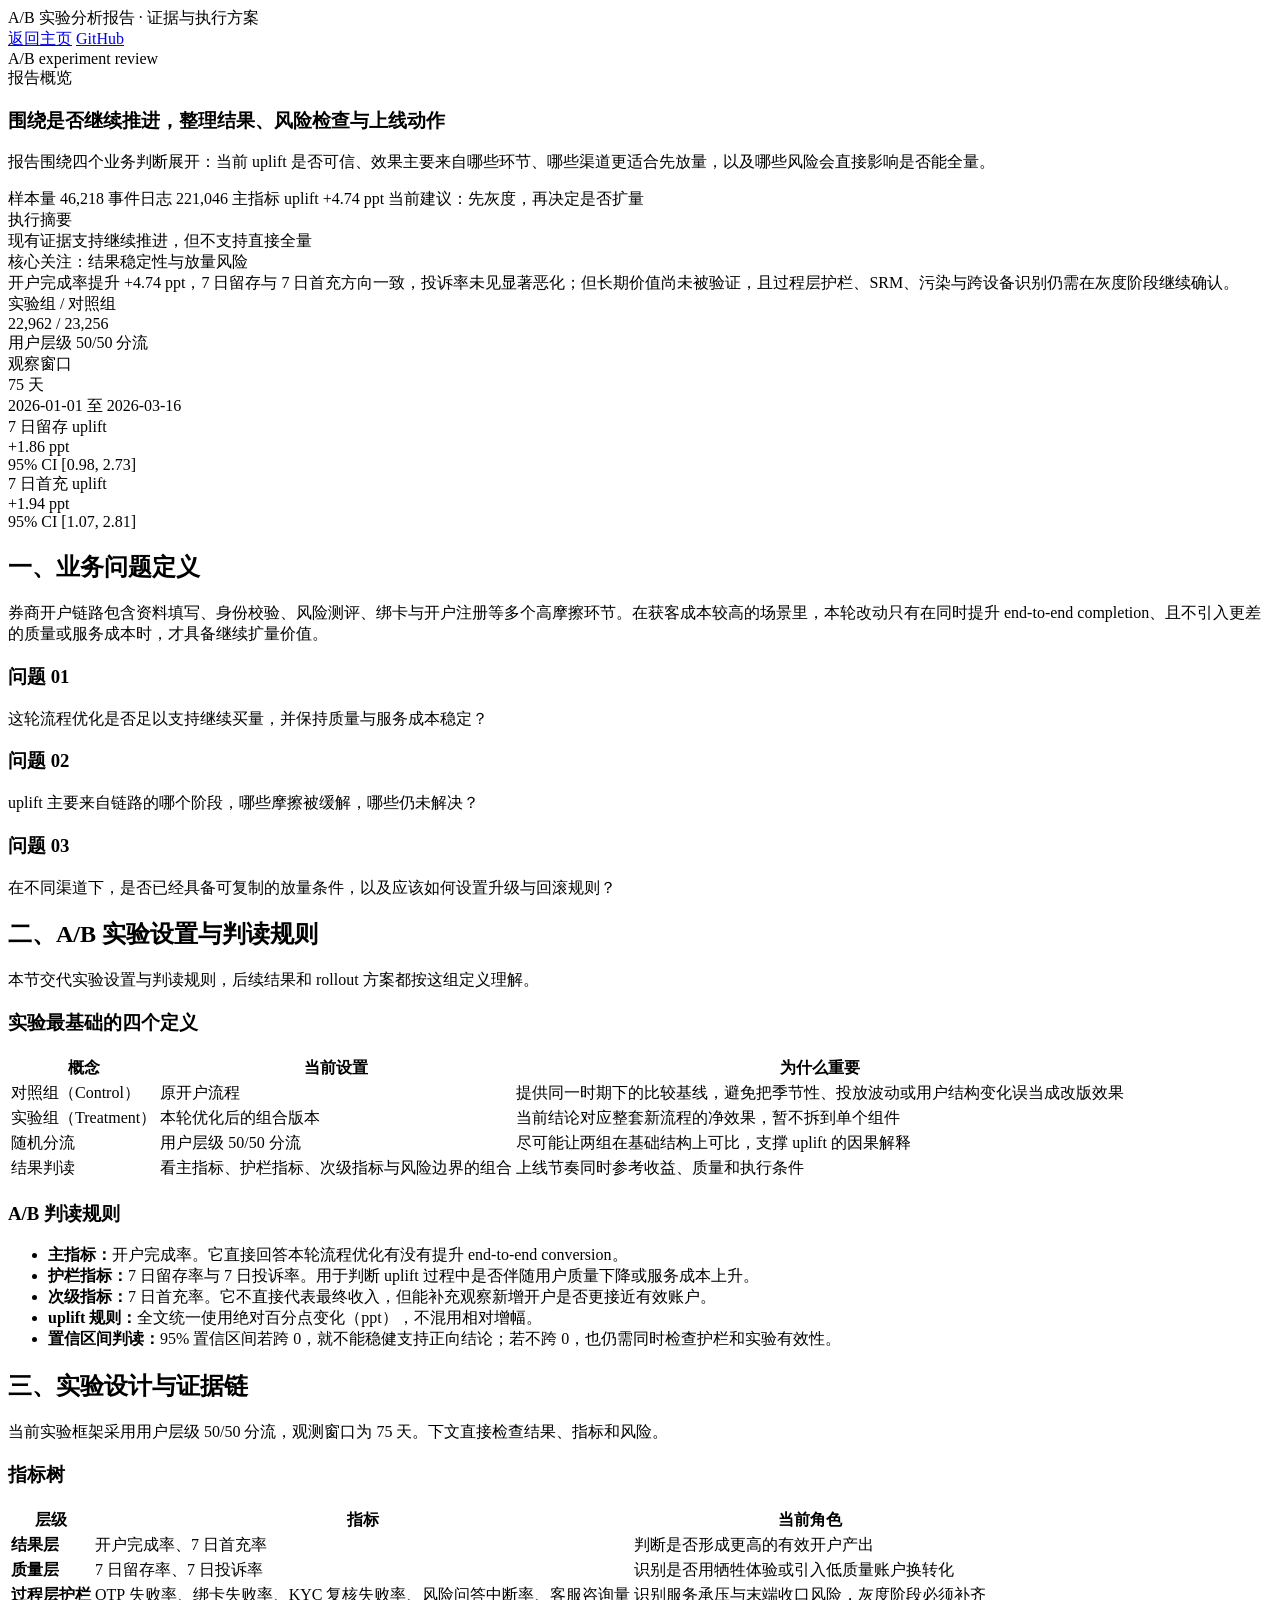
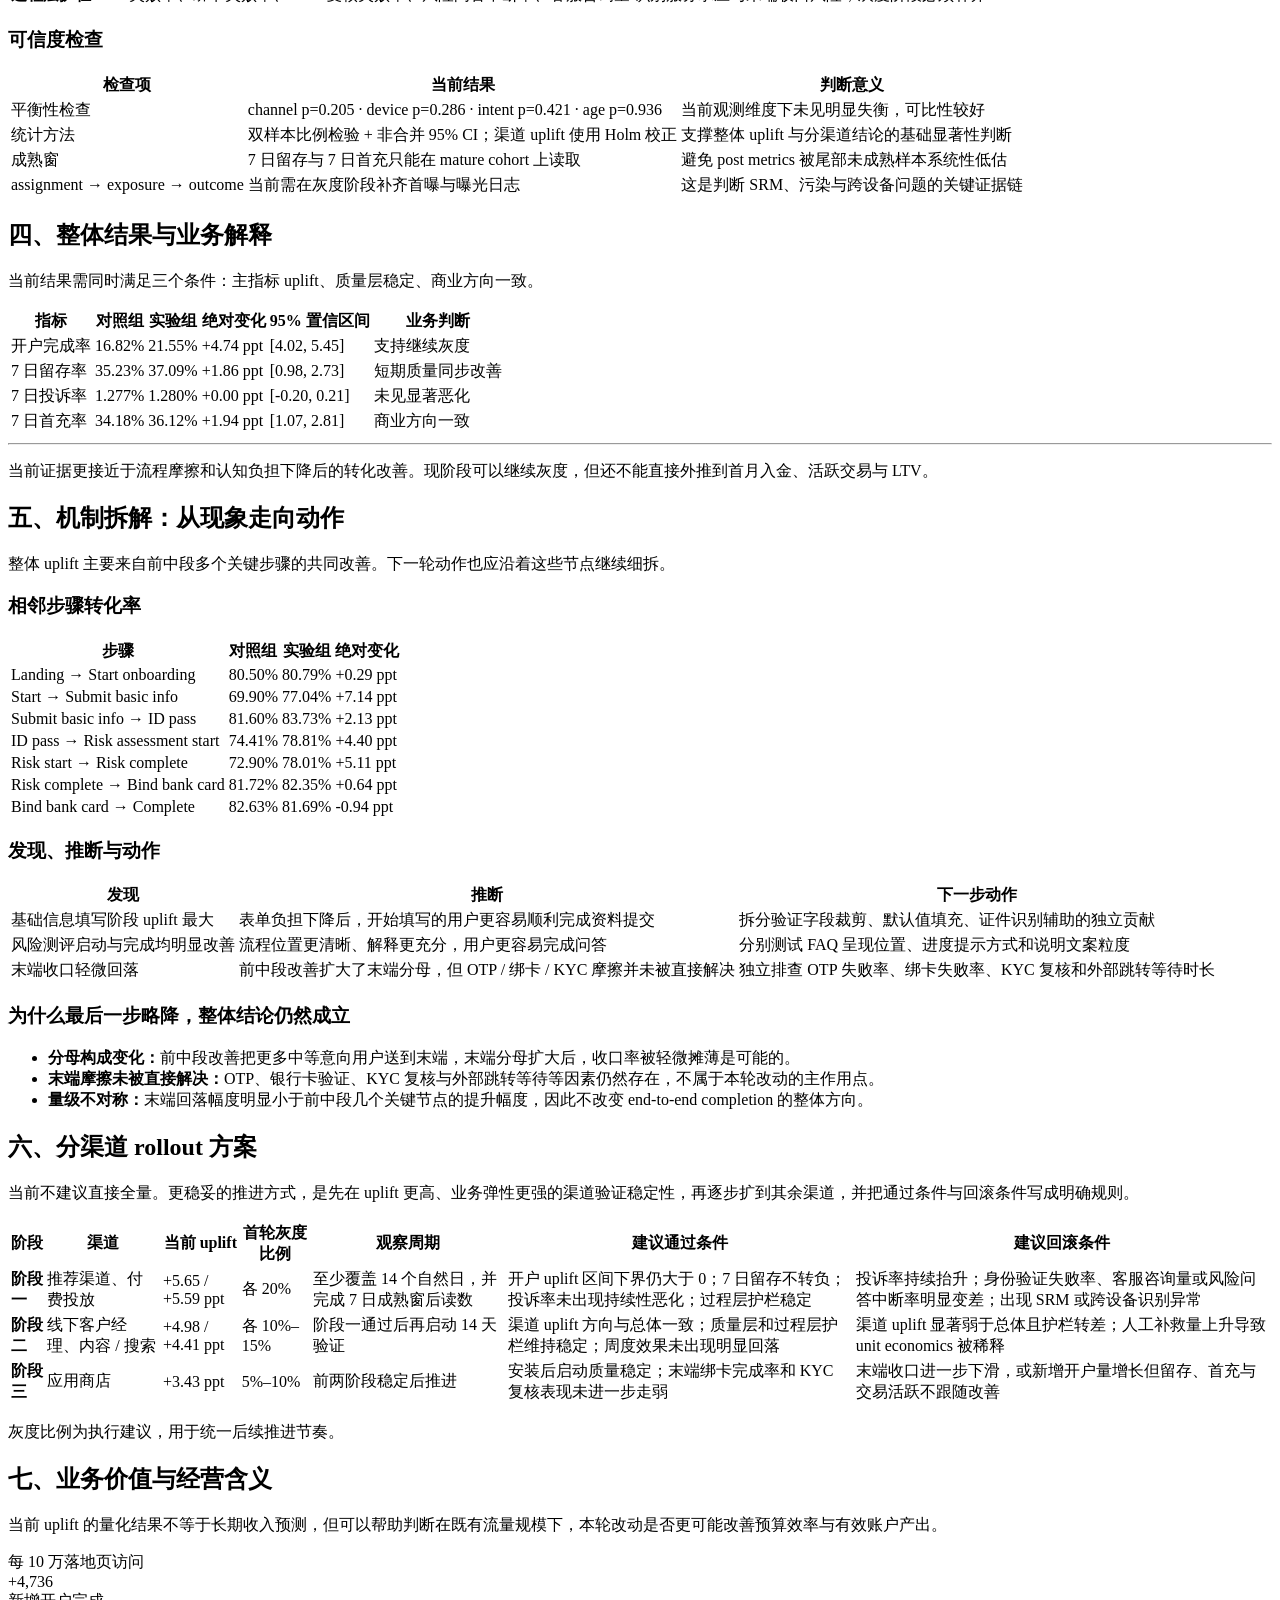
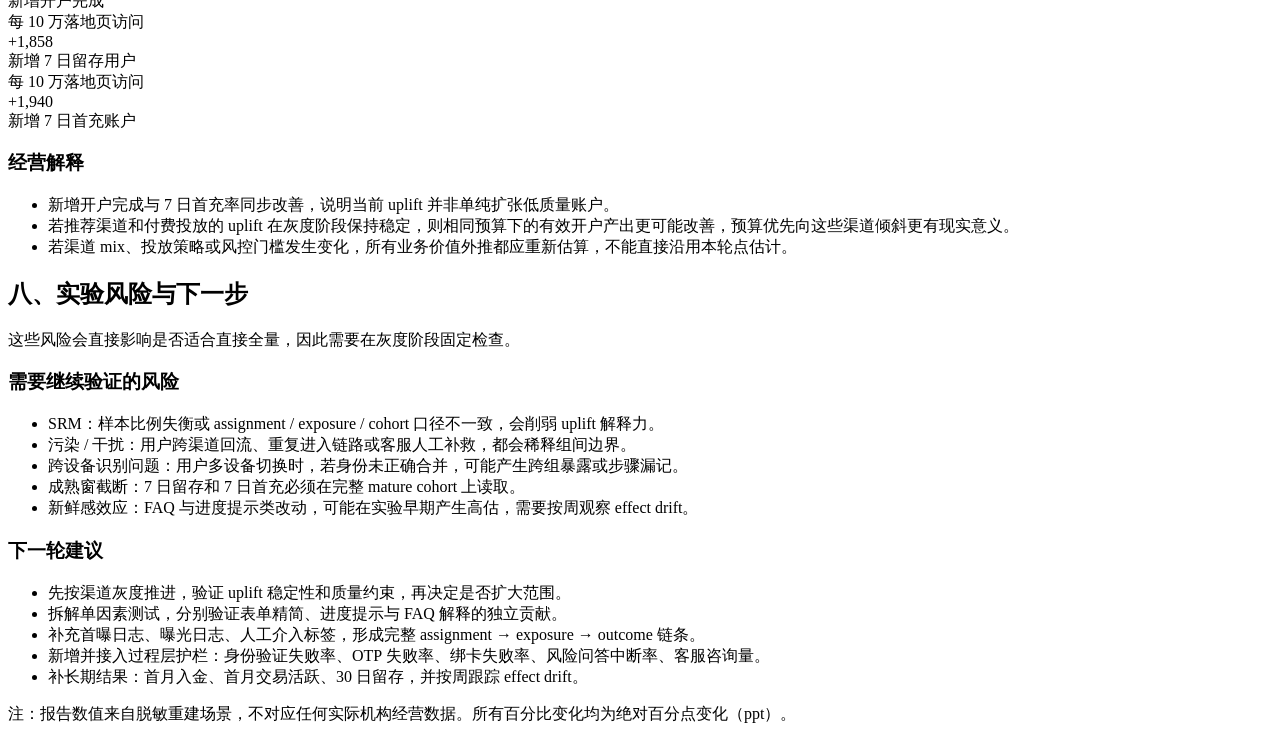
==== commit 2f7810ac: "新" ====
--- a/reports/brokerage_abtest_report.html
+++ b/reports/brokerage_abtest_report.html
@@ -1,440 +1,541 @@
 <!DOCTYPE html>
 <html lang="zh-CN">
 <head>
-  <meta charset="UTF-8" />
-  <meta name="viewport" content="width=device-width, initial-scale=1.0" />
-  <title>分析报告｜券商 App 新客开户实验复盘</title>
-  <style>
-    :root{
-      --bg:#f4f7fb;
-      --card:#ffffff;
-      --line:#d9e2ef;
-      --text:#152238;
-      --muted:#5e6c84;
-      --accent:#0b67d0;
-      --accent-soft:#edf4ff;
-      --success:#0f9d58;
-      --warn:#9b6b00;
-      --shadow:0 18px 36px rgba(15,35,66,.08);
-      --radius:18px;
-      --max:1000px;
-    }
-    *{box-sizing:border-box}
-    body{
-      margin:0;
-      background:linear-gradient(180deg,#f5f8fd 0%, #eef3fa 100%);
-      color:var(--text);
-      font-family:-apple-system,BlinkMacSystemFont,"Segoe UI","PingFang SC","Hiragino Sans GB","Microsoft YaHei",sans-serif;
-      line-height:1.75;
-    }
-    a{color:var(--accent);text-decoration:none}
-    .wrap{max-width:var(--max);margin:0 auto;padding:32px 20px 60px}
-    .hero{
-      background:var(--card);border:1px solid var(--line);border-radius:26px;
-      box-shadow:var(--shadow);padding:34px 32px;margin-bottom:22px;
-    }
-    .eyebrow{
-      color:var(--accent);font-size:13px;font-weight:700;letter-spacing:.08em;text-transform:uppercase;
-      margin-bottom:10px;
-    }
-    h1{margin:0 0 10px;font-size:38px;line-height:1.15;letter-spacing:-.03em}
-    .lead{margin:0;color:var(--muted);font-size:16px}
-    .actions{display:flex;gap:12px;flex-wrap:wrap;margin-top:18px}
-    .btn{
-      display:inline-flex;align-items:center;justify-content:center;
-      padding:11px 16px;border-radius:999px;border:1px solid var(--line);
-      background:#fff;color:var(--text);font-size:14px;font-weight:600;
-    }
-    .btn.primary{background:var(--accent-soft);border-color:#cfe0ff;color:var(--accent)}
-    .grid{
-      display:grid;grid-template-columns:repeat(3,minmax(0,1fr));gap:16px;margin:18px 0 24px;
-    }
-    .metric{
-      background:var(--card);border:1px solid var(--line);border-radius:18px;
-      padding:20px;box-shadow:var(--shadow);
-    }
-    .metric .k{font-size:13px;color:var(--muted);margin-bottom:8px}
-    .metric .v{font-size:30px;font-weight:800;line-height:1.15}
-    .metric .s{margin-top:7px;font-size:14px;color:var(--muted)}
-    section{
-      background:var(--card);border:1px solid var(--line);border-radius:22px;
-      box-shadow:var(--shadow);padding:28px 28px 18px;margin-bottom:18px;
-    }
-    h2{margin:0 0 12px;font-size:28px;line-height:1.2}
-    h3{margin:22px 0 8px;font-size:20px}
-    p{margin:0 0 14px}
-    ul,ol{margin:0 0 14px;padding-left:22px}
-    li+li{margin-top:7px}
-    .table-wrap{
-      overflow:auto;border:1px solid var(--line);border-radius:16px;margin:14px 0 18px;
-    }
-    table{width:100%;border-collapse:collapse;background:#fff}
-    thead th{
-      background:var(--accent-soft);color:var(--text);font-size:13px;font-weight:700;
-      text-align:left;padding:14px 14px;border-bottom:1px solid var(--line);white-space:nowrap;
-    }
-    tbody td{
-      padding:14px;border-bottom:1px solid #e7edf6;vertical-align:top;font-size:14px;
-    }
-    tbody tr:last-child td{border-bottom:none}
-    .num{white-space:nowrap;font-variant-numeric:tabular-nums}
-    .tag{
-      display:inline-block;padding:4px 10px;border-radius:999px;font-size:12px;font-weight:700;
-      background:#effaf4;color:var(--success);border:1px solid #d6f2e0;
-    }
-    .tag.neutral{background:#f4f6fa;color:#4f5d75;border-color:#e3e9f2}
-    .tag.warn{background:#fff7e7;color:var(--warn);border-color:#f5e2af}
-    .note{
-      font-size:13px;color:var(--muted);margin-top:4px;
-    }
-    .footer{
-      font-size:13px;color:var(--muted);padding:0 4px;
-    }
-    @media (max-width: 840px){
-      .grid{grid-template-columns:1fr}
-      .hero{padding:26px 22px}
-      section{padding:22px 20px 14px}
-      h1{font-size:31px}
-    }
-  </style>
+  <meta charset="utf-8">
+  <meta name="viewport" content="width=device-width, initial-scale=1">
+  <title>分析报告｜券商 App 新客开户 A/B 实验复盘</title>
+  <meta name="description" content="券商 App 新客开户 A/B 实验分析报告，包含实验设置、判读规则、机制拆解、渠道分层与灰度上线方案。">
+  <link rel="stylesheet" href="../assets/site.css">
 </head>
 <body>
-  <main class="wrap">
-    <header class="hero">
-      <div class="eyebrow">Experiment review</div>
-      <h1>券商 App 新客开户实验复盘</h1>
-      <p class="lead">
-        本报告围绕放量决策、漏斗机制、渠道异质性与灰度上线规则展开，目标不是重复展示方法，而是回答业务上最关键的三个问题：是否值得继续放量、效果发生在哪一段、以及如何控制上线风险。
-      </p>
-      <div class="actions">
-        <a class="btn primary" href="../index.html">返回项目主页</a>
-        <a class="btn" href="https://github.com/QILU-622/brokerage-onboarding-abtest" target="_blank" rel="noopener">GitHub 仓库</a>
-      </div>
-    </header>
-
-    <div class="grid">
-      <div class="metric">
-        <div class="k">实验样本</div>
-        <div class="v">46,218</div>
-        <div class="s">对照组 23,256 · 实验组 22,962</div>
-      </div>
-      <div class="metric">
-        <div class="k">主指标 uplift</div>
-        <div class="v">+4.74 ppt</div>
-        <div class="s">开户完成率 16.82% → 21.55%</div>
-      </div>
-      <div class="metric">
-        <div class="k">当前建议</div>
-        <div class="v" style="font-size:24px">先灰度，再决定是否扩量</div>
-        <div class="s">不建议直接全量</div>
-      </div>
+  <header class="topbar">
+    <div class="container topbar-inner">
+      <div class="brand">
+        <span class="brand-badge"></span>
+        <span>A/B 实验分析报告 · 证据与执行方案</span>
+      </div>
+      <nav class="nav">
+        <a href="../index.html">返回主页</a>
+        <a href="https://github.com/QILU-622/brokerage-onboarding-abtest" target="_blank" rel="noopener">GitHub</a>
+      </nav>
     </div>
-
-    <section>
-      <h2>一、执行摘要</h2>
-      <p>
-        当前证据支持继续推进，但不建议直接全量。更稳妥的动作，是先按渠道灰度，再在稳定性验证完成后决定最终上线范围。
-      </p>
-      <ul>
-        <li>开户完成率由 <strong>16.82%</strong> 提升至 <strong>21.55%</strong>，绝对提升 <strong>+4.74 ppt</strong>，95% 置信区间为 <strong>[4.02, 5.45]</strong>；</li>
-        <li>7 日留存率提升 <strong>+1.86 ppt</strong>，说明短期质量未被牺牲；</li>
-        <li>7 日投诉率变化 <strong>+0.00 ppt</strong>，未见显著恶化；</li>
-        <li>7 日首充率提升 <strong>+1.94 ppt</strong>，方向上支持商业结果改善。</li>
-      </ul>
-    </section>
-
-    <section>
-      <h2>二、问题定义</h2>
-      <p>
-        券商 App 新客开户链路包含资料填写、身份校验、风险测评、绑卡与开户注册等多个高摩擦步骤。对于获客成本较高的业务场景，前中段流失不仅会压缩开户完成数，也会削弱后续留存、首充与可运营用户池规模。
-      </p>
-      <p>本次复盘聚焦三个问题：</p>
-      <ol>
-        <li>这组流程优化是否值得继续放量；</li>
-        <li>效果主要发生在链路的哪个环节；</li>
-        <li>当前阶段应直接全量，还是先按渠道灰度推进。</li>
-      </ol>
-    </section>
-
-    <section>
-      <h2>三、实验设计</h2>
-      <h3>3.1 实验框架</h3>
-      <ul>
-        <li>随机分流：用户层级 50/50 分流</li>
-        <li>对照组：23,256；实验组：22,962；总样本量：46,218</li>
-        <li>观察窗口：2026-01-01 至 2026-03-16，共 75 天</li>
-        <li>事件日志：221,046</li>
-      </ul>
-
-      <h3>3.2 指标体系</h3>
-      <ul>
-        <li>主指标：开户完成率</li>
-        <li>护栏指标：7 日留存率、7 日投诉率</li>
-        <li>探索性指标：7 日首充率</li>
-      </ul>
-
-      <h3>3.3 统计方法与可比性</h3>
-      <p>采用平衡性检查、双样本比例检验、非合并 95% 置信区间、漏斗拆解分析，以及渠道分层 uplift 的 Holm 多重比较校正。</p>
-      <ul>
-        <li>channel：p = 0.205</li>
-        <li>device：p = 0.286</li>
-        <li>intent：p = 0.421</li>
-        <li>age：p = 0.936</li>
-      </ul>
-      <p class="note">当前观测维度下未见明显失衡，实验组与对照组具有较好的可比性。</p>
-    </section>
-
-    <section>
-      <h2>四、整体结果</h2>
-      <div class="table-wrap">
-        <table>
-          <thead>
-            <tr>
-              <th>指标</th>
-              <th>对照组</th>
-              <th>实验组</th>
-              <th>绝对变化</th>
-              <th>95% 置信区间</th>
-              <th>业务判断</th>
-            </tr>
-          </thead>
-          <tbody>
-            <tr>
-              <td>开户完成率</td>
-              <td class="num">16.82%</td>
-              <td class="num">21.55%</td>
-              <td class="num">+4.74 ppt</td>
-              <td class="num">[4.02, 5.45]</td>
-              <td><span class="tag">支持继续灰度</span></td>
-            </tr>
-            <tr>
-              <td>7 日留存率</td>
-              <td class="num">35.23%</td>
-              <td class="num">37.09%</td>
-              <td class="num">+1.86 ppt</td>
-              <td class="num">[0.98, 2.73]</td>
-              <td><span class="tag">短期质量改善</span></td>
-            </tr>
-            <tr>
-              <td>7 日投诉率</td>
-              <td class="num">1.277%</td>
-              <td class="num">1.280%</td>
-              <td class="num">+0.00 ppt</td>
-              <td class="num">[-0.20, 0.21]</td>
-              <td><span class="tag neutral">未见显著恶化</span></td>
-            </tr>
-            <tr>
-              <td>7 日首充率</td>
-              <td class="num">34.18%</td>
-              <td class="num">36.12%</td>
-              <td class="num">+1.94 ppt</td>
-              <td class="num">[1.07, 2.81]</td>
-              <td><span class="tag">商业方向一致</span></td>
-            </tr>
-          </tbody>
-        </table>
-      </div>
-      <p>
-        如果只看“主指标显著”，这轮实验仍然不够完整；真正有业务意义的是主指标 uplift、护栏未见恶化、留存与首充方向一致这三点同时成立。
-      </p>
-      <p>
-        因此，更稳妥的业务解释是：这轮改动更像是在<strong>降低流程摩擦</strong>，而不是通过误导、催促或牺牲体验换取脆弱转化。
-      </p>
-    </section>
-
-    <section>
-      <h2>五、漏斗诊断</h2>
-      <h3>5.1 相邻步骤转化率</h3>
-      <div class="table-wrap">
-        <table>
-          <thead>
-            <tr>
-              <th>相邻步骤</th>
-              <th>对照组</th>
-              <th>实验组</th>
-              <th>绝对变化</th>
-            </tr>
-          </thead>
-          <tbody>
-            <tr>
-              <td>Landing → Start onboarding</td>
-              <td class="num">80.50%</td>
-              <td class="num">80.79%</td>
-              <td class="num">+0.29 ppt</td>
-            </tr>
-            <tr>
-              <td>Start → Submit basic info</td>
-              <td class="num">69.90%</td>
-              <td class="num">77.04%</td>
-              <td class="num">+7.14 ppt</td>
-            </tr>
-            <tr>
-              <td>Submit basic info → ID pass</td>
-              <td class="num">81.60%</td>
-              <td class="num">83.73%</td>
-              <td class="num">+2.13 ppt</td>
-            </tr>
-            <tr>
-              <td>ID pass → Risk assessment start</td>
-              <td class="num">74.41%</td>
-              <td class="num">78.81%</td>
-              <td class="num">+4.40 ppt</td>
-            </tr>
-            <tr>
-              <td>Risk start → Risk complete</td>
-              <td class="num">72.90%</td>
-              <td class="num">78.01%</td>
-              <td class="num">+5.11 ppt</td>
-            </tr>
-            <tr>
-              <td>Risk complete → Bind bank card</td>
-              <td class="num">81.72%</td>
-              <td class="num">82.35%</td>
-              <td class="num">+0.64 ppt</td>
-            </tr>
-            <tr>
-              <td>Bind bank card → Complete</td>
-              <td class="num">82.63%</td>
-              <td class="num">81.69%</td>
-              <td class="num">-0.94 ppt</td>
-            </tr>
-          </tbody>
-        </table>
-      </div>
-
-      <h3>5.2 机制判断</h3>
-      <p>主要改善集中在三段：</p>
-      <ol>
-        <li><strong>基础信息填写阶段</strong>：表单负担下降后，开始填写的用户更容易完成资料提交；</li>
-        <li><strong>风险测评启动阶段</strong>：流程位置更清晰，进入测评的中断率下降；</li>
-        <li><strong>风险测评完成阶段</strong>：关键疑问解释更充分后，用户更容易完成风险问答。</li>
-      </ol>
-      <p>因此，更稳妥的解释是：本轮改动降低了前中段认知负担和流程摩擦，推动更多用户走到链路末端。</p>
-
-      <h3>5.3 为什么最后一步略降，整体结论仍然成立</h3>
-      <ul>
-        <li><strong>分母构成变化</strong>：前中段改善把更多中等意向用户送到末端，末端分母扩大后，收口率被轻微摊薄是可能的；</li>
-        <li><strong>末端摩擦未被直接解决</strong>：OTP、银行卡验证、KYC 复核和外部跳转等待等因素仍然存在，并非本轮改动的主要作用点；</li>
-        <li><strong>量级不对称</strong>：末端回落幅度明显小于前中段几个关键节点的提升幅度，因此不会改变 end-to-end completion 的整体方向。</li>
-      </ul>
-    </section>
-
-    <section>
-      <h2>六、分渠道灰度策略</h2>
-      <div class="table-wrap">
-        <table>
-          <thead>
-            <tr>
-              <th>渠道</th>
-              <th>对照组</th>
-              <th>实验组</th>
-              <th>提升幅度</th>
-              <th>建议动作</th>
-            </tr>
-          </thead>
-          <tbody>
-            <tr>
-              <td>推荐渠道</td>
-              <td class="num">19.95%</td>
-              <td class="num">25.60%</td>
-              <td class="num">+5.65 ppt</td>
-              <td><span class="tag">第一优先级</span></td>
-            </tr>
-            <tr>
-              <td>付费投放</td>
-              <td class="num">12.05%</td>
-              <td class="num">17.64%</td>
-              <td class="num">+5.59 ppt</td>
-              <td><span class="tag">第一优先级</span></td>
-            </tr>
-            <tr>
-              <td>线下客户经理</td>
-              <td class="num">21.79%</td>
-              <td class="num">26.77%</td>
-              <td class="num">+4.98 ppt</td>
-              <td><span class="tag neutral">第二梯队</span></td>
-            </tr>
-            <tr>
-              <td>内容 / 搜索</td>
-              <td class="num">17.48%</td>
-              <td class="num">21.90%</td>
-              <td class="num">+4.41 ppt</td>
-              <td><span class="tag neutral">第二梯队</span></td>
-            </tr>
-            <tr>
-              <td>应用商店</td>
-              <td class="num">15.73%</td>
-              <td class="num">19.16%</td>
-              <td class="num">+3.43 ppt</td>
-              <td><span class="tag warn">保守推进</span></td>
-            </tr>
-          </tbody>
-        </table>
-      </div>
-
-      <h3>6.1 推进顺序</h3>
-      <ol>
-        <li>第一阶段：优先在 <strong>推荐渠道</strong> 与 <strong>付费投放</strong> 中继续灰度；</li>
-        <li>第二阶段：若护栏稳定，再扩展到 <strong>线下客户经理</strong> 与 <strong>内容 / 搜索</strong>；</li>
-        <li>第三阶段：<strong>应用商店</strong> 保守推进，重点补看安装后启动质量与末端收口率。</li>
-      </ol>
-
-      <h3>6.2 建议的通过条件</h3>
-      <ul>
-        <li>至少覆盖 <strong>14 个自然日</strong>，并在 <strong>7 日成熟窗完整</strong> 后读取留存与首充；</li>
-        <li>开户完成率 uplift 的 <strong>95% 区间下界仍大于 0</strong>；</li>
-        <li>7 日留存率不转负，7 日投诉率未出现持续性恶化；</li>
-        <li>assignment、exposure 与分析 cohort 口径一致，不出现明显 SRM；</li>
-        <li>身份验证失败率、客服咨询量、风险问答中断率未显著变差。</li>
-      </ul>
-
-      <h3>6.3 为什么不直接全量</h3>
-      <ul>
-        <li>当前只能确认<strong>组合效果</strong>，不能识别各个设计元素的独立贡献；</li>
-        <li>7 日留存与 7 日首充属于<strong>短期代理指标</strong>，不能替代首月入金、交易活跃或 LTV；</li>
-        <li>SRM、污染、跨设备识别、成熟窗截断和新鲜感效应仍需继续验证。</li>
-      </ul>
-    </section>
-
-    <section>
-      <h2>七、业务价值测算口径</h2>
-      <p>若当前 uplift 在后续灰度中保持稳定，则每 10 万落地页访问用户大致可新增：</p>
-      <ul>
-        <li><strong>4,736</strong> 个开户完成；</li>
-        <li><strong>1,858</strong> 个 7 日留存用户；</li>
-        <li><strong>1,940</strong> 个 7 日首充账户。</li>
-      </ul>
-      <p>
-        这些结果用于表达当前 uplift 的业务含义，不等同于长期收入或生命周期价值预测；若渠道 mix、流量质量或风控门槛变化，应重新估算。
-      </p>
-    </section>
-
-    <section>
-      <h2>八、实验风险与有效性威胁</h2>
-      <ul>
-        <li><strong>SRM（样本比例失衡）</strong>：当前样本比例未见明显异常，但正式环境中仍应作为第一道健康检查；</li>
-        <li><strong>污染 / 干扰</strong>：用户跨渠道回流、重复进入链路或客服人工补救，都会稀释组间边界；</li>
-        <li><strong>跨设备识别问题</strong>：用户在不同设备间切换时，若身份未正确合并，可能出现跨组暴露或步骤漏记；</li>
-        <li><strong>成熟窗截断</strong>：7 日留存和 7 日首充需要在完整 mature cohort 上读取，尾部样本未成熟会系统性低估 post metrics；</li>
-        <li><strong>新鲜感效应</strong>：进度提示与 FAQ 类改动，可能在实验早期产生短期抬升，后续需按周观察效果漂移。</li>
-      </ul>
-      <p>这些风险不会自动推翻当前 uplift，但会直接影响“是否适合直接全量”的判断。</p>
-    </section>
-
-    <section>
-      <h2>九、下一步建议</h2>
-      <ol>
-        <li>先按渠道灰度推进，验证 uplift 稳定性和质量约束；</li>
-        <li>拆解单因素测试，分别验证表单精简、进度提示与 FAQ 解释的独立贡献；</li>
-        <li>补充首曝日志、曝光日志与人工介入标签，形成完整 assignment → exposure → outcome 链条；</li>
-        <li>新增护栏指标：身份验证失败率、OTP 失败率、绑卡失败率、风险问答中断率、客服咨询量；</li>
-        <li>补长期结果：首月入金、首月交易活跃、30 日留存，并按周跟踪 effect drift。</li>
-      </ol>
-    </section>
-
-    <div class="footer">
-      注：本文为案例化实验复盘，数值用于说明分析框架与放量决策逻辑，不对应任何实际机构经营结果。所有百分比变化均为绝对百分点变化（ppt）。
+  </header>
+
+  <main>
+    <section class="hero">
+      <div class="container">
+        <span class="eyebrow">A/B experiment review</span>
+        <div class="hero-grid">
+          <article class="card hero-card">
+            <div class="kicker">报告概览</div>
+            <h1>围绕是否继续推进，整理结果、风险检查与上线动作</h1>
+            <p class="hero-lead">
+              报告围绕四个业务判断展开：当前 uplift 是否可信、效果主要来自哪些环节、哪些渠道更适合先放量，以及哪些风险会直接影响是否能全量。
+            </p>
+            <div class="pill-row">
+              <span class="pill">样本量 46,218</span>
+              <span class="pill">事件日志 221,046</span>
+              <span class="pill">主指标 uplift +4.74 ppt</span>
+              <span class="pill">当前建议：先灰度，再决定是否扩量</span>
+            </div>
+          </article>
+
+          <aside class="card decision-card">
+            <div class="kicker">执行摘要</div>
+            <div class="decision-title">现有证据支持继续推进，但不支持直接全量</div>
+            <span class="tag">核心关注：结果稳定性与放量风险</span>
+            <div class="callout">
+              开户完成率提升 +4.74 ppt，7 日留存与 7 日首充方向一致，投诉率未见显著恶化；但长期价值尚未被验证，且过程层护栏、SRM、污染与跨设备识别仍需在灰度阶段继续确认。
+            </div>
+          </aside>
+        </div>
+      </div>
+    </section>
+
+    <section class="section">
+      <div class="container grid-4">
+        <article class="card metric-card">
+          <div class="metric-label">实验组 / 对照组</div>
+          <div class="metric-value">22,962 / 23,256</div>
+          <div class="metric-sub">用户层级 50/50 分流</div>
+        </article>
+        <article class="card metric-card">
+          <div class="metric-label">观察窗口</div>
+          <div class="metric-value">75 天</div>
+          <div class="metric-sub">2026-01-01 至 2026-03-16</div>
+        </article>
+        <article class="card metric-card">
+          <div class="metric-label">7 日留存 uplift</div>
+          <div class="metric-value">+1.86 ppt</div>
+          <div class="metric-sub">95% CI [0.98, 2.73]</div>
+        </article>
+        <article class="card metric-card">
+          <div class="metric-label">7 日首充 uplift</div>
+          <div class="metric-value">+1.94 ppt</div>
+          <div class="metric-sub">95% CI [1.07, 2.81]</div>
+        </article>
+      </div>
+    </section>
+
+    <section class="section">
+      <div class="container">
+        <div class="section-head">
+          <div>
+            <h2 class="section-title">一、业务问题定义</h2>
+            <p class="section-desc">
+              券商开户链路包含资料填写、身份校验、风险测评、绑卡与开户注册等多个高摩擦环节。在获客成本较高的场景里，本轮改动只有在同时提升 end-to-end completion、且不引入更差的质量或服务成本时，才具备继续扩量价值。
+            </p>
+          </div>
+        </div>
+        <div class="grid-3">
+          <article class="card panel">
+            <h3>问题 01</h3>
+            <p>这轮流程优化是否足以支持继续买量，并保持质量与服务成本稳定？</p>
+          </article>
+          <article class="card panel">
+            <h3>问题 02</h3>
+            <p>uplift 主要来自链路的哪个阶段，哪些摩擦被缓解，哪些仍未解决？</p>
+          </article>
+          <article class="card panel">
+            <h3>问题 03</h3>
+            <p>在不同渠道下，是否已经具备可复制的放量条件，以及应该如何设置升级与回滚规则？</p>
+          </article>
+        </div>
+      </div>
+    </section>
+
+    <section class="section">
+      <div class="container">
+        <div class="section-head">
+          <div>
+            <h2 class="section-title">二、A/B 实验设置与判读规则</h2>
+            <p class="section-desc">
+              本节交代实验设置与判读规则，后续结果和 rollout 方案都按这组定义理解。
+            </p>
+          </div>
+        </div>
+        <div class="grid-2">
+          <article class="card panel">
+            <h3>实验最基础的四个定义</h3>
+            <div class="table-wrap">
+              <table>
+                <thead>
+                  <tr>
+                    <th>概念</th>
+                    <th>当前设置</th>
+                    <th>为什么重要</th>
+                  </tr>
+                </thead>
+                <tbody>
+                  <tr>
+                    <td>对照组（Control）</td>
+                    <td>原开户流程</td>
+                    <td>提供同一时期下的比较基线，避免把季节性、投放波动或用户结构变化误当成改版效果</td>
+                  </tr>
+                  <tr>
+                    <td>实验组（Treatment）</td>
+                    <td>本轮优化后的组合版本</td>
+                    <td>当前结论对应整套新流程的净效果，暂不拆到单个组件</td>
+                  </tr>
+                  <tr>
+                    <td>随机分流</td>
+                    <td>用户层级 50/50 分流</td>
+                    <td>尽可能让两组在基础结构上可比，支撑 uplift 的因果解释</td>
+                  </tr>
+                  <tr>
+                    <td>结果判读</td>
+                    <td>看主指标、护栏指标、次级指标与风险边界的组合</td>
+                    <td>上线节奏同时参考收益、质量和执行条件</td>
+                  </tr>
+                </tbody>
+              </table>
+            </div>
+          </article>
+
+          <article class="card panel">
+            <h3>A/B 判读规则</h3>
+            <ul class="list-clean">
+              <li><strong>主指标：</strong>开户完成率。它直接回答本轮流程优化有没有提升 end-to-end conversion。</li>
+              <li><strong>护栏指标：</strong>7 日留存率与 7 日投诉率。用于判断 uplift 过程中是否伴随用户质量下降或服务成本上升。</li>
+              <li><strong>次级指标：</strong>7 日首充率。它不直接代表最终收入，但能补充观察新增开户是否更接近有效账户。</li>
+              <li><strong>uplift 规则：</strong>全文统一使用绝对百分点变化（ppt），不混用相对增幅。</li>
+              <li><strong>置信区间判读：</strong>95% 置信区间若跨 0，就不能稳健支持正向结论；若不跨 0，也仍需同时检查护栏和实验有效性。</li>
+            </ul>
+          </article>
+        </div>
+      </div>
+    </section>
+
+    <section class="section">
+      <div class="container">
+        <div class="section-head">
+          <div>
+            <h2 class="section-title">三、实验设计与证据链</h2>
+            <p class="section-desc">
+              当前实验框架采用用户层级 50/50 分流，观测窗口为 75 天。下文直接检查结果、指标和风险。
+            </p>
+          </div>
+        </div>
+
+        <div class="grid-2">
+          <article class="card panel">
+            <h3>指标树</h3>
+            <div class="table-wrap">
+              <table>
+                <thead>
+                  <tr>
+                    <th>层级</th>
+                    <th>指标</th>
+                    <th>当前角色</th>
+                  </tr>
+                </thead>
+                <tbody>
+                  <tr>
+                    <td><strong>结果层</strong></td>
+                    <td>开户完成率、7 日首充率</td>
+                    <td>判断是否形成更高的有效开户产出</td>
+                  </tr>
+                  <tr>
+                    <td><strong>质量层</strong></td>
+                    <td>7 日留存率、7 日投诉率</td>
+                    <td>识别是否用牺牲体验或引入低质量账户换转化</td>
+                  </tr>
+                  <tr>
+                    <td><strong>过程层护栏</strong></td>
+                    <td>OTP 失败率、绑卡失败率、KYC 复核失败率、风险问答中断率、客服咨询量</td>
+                    <td>识别服务承压与末端收口风险，灰度阶段必须补齐</td>
+                  </tr>
+                </tbody>
+              </table>
+            </div>
+          </article>
+
+          <article class="card panel">
+            <h3>可信度检查</h3>
+            <div class="table-wrap">
+              <table>
+                <thead>
+                  <tr>
+                    <th>检查项</th>
+                    <th>当前结果</th>
+                    <th>判断意义</th>
+                  </tr>
+                </thead>
+                <tbody>
+                  <tr>
+                    <td>平衡性检查</td>
+                    <td>channel p=0.205 · device p=0.286 · intent p=0.421 · age p=0.936</td>
+                    <td>当前观测维度下未见明显失衡，可比性较好</td>
+                  </tr>
+                  <tr>
+                    <td>统计方法</td>
+                    <td>双样本比例检验 + 非合并 95% CI；渠道 uplift 使用 Holm 校正</td>
+                    <td>支撑整体 uplift 与分渠道结论的基础显著性判断</td>
+                  </tr>
+                  <tr>
+                    <td>成熟窗</td>
+                    <td>7 日留存与 7 日首充只能在 mature cohort 上读取</td>
+                    <td>避免 post metrics 被尾部未成熟样本系统性低估</td>
+                  </tr>
+                  <tr>
+                    <td>assignment → exposure → outcome</td>
+                    <td>当前需在灰度阶段补齐首曝与曝光日志</td>
+                    <td>这是判断 SRM、污染与跨设备问题的关键证据链</td>
+                  </tr>
+                </tbody>
+              </table>
+            </div>
+          </article>
+        </div>
+      </div>
+    </section>
+
+    <section class="section">
+      <div class="container">
+        <div class="section-head">
+          <div>
+            <h2 class="section-title">四、整体结果与业务解释</h2>
+            <p class="section-desc">
+              当前结果需同时满足三个条件：主指标 uplift、质量层稳定、商业方向一致。
+            </p>
+          </div>
+        </div>
+        <div class="card panel">
+          <div class="table-wrap">
+            <table>
+              <thead>
+                <tr>
+                  <th>指标</th>
+                  <th>对照组</th>
+                  <th>实验组</th>
+                  <th>绝对变化</th>
+                  <th>95% 置信区间</th>
+                  <th>业务判断</th>
+                </tr>
+              </thead>
+              <tbody>
+                <tr>
+                  <td>开户完成率</td>
+                  <td>16.82%</td>
+                  <td>21.55%</td>
+                  <td class="highlight-positive">+4.74 ppt</td>
+                  <td>[4.02, 5.45]</td>
+                  <td>支持继续灰度</td>
+                </tr>
+                <tr>
+                  <td>7 日留存率</td>
+                  <td>35.23%</td>
+                  <td>37.09%</td>
+                  <td class="highlight-positive">+1.86 ppt</td>
+                  <td>[0.98, 2.73]</td>
+                  <td>短期质量同步改善</td>
+                </tr>
+                <tr>
+                  <td>7 日投诉率</td>
+                  <td>1.277%</td>
+                  <td>1.280%</td>
+                  <td>+0.00 ppt</td>
+                  <td>[-0.20, 0.21]</td>
+                  <td>未见显著恶化</td>
+                </tr>
+                <tr>
+                  <td>7 日首充率</td>
+                  <td>34.18%</td>
+                  <td>36.12%</td>
+                  <td class="highlight-positive">+1.94 ppt</td>
+                  <td>[1.07, 2.81]</td>
+                  <td>商业方向一致</td>
+                </tr>
+              </tbody>
+            </table>
+          </div>
+          <hr class="sep">
+          <p class="muted">当前证据更接近于流程摩擦和认知负担下降后的转化改善。现阶段可以继续灰度，但还不能直接外推到首月入金、活跃交易与 LTV。</p>
+        </div>
+      </div>
+    </section>
+
+    <section class="section">
+      <div class="container">
+        <div class="section-head">
+          <div>
+            <h2 class="section-title">五、机制拆解：从现象走向动作</h2>
+            <p class="section-desc">
+              整体 uplift 主要来自前中段多个关键步骤的共同改善。下一轮动作也应沿着这些节点继续细拆。
+            </p>
+          </div>
+        </div>
+        <div class="grid-2">
+          <article class="card panel">
+            <h3>相邻步骤转化率</h3>
+            <div class="table-wrap">
+              <table>
+                <thead>
+                  <tr>
+                    <th>步骤</th>
+                    <th>对照组</th>
+                    <th>实验组</th>
+                    <th>绝对变化</th>
+                  </tr>
+                </thead>
+                <tbody>
+                  <tr><td>Landing → Start onboarding</td><td>80.50%</td><td>80.79%</td><td>+0.29 ppt</td></tr>
+                  <tr><td>Start → Submit basic info</td><td>69.90%</td><td>77.04%</td><td class="highlight-positive">+7.14 ppt</td></tr>
+                  <tr><td>Submit basic info → ID pass</td><td>81.60%</td><td>83.73%</td><td>+2.13 ppt</td></tr>
+                  <tr><td>ID pass → Risk assessment start</td><td>74.41%</td><td>78.81%</td><td class="highlight-positive">+4.40 ppt</td></tr>
+                  <tr><td>Risk start → Risk complete</td><td>72.90%</td><td>78.01%</td><td class="highlight-positive">+5.11 ppt</td></tr>
+                  <tr><td>Risk complete → Bind bank card</td><td>81.72%</td><td>82.35%</td><td>+0.64 ppt</td></tr>
+                  <tr><td>Bind bank card → Complete</td><td>82.63%</td><td>81.69%</td><td class="highlight-warning">-0.94 ppt</td></tr>
+                </tbody>
+              </table>
+            </div>
+          </article>
+
+          <article class="card panel">
+            <h3>发现、推断与动作</h3>
+            <div class="table-wrap">
+              <table>
+                <thead>
+                  <tr>
+                    <th>发现</th>
+                    <th>推断</th>
+                    <th>下一步动作</th>
+                  </tr>
+                </thead>
+                <tbody>
+                  <tr>
+                    <td>基础信息填写阶段 uplift 最大</td>
+                    <td>表单负担下降后，开始填写的用户更容易顺利完成资料提交</td>
+                    <td>拆分验证字段裁剪、默认值填充、证件识别辅助的独立贡献</td>
+                  </tr>
+                  <tr>
+                    <td>风险测评启动与完成均明显改善</td>
+                    <td>流程位置更清晰、解释更充分，用户更容易完成问答</td>
+                    <td>分别测试 FAQ 呈现位置、进度提示方式和说明文案粒度</td>
+                  </tr>
+                  <tr>
+                    <td>末端收口轻微回落</td>
+                    <td>前中段改善扩大了末端分母，但 OTP / 绑卡 / KYC 摩擦并未被直接解决</td>
+                    <td>独立排查 OTP 失败率、绑卡失败率、KYC 复核和外部跳转等待时长</td>
+                  </tr>
+                </tbody>
+              </table>
+            </div>
+          </article>
+        </div>
+
+        <div class="card panel" style="margin-top:18px;">
+          <h3>为什么最后一步略降，整体结论仍然成立</h3>
+          <ul class="list-clean">
+            <li><strong>分母构成变化：</strong>前中段改善把更多中等意向用户送到末端，末端分母扩大后，收口率被轻微摊薄是可能的。</li>
+            <li><strong>末端摩擦未被直接解决：</strong>OTP、银行卡验证、KYC 复核与外部跳转等待等因素仍然存在，不属于本轮改动的主作用点。</li>
+            <li><strong>量级不对称：</strong>末端回落幅度明显小于前中段几个关键节点的提升幅度，因此不改变 end-to-end completion 的整体方向。</li>
+          </ul>
+        </div>
+      </div>
+    </section>
+
+    <section class="section">
+      <div class="container">
+        <div class="section-head">
+          <div>
+            <h2 class="section-title">六、分渠道 rollout 方案</h2>
+            <p class="section-desc">
+              当前不建议直接全量。更稳妥的推进方式，是先在 uplift 更高、业务弹性更强的渠道验证稳定性，再逐步扩到其余渠道，并把通过条件与回滚条件写成明确规则。
+            </p>
+          </div>
+        </div>
+        <div class="card panel">
+          <div class="table-wrap">
+            <table>
+              <thead>
+                <tr>
+                  <th>阶段</th>
+                  <th>渠道</th>
+                  <th>当前 uplift</th>
+                  <th>首轮灰度比例</th>
+                  <th>观察周期</th>
+                  <th>建议通过条件</th>
+                  <th>建议回滚条件</th>
+                </tr>
+              </thead>
+              <tbody>
+                <tr>
+                  <td><strong>阶段一</strong></td>
+                  <td>推荐渠道、付费投放</td>
+                  <td>+5.65 / +5.59 ppt</td>
+                  <td>各 20%</td>
+                  <td>至少覆盖 14 个自然日，并完成 7 日成熟窗后读数</td>
+                  <td>开户 uplift 区间下界仍大于 0；7 日留存不转负；投诉率未出现持续性恶化；过程层护栏稳定</td>
+                  <td>投诉率持续抬升；身份验证失败率、客服咨询量或风险问答中断率明显变差；出现 SRM 或跨设备识别异常</td>
+                </tr>
+                <tr>
+                  <td><strong>阶段二</strong></td>
+                  <td>线下客户经理、内容 / 搜索</td>
+                  <td>+4.98 / +4.41 ppt</td>
+                  <td>各 10%–15%</td>
+                  <td>阶段一通过后再启动 14 天验证</td>
+                  <td>渠道 uplift 方向与总体一致；质量层和过程层护栏维持稳定；周度效果未出现明显回落</td>
+                  <td>渠道 uplift 显著弱于总体且护栏转差；人工补救量上升导致 unit economics 被稀释</td>
+                </tr>
+                <tr>
+                  <td><strong>阶段三</strong></td>
+                  <td>应用商店</td>
+                  <td>+3.43 ppt</td>
+                  <td>5%–10%</td>
+                  <td>前两阶段稳定后推进</td>
+                  <td>安装后启动质量稳定；末端绑卡完成率和 KYC 复核表现未进一步走弱</td>
+                  <td>末端收口进一步下滑，或新增开户量增长但留存、首充与交易活跃不跟随改善</td>
+                </tr>
+              </tbody>
+            </table>
+          </div>
+          <p class="small">灰度比例为执行建议，用于统一后续推进节奏。</p>
+        </div>
+      </div>
+    </section>
+
+    <section class="section">
+      <div class="container">
+        <div class="section-head">
+          <div>
+            <h2 class="section-title">七、业务价值与经营含义</h2>
+            <p class="section-desc">
+              当前 uplift 的量化结果不等于长期收入预测，但可以帮助判断在既有流量规模下，本轮改动是否更可能改善预算效率与有效账户产出。
+            </p>
+          </div>
+        </div>
+        <div class="grid-3">
+          <article class="card metric-card">
+            <div class="metric-label">每 10 万落地页访问</div>
+            <div class="metric-value">+4,736</div>
+            <div class="metric-sub">新增开户完成</div>
+          </article>
+          <article class="card metric-card">
+            <div class="metric-label">每 10 万落地页访问</div>
+            <div class="metric-value">+1,858</div>
+            <div class="metric-sub">新增 7 日留存用户</div>
+          </article>
+          <article class="card metric-card">
+            <div class="metric-label">每 10 万落地页访问</div>
+            <div class="metric-value">+1,940</div>
+            <div class="metric-sub">新增 7 日首充账户</div>
+          </article>
+        </div>
+        <div class="card panel" style="margin-top:18px;">
+          <h3>经营解释</h3>
+          <ul class="list-clean">
+            <li>新增开户完成与 7 日首充率同步改善，说明当前 uplift 并非单纯扩张低质量账户。</li>
+            <li>若推荐渠道和付费投放的 uplift 在灰度阶段保持稳定，则相同预算下的有效开户产出更可能改善，预算优先向这些渠道倾斜更有现实意义。</li>
+            <li>若渠道 mix、投放策略或风控门槛发生变化，所有业务价值外推都应重新估算，不能直接沿用本轮点估计。</li>
+          </ul>
+        </div>
+      </div>
+    </section>
+
+    <section class="section">
+      <div class="container">
+        <div class="section-head">
+          <div>
+            <h2 class="section-title">八、实验风险与下一步</h2>
+            <p class="section-desc">
+              这些风险会直接影响是否适合直接全量，因此需要在灰度阶段固定检查。
+            </p>
+          </div>
+        </div>
+        <div class="grid-2">
+          <article class="card panel">
+            <h3>需要继续验证的风险</h3>
+            <ul class="list-clean">
+              <li>SRM：样本比例失衡或 assignment / exposure / cohort 口径不一致，会削弱 uplift 解释力。</li>
+              <li>污染 / 干扰：用户跨渠道回流、重复进入链路或客服人工补救，都会稀释组间边界。</li>
+              <li>跨设备识别问题：用户多设备切换时，若身份未正确合并，可能产生跨组暴露或步骤漏记。</li>
+              <li>成熟窗截断：7 日留存和 7 日首充必须在完整 mature cohort 上读取。</li>
+              <li>新鲜感效应：FAQ 与进度提示类改动，可能在实验早期产生高估，需要按周观察 effect drift。</li>
+            </ul>
+          </article>
+
+          <article class="card panel">
+            <h3>下一轮建议</h3>
+            <ul class="list-clean">
+              <li>先按渠道灰度推进，验证 uplift 稳定性和质量约束，再决定是否扩大范围。</li>
+              <li>拆解单因素测试，分别验证表单精简、进度提示与 FAQ 解释的独立贡献。</li>
+              <li>补充首曝日志、曝光日志、人工介入标签，形成完整 assignment → exposure → outcome 链条。</li>
+              <li>新增并接入过程层护栏：身份验证失败率、OTP 失败率、绑卡失败率、风险问答中断率、客服咨询量。</li>
+              <li>补长期结果：首月入金、首月交易活跃、30 日留存，并按周跟踪 effect drift。</li>
+            </ul>
+          </article>
+        </div>
+      </div>
+    </section>
+  </main>
+
+  <footer class="footer">
+    <div class="container">
+      <div class="footer-note">
+        注：报告数值来自脱敏重建场景，不对应任何实际机构经营数据。所有百分比变化均为绝对百分点变化（ppt）。
+      </div>
     </div>
-  </main>
+  </footer>
 </body>
 </html>
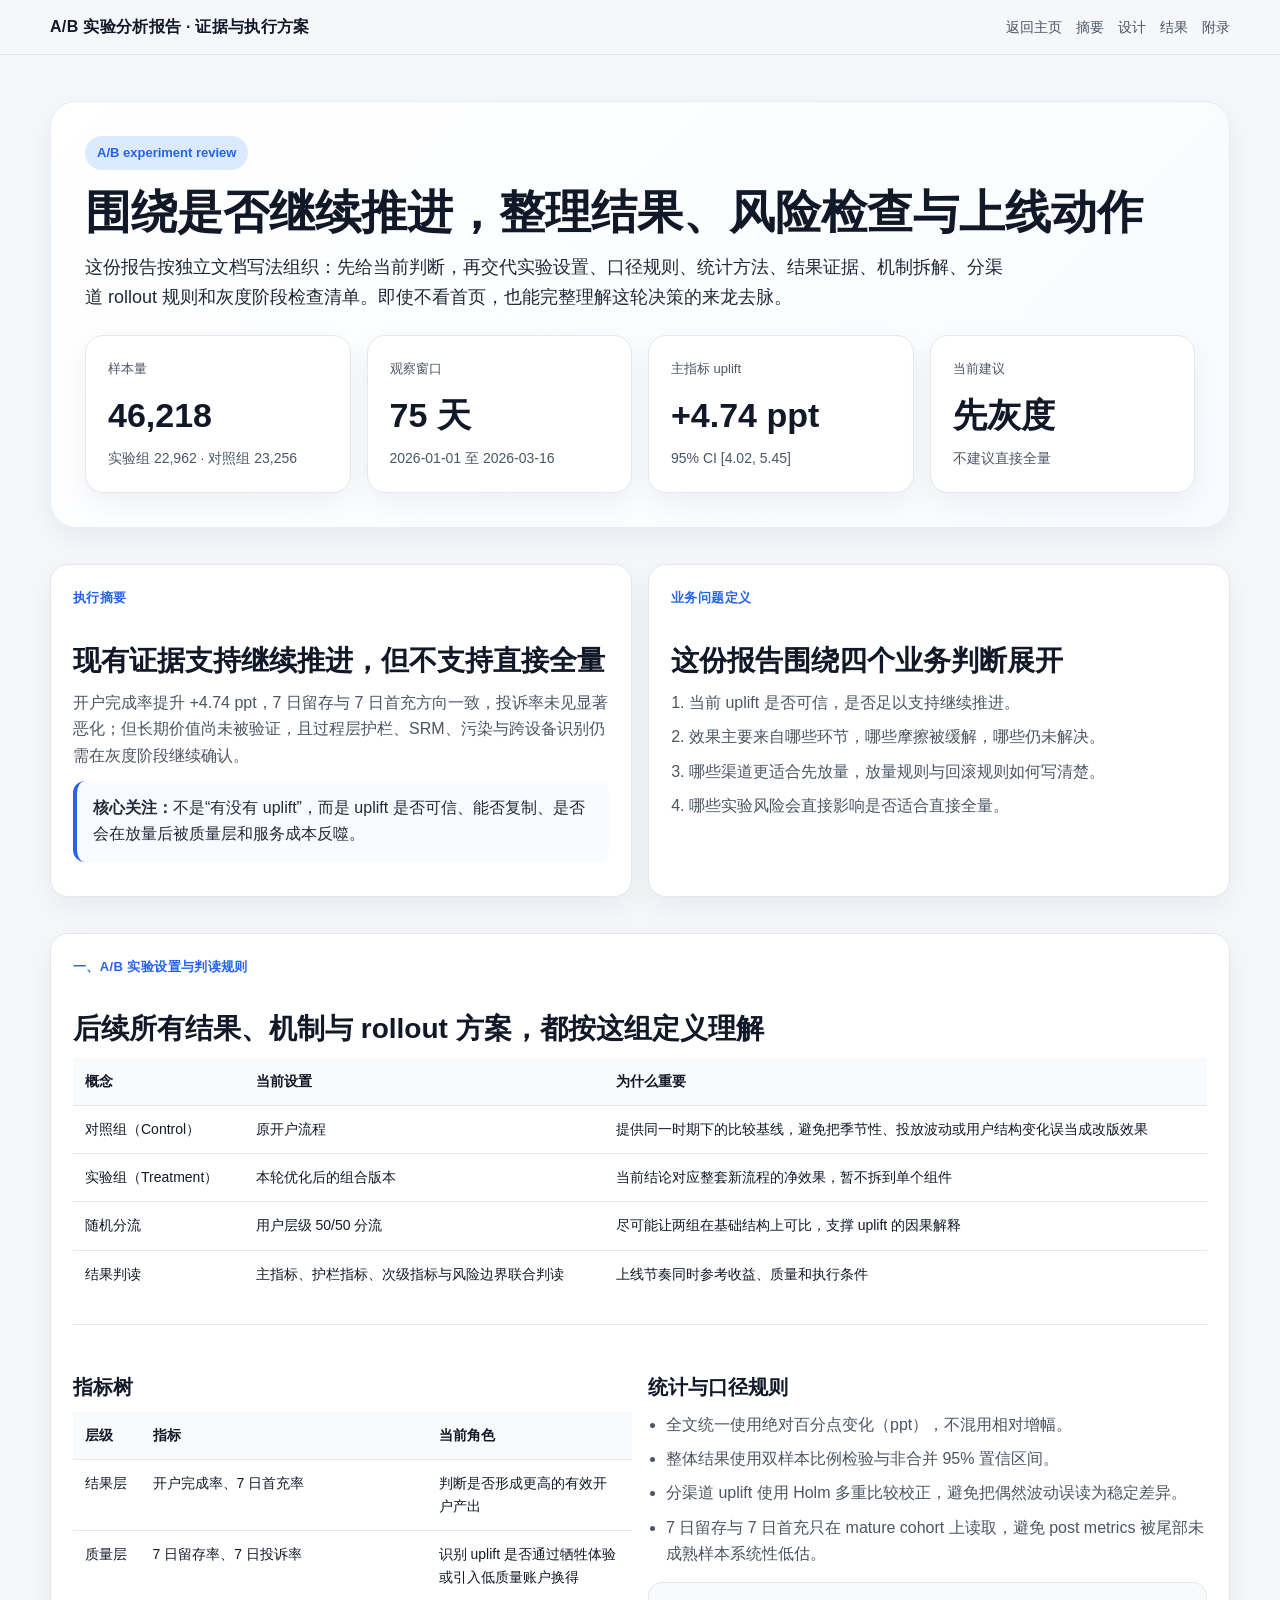
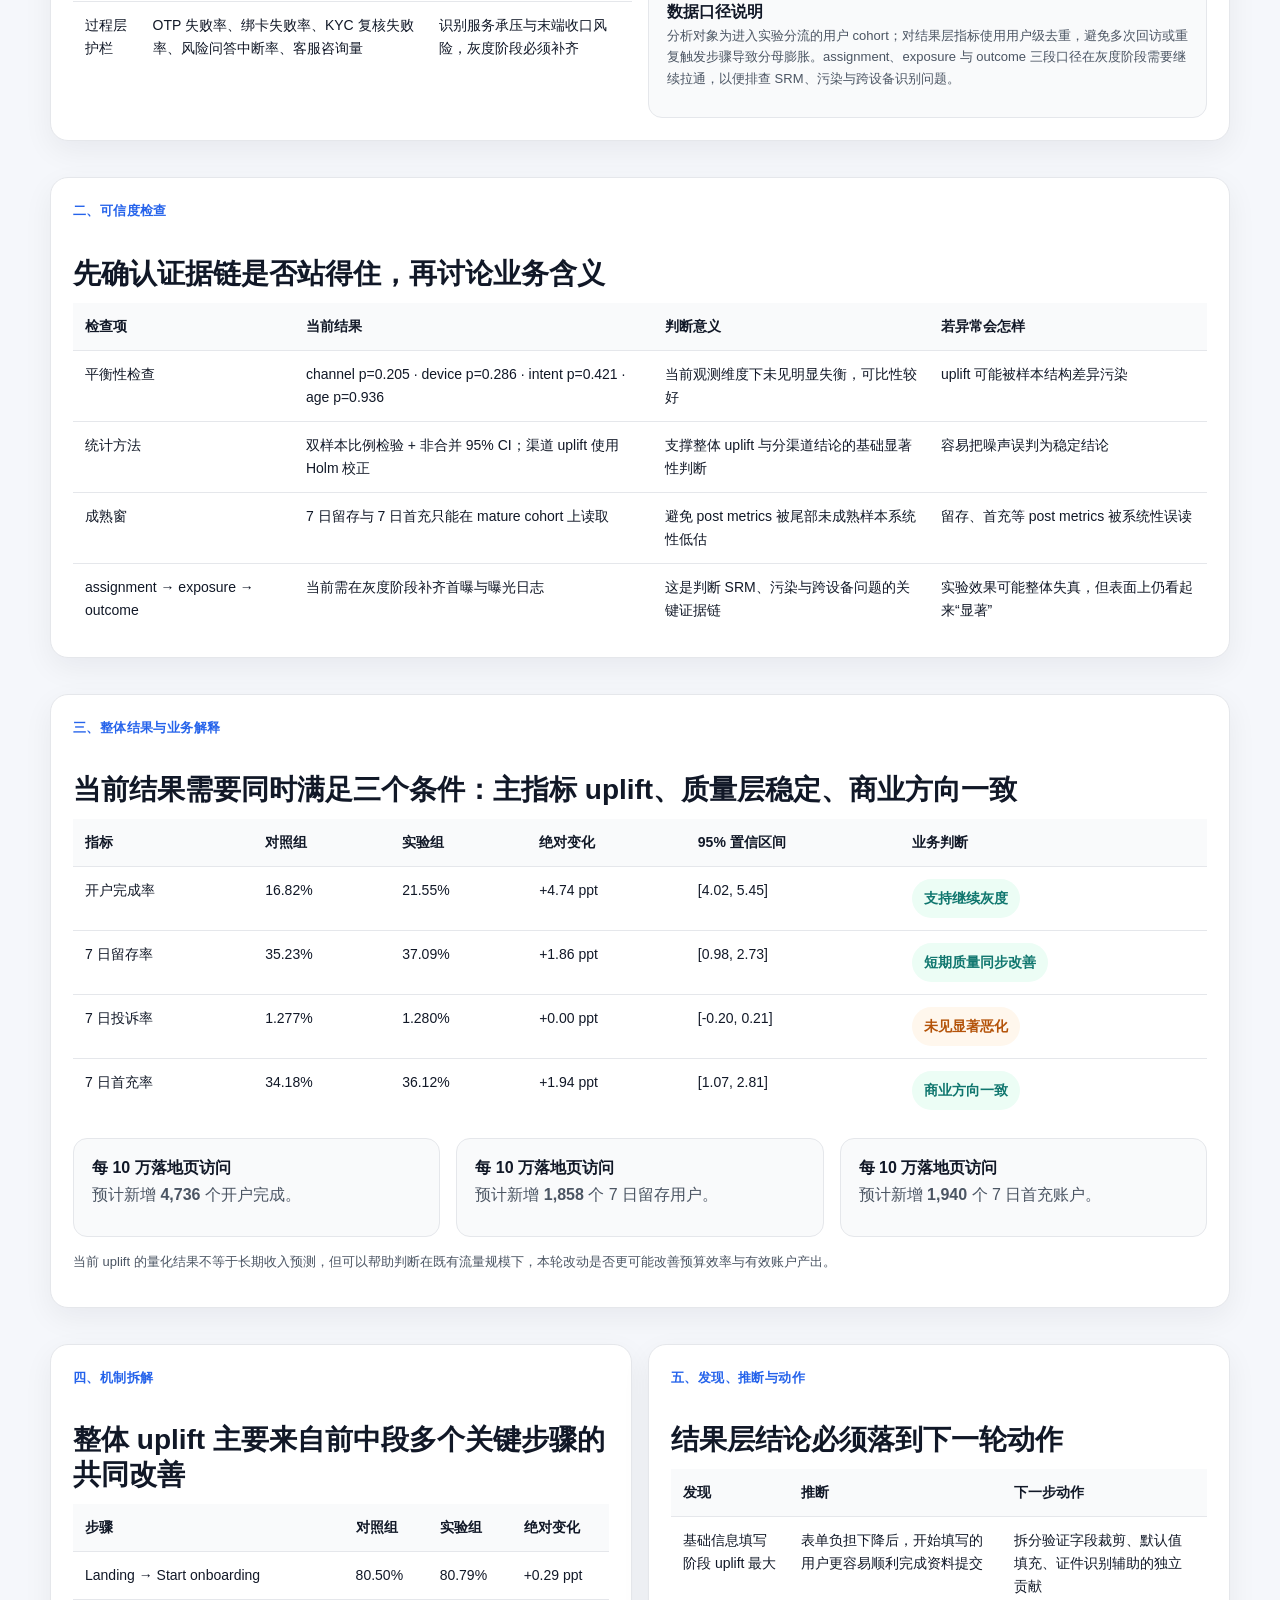
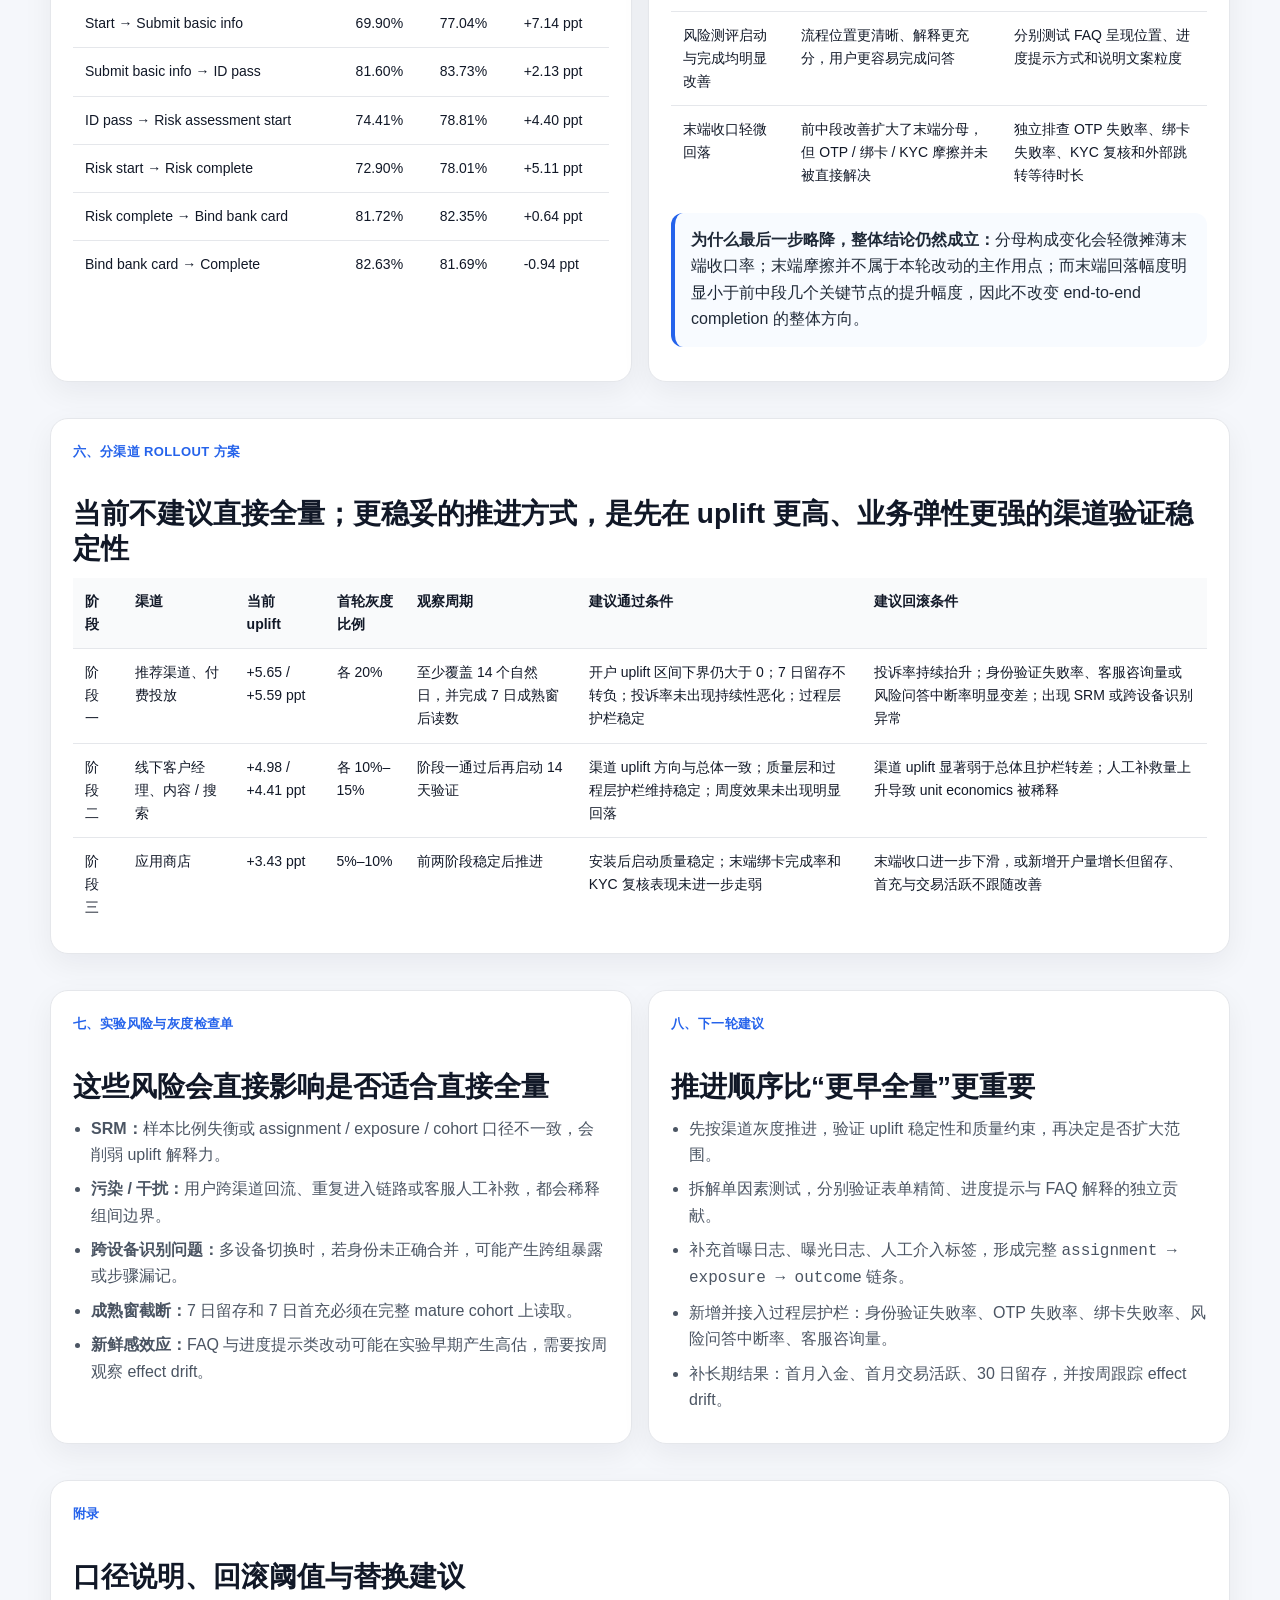
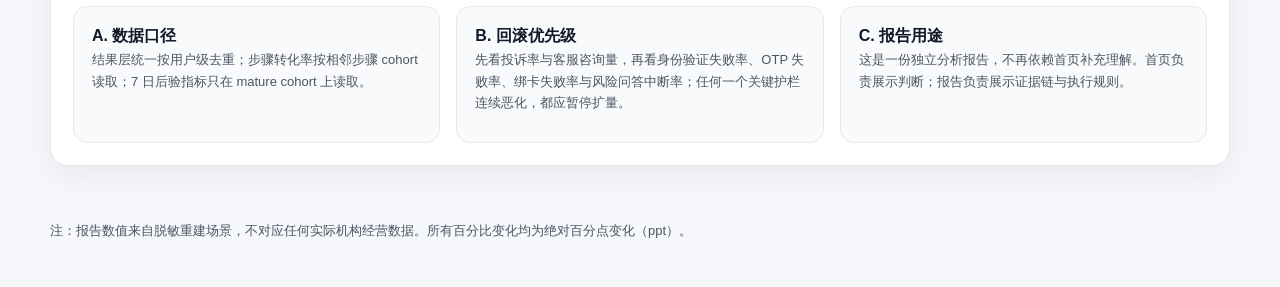
==== commit e1dce5bd: "update" ====
--- a/reports/brokerage_abtest_report.html
+++ b/reports/brokerage_abtest_report.html
@@ -1,184 +1,120 @@
 <!DOCTYPE html>
 <html lang="zh-CN">
 <head>
-  <meta charset="utf-8">
-  <meta name="viewport" content="width=device-width, initial-scale=1">
+  <meta charset="UTF-8">
+  <meta name="viewport" content="width=device-width, initial-scale=1.0">
   <title>分析报告｜券商 App 新客开户 A/B 实验复盘</title>
-  <meta name="description" content="券商 App 新客开户 A/B 实验分析报告，包含实验设置、判读规则、机制拆解、渠道分层与灰度上线方案。">
+  <meta name="description" content="围绕券商 App 新客开户流程优化，整理实验设置、证据链、机制拆解、分渠道 rollout 规则与灰度验证重点。">
   <link rel="stylesheet" href="../assets/site.css">
 </head>
 <body>
-  <header class="topbar">
+  <div class="topbar">
     <div class="container topbar-inner">
-      <div class="brand">
-        <span class="brand-badge"></span>
-        <span>A/B 实验分析报告 · 证据与执行方案</span>
-      </div>
+      <div class="brand">A/B 实验分析报告 · 证据与执行方案</div>
       <nav class="nav">
         <a href="../index.html">返回主页</a>
-        <a href="https://github.com/QILU-622/brokerage-onboarding-abtest" target="_blank" rel="noopener">GitHub</a>
+        <a href="#summary">摘要</a>
+        <a href="#design">设计</a>
+        <a href="#results">结果</a>
+        <a href="#appendix">附录</a>
       </nav>
     </div>
+  </div>
+
+  <header class="hero">
+    <div class="container">
+      <div class="hero-card">
+        <div class="eyebrow">A/B experiment review</div>
+        <h1>围绕是否继续推进，整理结果、风险检查与上线动作</h1>
+        <p class="lead">这份报告按独立文档写法组织：先给当前判断，再交代实验设置、口径规则、统计方法、结果证据、机制拆解、分渠道 rollout 规则和灰度阶段检查清单。即使不看首页，也能完整理解这轮决策的来龙去脉。</p>
+        <div class="grid-4" style="margin-top: 22px;">
+          <div class="card metric-card">
+            <div class="label">样本量</div>
+            <div class="value">46,218</div>
+            <div class="sub">实验组 22,962 · 对照组 23,256</div>
+          </div>
+          <div class="card metric-card">
+            <div class="label">观察窗口</div>
+            <div class="value">75 天</div>
+            <div class="sub">2026-01-01 至 2026-03-16</div>
+          </div>
+          <div class="card metric-card">
+            <div class="label">主指标 uplift</div>
+            <div class="value">+4.74 ppt</div>
+            <div class="sub">95% CI [4.02, 5.45]</div>
+          </div>
+          <div class="card metric-card">
+            <div class="label">当前建议</div>
+            <div class="value">先灰度</div>
+            <div class="sub">不建议直接全量</div>
+          </div>
+        </div>
+      </div>
+    </div>
   </header>
 
-  <main>
-    <section class="hero">
-      <div class="container">
-        <span class="eyebrow">A/B experiment review</span>
-        <div class="hero-grid">
-          <article class="card hero-card">
-            <div class="kicker">报告概览</div>
-            <h1>围绕是否继续推进，整理结果、风险检查与上线动作</h1>
-            <p class="hero-lead">
-              报告围绕四个业务判断展开：当前 uplift 是否可信、效果主要来自哪些环节、哪些渠道更适合先放量，以及哪些风险会直接影响是否能全量。
-            </p>
-            <div class="pill-row">
-              <span class="pill">样本量 46,218</span>
-              <span class="pill">事件日志 221,046</span>
-              <span class="pill">主指标 uplift +4.74 ppt</span>
-              <span class="pill">当前建议：先灰度，再决定是否扩量</span>
-            </div>
-          </article>
-
-          <aside class="card decision-card">
-            <div class="kicker">执行摘要</div>
-            <div class="decision-title">现有证据支持继续推进，但不支持直接全量</div>
-            <span class="tag">核心关注：结果稳定性与放量风险</span>
-            <div class="callout">
-              开户完成率提升 +4.74 ppt，7 日留存与 7 日首充方向一致，投诉率未见显著恶化；但长期价值尚未被验证，且过程层护栏、SRM、污染与跨设备识别仍需在灰度阶段继续确认。
-            </div>
-          </aside>
-        </div>
-      </div>
-    </section>
-
-    <section class="section">
-      <div class="container grid-4">
-        <article class="card metric-card">
-          <div class="metric-label">实验组 / 对照组</div>
-          <div class="metric-value">22,962 / 23,256</div>
-          <div class="metric-sub">用户层级 50/50 分流</div>
-        </article>
-        <article class="card metric-card">
-          <div class="metric-label">观察窗口</div>
-          <div class="metric-value">75 天</div>
-          <div class="metric-sub">2026-01-01 至 2026-03-16</div>
-        </article>
-        <article class="card metric-card">
-          <div class="metric-label">7 日留存 uplift</div>
-          <div class="metric-value">+1.86 ppt</div>
-          <div class="metric-sub">95% CI [0.98, 2.73]</div>
-        </article>
-        <article class="card metric-card">
-          <div class="metric-label">7 日首充 uplift</div>
-          <div class="metric-value">+1.94 ppt</div>
-          <div class="metric-sub">95% CI [1.07, 2.81]</div>
-        </article>
-      </div>
-    </section>
-
-    <section class="section">
-      <div class="container">
-        <div class="section-head">
+  <main class="container">
+    <section class="section" id="summary">
+      <div class="grid-2">
+        <div class="card">
+          <div class="kicker">执行摘要</div>
+          <h2>现有证据支持继续推进，但不支持直接全量</h2>
+          <p>开户完成率提升 +4.74 ppt，7 日留存与 7 日首充方向一致，投诉率未见显著恶化；但长期价值尚未被验证，且过程层护栏、SRM、污染与跨设备识别仍需在灰度阶段继续确认。</p>
+          <div class="callout"><strong>核心关注：</strong>不是“有没有 uplift”，而是 uplift 是否可信、能否复制、是否会在放量后被质量层和服务成本反噬。</div>
+        </div>
+        <div class="card">
+          <div class="kicker">业务问题定义</div>
+          <h2>这份报告围绕四个业务判断展开</h2>
+          <ol class="list-clean">
+            <li>当前 uplift 是否可信，是否足以支持继续推进。</li>
+            <li>效果主要来自哪些环节，哪些摩擦被缓解，哪些仍未解决。</li>
+            <li>哪些渠道更适合先放量，放量规则与回滚规则如何写清楚。</li>
+            <li>哪些实验风险会直接影响是否适合直接全量。</li>
+          </ol>
+        </div>
+      </div>
+    </section>
+
+    <section class="section" id="design">
+      <div class="card">
+        <div class="kicker">一、A/B 实验设置与判读规则</div>
+        <h2>后续所有结果、机制与 rollout 方案，都按这组定义理解</h2>
+        <div class="table-wrap">
+          <table>
+            <thead>
+              <tr>
+                <th>概念</th>
+                <th>当前设置</th>
+                <th>为什么重要</th>
+              </tr>
+            </thead>
+            <tbody>
+              <tr>
+                <td>对照组（Control）</td>
+                <td>原开户流程</td>
+                <td>提供同一时期下的比较基线，避免把季节性、投放波动或用户结构变化误当成改版效果</td>
+              </tr>
+              <tr>
+                <td>实验组（Treatment）</td>
+                <td>本轮优化后的组合版本</td>
+                <td>当前结论对应整套新流程的净效果，暂不拆到单个组件</td>
+              </tr>
+              <tr>
+                <td>随机分流</td>
+                <td>用户层级 50/50 分流</td>
+                <td>尽可能让两组在基础结构上可比，支撑 uplift 的因果解释</td>
+              </tr>
+              <tr>
+                <td>结果判读</td>
+                <td>主指标、护栏指标、次级指标与风险边界联合判读</td>
+                <td>上线节奏同时参考收益、质量和执行条件</td>
+              </tr>
+            </tbody>
+          </table>
+        </div>
+        <hr class="sep">
+        <div class="grid-2">
           <div>
-            <h2 class="section-title">一、业务问题定义</h2>
-            <p class="section-desc">
-              券商开户链路包含资料填写、身份校验、风险测评、绑卡与开户注册等多个高摩擦环节。在获客成本较高的场景里，本轮改动只有在同时提升 end-to-end completion、且不引入更差的质量或服务成本时，才具备继续扩量价值。
-            </p>
-          </div>
-        </div>
-        <div class="grid-3">
-          <article class="card panel">
-            <h3>问题 01</h3>
-            <p>这轮流程优化是否足以支持继续买量，并保持质量与服务成本稳定？</p>
-          </article>
-          <article class="card panel">
-            <h3>问题 02</h3>
-            <p>uplift 主要来自链路的哪个阶段，哪些摩擦被缓解，哪些仍未解决？</p>
-          </article>
-          <article class="card panel">
-            <h3>问题 03</h3>
-            <p>在不同渠道下，是否已经具备可复制的放量条件，以及应该如何设置升级与回滚规则？</p>
-          </article>
-        </div>
-      </div>
-    </section>
-
-    <section class="section">
-      <div class="container">
-        <div class="section-head">
-          <div>
-            <h2 class="section-title">二、A/B 实验设置与判读规则</h2>
-            <p class="section-desc">
-              本节交代实验设置与判读规则，后续结果和 rollout 方案都按这组定义理解。
-            </p>
-          </div>
-        </div>
-        <div class="grid-2">
-          <article class="card panel">
-            <h3>实验最基础的四个定义</h3>
-            <div class="table-wrap">
-              <table>
-                <thead>
-                  <tr>
-                    <th>概念</th>
-                    <th>当前设置</th>
-                    <th>为什么重要</th>
-                  </tr>
-                </thead>
-                <tbody>
-                  <tr>
-                    <td>对照组（Control）</td>
-                    <td>原开户流程</td>
-                    <td>提供同一时期下的比较基线，避免把季节性、投放波动或用户结构变化误当成改版效果</td>
-                  </tr>
-                  <tr>
-                    <td>实验组（Treatment）</td>
-                    <td>本轮优化后的组合版本</td>
-                    <td>当前结论对应整套新流程的净效果，暂不拆到单个组件</td>
-                  </tr>
-                  <tr>
-                    <td>随机分流</td>
-                    <td>用户层级 50/50 分流</td>
-                    <td>尽可能让两组在基础结构上可比，支撑 uplift 的因果解释</td>
-                  </tr>
-                  <tr>
-                    <td>结果判读</td>
-                    <td>看主指标、护栏指标、次级指标与风险边界的组合</td>
-                    <td>上线节奏同时参考收益、质量和执行条件</td>
-                  </tr>
-                </tbody>
-              </table>
-            </div>
-          </article>
-
-          <article class="card panel">
-            <h3>A/B 判读规则</h3>
-            <ul class="list-clean">
-              <li><strong>主指标：</strong>开户完成率。它直接回答本轮流程优化有没有提升 end-to-end conversion。</li>
-              <li><strong>护栏指标：</strong>7 日留存率与 7 日投诉率。用于判断 uplift 过程中是否伴随用户质量下降或服务成本上升。</li>
-              <li><strong>次级指标：</strong>7 日首充率。它不直接代表最终收入，但能补充观察新增开户是否更接近有效账户。</li>
-              <li><strong>uplift 规则：</strong>全文统一使用绝对百分点变化（ppt），不混用相对增幅。</li>
-              <li><strong>置信区间判读：</strong>95% 置信区间若跨 0，就不能稳健支持正向结论；若不跨 0，也仍需同时检查护栏和实验有效性。</li>
-            </ul>
-          </article>
-        </div>
-      </div>
-    </section>
-
-    <section class="section">
-      <div class="container">
-        <div class="section-head">
-          <div>
-            <h2 class="section-title">三、实验设计与证据链</h2>
-            <p class="section-desc">
-              当前实验框架采用用户层级 50/50 分流，观测窗口为 75 天。下文直接检查结果、指标和风险。
-            </p>
-          </div>
-        </div>
-
-        <div class="grid-2">
-          <article class="card panel">
             <h3>指标树</h3>
             <div class="table-wrap">
               <table>
@@ -191,340 +127,305 @@
                 </thead>
                 <tbody>
                   <tr>
-                    <td><strong>结果层</strong></td>
+                    <td>结果层</td>
                     <td>开户完成率、7 日首充率</td>
                     <td>判断是否形成更高的有效开户产出</td>
                   </tr>
                   <tr>
-                    <td><strong>质量层</strong></td>
+                    <td>质量层</td>
                     <td>7 日留存率、7 日投诉率</td>
-                    <td>识别是否用牺牲体验或引入低质量账户换转化</td>
+                    <td>识别 uplift 是否通过牺牲体验或引入低质量账户换得</td>
                   </tr>
                   <tr>
-                    <td><strong>过程层护栏</strong></td>
+                    <td>过程层护栏</td>
                     <td>OTP 失败率、绑卡失败率、KYC 复核失败率、风险问答中断率、客服咨询量</td>
                     <td>识别服务承压与末端收口风险，灰度阶段必须补齐</td>
                   </tr>
                 </tbody>
               </table>
             </div>
-          </article>
-
-          <article class="card panel">
-            <h3>可信度检查</h3>
-            <div class="table-wrap">
-              <table>
-                <thead>
-                  <tr>
-                    <th>检查项</th>
-                    <th>当前结果</th>
-                    <th>判断意义</th>
-                  </tr>
-                </thead>
-                <tbody>
-                  <tr>
-                    <td>平衡性检查</td>
-                    <td>channel p=0.205 · device p=0.286 · intent p=0.421 · age p=0.936</td>
-                    <td>当前观测维度下未见明显失衡，可比性较好</td>
-                  </tr>
-                  <tr>
-                    <td>统计方法</td>
-                    <td>双样本比例检验 + 非合并 95% CI；渠道 uplift 使用 Holm 校正</td>
-                    <td>支撑整体 uplift 与分渠道结论的基础显著性判断</td>
-                  </tr>
-                  <tr>
-                    <td>成熟窗</td>
-                    <td>7 日留存与 7 日首充只能在 mature cohort 上读取</td>
-                    <td>避免 post metrics 被尾部未成熟样本系统性低估</td>
-                  </tr>
-                  <tr>
-                    <td>assignment → exposure → outcome</td>
-                    <td>当前需在灰度阶段补齐首曝与曝光日志</td>
-                    <td>这是判断 SRM、污染与跨设备问题的关键证据链</td>
-                  </tr>
-                </tbody>
-              </table>
+          </div>
+          <div>
+            <h3>统计与口径规则</h3>
+            <ul class="list-clean">
+              <li>全文统一使用绝对百分点变化（ppt），不混用相对增幅。</li>
+              <li>整体结果使用双样本比例检验与非合并 95% 置信区间。</li>
+              <li>分渠道 uplift 使用 Holm 多重比较校正，避免把偶然波动误读为稳定差异。</li>
+              <li>7 日留存与 7 日首充只在 mature cohort 上读取，避免 post metrics 被尾部未成熟样本系统性低估。</li>
+            </ul>
+            <div class="note-box" style="margin-top: 14px;">
+              <strong>数据口径说明</strong>
+              <p class="small">分析对象为进入实验分流的用户 cohort；对结果层指标使用用户级去重，避免多次回访或重复触发步骤导致分母膨胀。assignment、exposure 与 outcome 三段口径在灰度阶段需要继续拉通，以便排查 SRM、污染与跨设备识别问题。</p>
             </div>
-          </article>
+          </div>
         </div>
       </div>
     </section>
 
     <section class="section">
-      <div class="container">
-        <div class="section-head">
-          <div>
-            <h2 class="section-title">四、整体结果与业务解释</h2>
-            <p class="section-desc">
-              当前结果需同时满足三个条件：主指标 uplift、质量层稳定、商业方向一致。
-            </p>
-          </div>
-        </div>
-        <div class="card panel">
+      <div class="card">
+        <div class="kicker">二、可信度检查</div>
+        <h2>先确认证据链是否站得住，再讨论业务含义</h2>
+        <div class="table-wrap">
+          <table>
+            <thead>
+              <tr>
+                <th>检查项</th>
+                <th>当前结果</th>
+                <th>判断意义</th>
+                <th>若异常会怎样</th>
+              </tr>
+            </thead>
+            <tbody>
+              <tr>
+                <td>平衡性检查</td>
+                <td>channel p=0.205 · device p=0.286 · intent p=0.421 · age p=0.936</td>
+                <td>当前观测维度下未见明显失衡，可比性较好</td>
+                <td>uplift 可能被样本结构差异污染</td>
+              </tr>
+              <tr>
+                <td>统计方法</td>
+                <td>双样本比例检验 + 非合并 95% CI；渠道 uplift 使用 Holm 校正</td>
+                <td>支撑整体 uplift 与分渠道结论的基础显著性判断</td>
+                <td>容易把噪声误判为稳定结论</td>
+              </tr>
+              <tr>
+                <td>成熟窗</td>
+                <td>7 日留存与 7 日首充只能在 mature cohort 上读取</td>
+                <td>避免 post metrics 被尾部未成熟样本系统性低估</td>
+                <td>留存、首充等 post metrics 被系统性误读</td>
+              </tr>
+              <tr>
+                <td>assignment → exposure → outcome</td>
+                <td>当前需在灰度阶段补齐首曝与曝光日志</td>
+                <td>这是判断 SRM、污染与跨设备问题的关键证据链</td>
+                <td>实验效果可能整体失真，但表面上仍看起来“显著”</td>
+              </tr>
+            </tbody>
+          </table>
+        </div>
+      </div>
+    </section>
+
+    <section class="section" id="results">
+      <div class="card">
+        <div class="kicker">三、整体结果与业务解释</div>
+        <h2>当前结果需要同时满足三个条件：主指标 uplift、质量层稳定、商业方向一致</h2>
+        <div class="table-wrap">
+          <table>
+            <thead>
+              <tr>
+                <th>指标</th>
+                <th>对照组</th>
+                <th>实验组</th>
+                <th>绝对变化</th>
+                <th>95% 置信区间</th>
+                <th>业务判断</th>
+              </tr>
+            </thead>
+            <tbody>
+              <tr>
+                <td>开户完成率</td>
+                <td>16.82%</td>
+                <td>21.55%</td>
+                <td>+4.74 ppt</td>
+                <td>[4.02, 5.45]</td>
+                <td><span class="status good">支持继续灰度</span></td>
+              </tr>
+              <tr>
+                <td>7 日留存率</td>
+                <td>35.23%</td>
+                <td>37.09%</td>
+                <td>+1.86 ppt</td>
+                <td>[0.98, 2.73]</td>
+                <td><span class="status good">短期质量同步改善</span></td>
+              </tr>
+              <tr>
+                <td>7 日投诉率</td>
+                <td>1.277%</td>
+                <td>1.280%</td>
+                <td>+0.00 ppt</td>
+                <td>[-0.20, 0.21]</td>
+                <td><span class="status warn">未见显著恶化</span></td>
+              </tr>
+              <tr>
+                <td>7 日首充率</td>
+                <td>34.18%</td>
+                <td>36.12%</td>
+                <td>+1.94 ppt</td>
+                <td>[1.07, 2.81]</td>
+                <td><span class="status good">商业方向一致</span></td>
+              </tr>
+            </tbody>
+          </table>
+        </div>
+        <div class="grid-3" style="margin-top: 16px;">
+          <div class="note-box"><strong>每 10 万落地页访问</strong><p>预计新增 <strong>4,736</strong> 个开户完成。</p></div>
+          <div class="note-box"><strong>每 10 万落地页访问</strong><p>预计新增 <strong>1,858</strong> 个 7 日留存用户。</p></div>
+          <div class="note-box"><strong>每 10 万落地页访问</strong><p>预计新增 <strong>1,940</strong> 个 7 日首充账户。</p></div>
+        </div>
+        <p class="small" style="margin-top: 14px;">当前 uplift 的量化结果不等于长期收入预测，但可以帮助判断在既有流量规模下，本轮改动是否更可能改善预算效率与有效账户产出。</p>
+      </div>
+    </section>
+
+    <section class="section">
+      <div class="grid-2">
+        <div class="card">
+          <div class="kicker">四、机制拆解</div>
+          <h2>整体 uplift 主要来自前中段多个关键步骤的共同改善</h2>
           <div class="table-wrap">
             <table>
               <thead>
                 <tr>
-                  <th>指标</th>
+                  <th>步骤</th>
                   <th>对照组</th>
                   <th>实验组</th>
                   <th>绝对变化</th>
-                  <th>95% 置信区间</th>
-                  <th>业务判断</th>
+                </tr>
+              </thead>
+              <tbody>
+                <tr><td>Landing → Start onboarding</td><td>80.50%</td><td>80.79%</td><td>+0.29 ppt</td></tr>
+                <tr><td>Start → Submit basic info</td><td>69.90%</td><td>77.04%</td><td>+7.14 ppt</td></tr>
+                <tr><td>Submit basic info → ID pass</td><td>81.60%</td><td>83.73%</td><td>+2.13 ppt</td></tr>
+                <tr><td>ID pass → Risk assessment start</td><td>74.41%</td><td>78.81%</td><td>+4.40 ppt</td></tr>
+                <tr><td>Risk start → Risk complete</td><td>72.90%</td><td>78.01%</td><td>+5.11 ppt</td></tr>
+                <tr><td>Risk complete → Bind bank card</td><td>81.72%</td><td>82.35%</td><td>+0.64 ppt</td></tr>
+                <tr><td>Bind bank card → Complete</td><td>82.63%</td><td>81.69%</td><td>-0.94 ppt</td></tr>
+              </tbody>
+            </table>
+          </div>
+        </div>
+        <div class="card">
+          <div class="kicker">五、发现、推断与动作</div>
+          <h2>结果层结论必须落到下一轮动作</h2>
+          <div class="table-wrap">
+            <table>
+              <thead>
+                <tr>
+                  <th>发现</th>
+                  <th>推断</th>
+                  <th>下一步动作</th>
                 </tr>
               </thead>
               <tbody>
                 <tr>
-                  <td>开户完成率</td>
-                  <td>16.82%</td>
-                  <td>21.55%</td>
-                  <td class="highlight-positive">+4.74 ppt</td>
-                  <td>[4.02, 5.45]</td>
-                  <td>支持继续灰度</td>
+                  <td>基础信息填写阶段 uplift 最大</td>
+                  <td>表单负担下降后，开始填写的用户更容易顺利完成资料提交</td>
+                  <td>拆分验证字段裁剪、默认值填充、证件识别辅助的独立贡献</td>
                 </tr>
                 <tr>
-                  <td>7 日留存率</td>
-                  <td>35.23%</td>
-                  <td>37.09%</td>
-                  <td class="highlight-positive">+1.86 ppt</td>
-                  <td>[0.98, 2.73]</td>
-                  <td>短期质量同步改善</td>
+                  <td>风险测评启动与完成均明显改善</td>
+                  <td>流程位置更清晰、解释更充分，用户更容易完成问答</td>
+                  <td>分别测试 FAQ 呈现位置、进度提示方式和说明文案粒度</td>
                 </tr>
                 <tr>
-                  <td>7 日投诉率</td>
-                  <td>1.277%</td>
-                  <td>1.280%</td>
-                  <td>+0.00 ppt</td>
-                  <td>[-0.20, 0.21]</td>
-                  <td>未见显著恶化</td>
-                </tr>
-                <tr>
-                  <td>7 日首充率</td>
-                  <td>34.18%</td>
-                  <td>36.12%</td>
-                  <td class="highlight-positive">+1.94 ppt</td>
-                  <td>[1.07, 2.81]</td>
-                  <td>商业方向一致</td>
+                  <td>末端收口轻微回落</td>
+                  <td>前中段改善扩大了末端分母，但 OTP / 绑卡 / KYC 摩擦并未被直接解决</td>
+                  <td>独立排查 OTP 失败率、绑卡失败率、KYC 复核和外部跳转等待时长</td>
                 </tr>
               </tbody>
             </table>
           </div>
-          <hr class="sep">
-          <p class="muted">当前证据更接近于流程摩擦和认知负担下降后的转化改善。现阶段可以继续灰度，但还不能直接外推到首月入金、活跃交易与 LTV。</p>
+          <div class="callout" style="margin-top: 14px;"><strong>为什么最后一步略降，整体结论仍然成立：</strong>分母构成变化会轻微摊薄末端收口率；末端摩擦并不属于本轮改动的主作用点；而末端回落幅度明显小于前中段几个关键节点的提升幅度，因此不改变 end-to-end completion 的整体方向。</div>
         </div>
       </div>
     </section>
 
     <section class="section">
-      <div class="container">
-        <div class="section-head">
-          <div>
-            <h2 class="section-title">五、机制拆解：从现象走向动作</h2>
-            <p class="section-desc">
-              整体 uplift 主要来自前中段多个关键步骤的共同改善。下一轮动作也应沿着这些节点继续细拆。
-            </p>
-          </div>
-        </div>
-        <div class="grid-2">
-          <article class="card panel">
-            <h3>相邻步骤转化率</h3>
-            <div class="table-wrap">
-              <table>
-                <thead>
-                  <tr>
-                    <th>步骤</th>
-                    <th>对照组</th>
-                    <th>实验组</th>
-                    <th>绝对变化</th>
-                  </tr>
-                </thead>
-                <tbody>
-                  <tr><td>Landing → Start onboarding</td><td>80.50%</td><td>80.79%</td><td>+0.29 ppt</td></tr>
-                  <tr><td>Start → Submit basic info</td><td>69.90%</td><td>77.04%</td><td class="highlight-positive">+7.14 ppt</td></tr>
-                  <tr><td>Submit basic info → ID pass</td><td>81.60%</td><td>83.73%</td><td>+2.13 ppt</td></tr>
-                  <tr><td>ID pass → Risk assessment start</td><td>74.41%</td><td>78.81%</td><td class="highlight-positive">+4.40 ppt</td></tr>
-                  <tr><td>Risk start → Risk complete</td><td>72.90%</td><td>78.01%</td><td class="highlight-positive">+5.11 ppt</td></tr>
-                  <tr><td>Risk complete → Bind bank card</td><td>81.72%</td><td>82.35%</td><td>+0.64 ppt</td></tr>
-                  <tr><td>Bind bank card → Complete</td><td>82.63%</td><td>81.69%</td><td class="highlight-warning">-0.94 ppt</td></tr>
-                </tbody>
-              </table>
-            </div>
-          </article>
-
-          <article class="card panel">
-            <h3>发现、推断与动作</h3>
-            <div class="table-wrap">
-              <table>
-                <thead>
-                  <tr>
-                    <th>发现</th>
-                    <th>推断</th>
-                    <th>下一步动作</th>
-                  </tr>
-                </thead>
-                <tbody>
-                  <tr>
-                    <td>基础信息填写阶段 uplift 最大</td>
-                    <td>表单负担下降后，开始填写的用户更容易顺利完成资料提交</td>
-                    <td>拆分验证字段裁剪、默认值填充、证件识别辅助的独立贡献</td>
-                  </tr>
-                  <tr>
-                    <td>风险测评启动与完成均明显改善</td>
-                    <td>流程位置更清晰、解释更充分，用户更容易完成问答</td>
-                    <td>分别测试 FAQ 呈现位置、进度提示方式和说明文案粒度</td>
-                  </tr>
-                  <tr>
-                    <td>末端收口轻微回落</td>
-                    <td>前中段改善扩大了末端分母，但 OTP / 绑卡 / KYC 摩擦并未被直接解决</td>
-                    <td>独立排查 OTP 失败率、绑卡失败率、KYC 复核和外部跳转等待时长</td>
-                  </tr>
-                </tbody>
-              </table>
-            </div>
-          </article>
-        </div>
-
-        <div class="card panel" style="margin-top:18px;">
-          <h3>为什么最后一步略降，整体结论仍然成立</h3>
+      <div class="card">
+        <div class="kicker">六、分渠道 rollout 方案</div>
+        <h2>当前不建议直接全量；更稳妥的推进方式，是先在 uplift 更高、业务弹性更强的渠道验证稳定性</h2>
+        <div class="table-wrap">
+          <table>
+            <thead>
+              <tr>
+                <th>阶段</th>
+                <th>渠道</th>
+                <th>当前 uplift</th>
+                <th>首轮灰度比例</th>
+                <th>观察周期</th>
+                <th>建议通过条件</th>
+                <th>建议回滚条件</th>
+              </tr>
+            </thead>
+            <tbody>
+              <tr>
+                <td>阶段一</td>
+                <td>推荐渠道、付费投放</td>
+                <td>+5.65 / +5.59 ppt</td>
+                <td>各 20%</td>
+                <td>至少覆盖 14 个自然日，并完成 7 日成熟窗后读数</td>
+                <td>开户 uplift 区间下界仍大于 0；7 日留存不转负；投诉率未出现持续性恶化；过程层护栏稳定</td>
+                <td>投诉率持续抬升；身份验证失败率、客服咨询量或风险问答中断率明显变差；出现 SRM 或跨设备识别异常</td>
+              </tr>
+              <tr>
+                <td>阶段二</td>
+                <td>线下客户经理、内容 / 搜索</td>
+                <td>+4.98 / +4.41 ppt</td>
+                <td>各 10%–15%</td>
+                <td>阶段一通过后再启动 14 天验证</td>
+                <td>渠道 uplift 方向与总体一致；质量层和过程层护栏维持稳定；周度效果未出现明显回落</td>
+                <td>渠道 uplift 显著弱于总体且护栏转差；人工补救量上升导致 unit economics 被稀释</td>
+              </tr>
+              <tr>
+                <td>阶段三</td>
+                <td>应用商店</td>
+                <td>+3.43 ppt</td>
+                <td>5%–10%</td>
+                <td>前两阶段稳定后推进</td>
+                <td>安装后启动质量稳定；末端绑卡完成率和 KYC 复核表现未进一步走弱</td>
+                <td>末端收口进一步下滑，或新增开户量增长但留存、首充与交易活跃不跟随改善</td>
+              </tr>
+            </tbody>
+          </table>
+        </div>
+      </div>
+    </section>
+
+    <section class="section">
+      <div class="grid-2">
+        <div class="card">
+          <div class="kicker">七、实验风险与灰度检查单</div>
+          <h2>这些风险会直接影响是否适合直接全量</h2>
           <ul class="list-clean">
-            <li><strong>分母构成变化：</strong>前中段改善把更多中等意向用户送到末端，末端分母扩大后，收口率被轻微摊薄是可能的。</li>
-            <li><strong>末端摩擦未被直接解决：</strong>OTP、银行卡验证、KYC 复核与外部跳转等待等因素仍然存在，不属于本轮改动的主作用点。</li>
-            <li><strong>量级不对称：</strong>末端回落幅度明显小于前中段几个关键节点的提升幅度，因此不改变 end-to-end completion 的整体方向。</li>
+            <li><strong>SRM：</strong>样本比例失衡或 assignment / exposure / cohort 口径不一致，会削弱 uplift 解释力。</li>
+            <li><strong>污染 / 干扰：</strong>用户跨渠道回流、重复进入链路或客服人工补救，都会稀释组间边界。</li>
+            <li><strong>跨设备识别问题：</strong>多设备切换时，若身份未正确合并，可能产生跨组暴露或步骤漏记。</li>
+            <li><strong>成熟窗截断：</strong>7 日留存和 7 日首充必须在完整 mature cohort 上读取。</li>
+            <li><strong>新鲜感效应：</strong>FAQ 与进度提示类改动可能在实验早期产生高估，需要按周观察 effect drift。</li>
           </ul>
         </div>
-      </div>
-    </section>
-
-    <section class="section">
-      <div class="container">
-        <div class="section-head">
-          <div>
-            <h2 class="section-title">六、分渠道 rollout 方案</h2>
-            <p class="section-desc">
-              当前不建议直接全量。更稳妥的推进方式，是先在 uplift 更高、业务弹性更强的渠道验证稳定性，再逐步扩到其余渠道，并把通过条件与回滚条件写成明确规则。
-            </p>
-          </div>
-        </div>
-        <div class="card panel">
-          <div class="table-wrap">
-            <table>
-              <thead>
-                <tr>
-                  <th>阶段</th>
-                  <th>渠道</th>
-                  <th>当前 uplift</th>
-                  <th>首轮灰度比例</th>
-                  <th>观察周期</th>
-                  <th>建议通过条件</th>
-                  <th>建议回滚条件</th>
-                </tr>
-              </thead>
-              <tbody>
-                <tr>
-                  <td><strong>阶段一</strong></td>
-                  <td>推荐渠道、付费投放</td>
-                  <td>+5.65 / +5.59 ppt</td>
-                  <td>各 20%</td>
-                  <td>至少覆盖 14 个自然日，并完成 7 日成熟窗后读数</td>
-                  <td>开户 uplift 区间下界仍大于 0；7 日留存不转负；投诉率未出现持续性恶化；过程层护栏稳定</td>
-                  <td>投诉率持续抬升；身份验证失败率、客服咨询量或风险问答中断率明显变差；出现 SRM 或跨设备识别异常</td>
-                </tr>
-                <tr>
-                  <td><strong>阶段二</strong></td>
-                  <td>线下客户经理、内容 / 搜索</td>
-                  <td>+4.98 / +4.41 ppt</td>
-                  <td>各 10%–15%</td>
-                  <td>阶段一通过后再启动 14 天验证</td>
-                  <td>渠道 uplift 方向与总体一致；质量层和过程层护栏维持稳定；周度效果未出现明显回落</td>
-                  <td>渠道 uplift 显著弱于总体且护栏转差；人工补救量上升导致 unit economics 被稀释</td>
-                </tr>
-                <tr>
-                  <td><strong>阶段三</strong></td>
-                  <td>应用商店</td>
-                  <td>+3.43 ppt</td>
-                  <td>5%–10%</td>
-                  <td>前两阶段稳定后推进</td>
-                  <td>安装后启动质量稳定；末端绑卡完成率和 KYC 复核表现未进一步走弱</td>
-                  <td>末端收口进一步下滑，或新增开户量增长但留存、首充与交易活跃不跟随改善</td>
-                </tr>
-              </tbody>
-            </table>
-          </div>
-          <p class="small">灰度比例为执行建议，用于统一后续推进节奏。</p>
-        </div>
-      </div>
-    </section>
-
-    <section class="section">
-      <div class="container">
-        <div class="section-head">
-          <div>
-            <h2 class="section-title">七、业务价值与经营含义</h2>
-            <p class="section-desc">
-              当前 uplift 的量化结果不等于长期收入预测，但可以帮助判断在既有流量规模下，本轮改动是否更可能改善预算效率与有效账户产出。
-            </p>
-          </div>
-        </div>
+        <div class="card">
+          <div class="kicker">八、下一轮建议</div>
+          <h2>推进顺序比“更早全量”更重要</h2>
+          <ul class="list-clean">
+            <li>先按渠道灰度推进，验证 uplift 稳定性和质量约束，再决定是否扩大范围。</li>
+            <li>拆解单因素测试，分别验证表单精简、进度提示与 FAQ 解释的独立贡献。</li>
+            <li>补充首曝日志、曝光日志、人工介入标签，形成完整 <span class="mono">assignment → exposure → outcome</span> 链条。</li>
+            <li>新增并接入过程层护栏：身份验证失败率、OTP 失败率、绑卡失败率、风险问答中断率、客服咨询量。</li>
+            <li>补长期结果：首月入金、首月交易活跃、30 日留存，并按周跟踪 effect drift。</li>
+          </ul>
+        </div>
+      </div>
+    </section>
+
+    <section class="section" id="appendix">
+      <div class="card">
+        <div class="kicker">附录</div>
+        <h2>口径说明、回滚阈值与替换建议</h2>
         <div class="grid-3">
-          <article class="card metric-card">
-            <div class="metric-label">每 10 万落地页访问</div>
-            <div class="metric-value">+4,736</div>
-            <div class="metric-sub">新增开户完成</div>
-          </article>
-          <article class="card metric-card">
-            <div class="metric-label">每 10 万落地页访问</div>
-            <div class="metric-value">+1,858</div>
-            <div class="metric-sub">新增 7 日留存用户</div>
-          </article>
-          <article class="card metric-card">
-            <div class="metric-label">每 10 万落地页访问</div>
-            <div class="metric-value">+1,940</div>
-            <div class="metric-sub">新增 7 日首充账户</div>
-          </article>
-        </div>
-        <div class="card panel" style="margin-top:18px;">
-          <h3>经营解释</h3>
-          <ul class="list-clean">
-            <li>新增开户完成与 7 日首充率同步改善，说明当前 uplift 并非单纯扩张低质量账户。</li>
-            <li>若推荐渠道和付费投放的 uplift 在灰度阶段保持稳定，则相同预算下的有效开户产出更可能改善，预算优先向这些渠道倾斜更有现实意义。</li>
-            <li>若渠道 mix、投放策略或风控门槛发生变化，所有业务价值外推都应重新估算，不能直接沿用本轮点估计。</li>
-          </ul>
-        </div>
-      </div>
-    </section>
-
-    <section class="section">
-      <div class="container">
-        <div class="section-head">
-          <div>
-            <h2 class="section-title">八、实验风险与下一步</h2>
-            <p class="section-desc">
-              这些风险会直接影响是否适合直接全量，因此需要在灰度阶段固定检查。
-            </p>
-          </div>
-        </div>
-        <div class="grid-2">
-          <article class="card panel">
-            <h3>需要继续验证的风险</h3>
-            <ul class="list-clean">
-              <li>SRM：样本比例失衡或 assignment / exposure / cohort 口径不一致，会削弱 uplift 解释力。</li>
-              <li>污染 / 干扰：用户跨渠道回流、重复进入链路或客服人工补救，都会稀释组间边界。</li>
-              <li>跨设备识别问题：用户多设备切换时，若身份未正确合并，可能产生跨组暴露或步骤漏记。</li>
-              <li>成熟窗截断：7 日留存和 7 日首充必须在完整 mature cohort 上读取。</li>
-              <li>新鲜感效应：FAQ 与进度提示类改动，可能在实验早期产生高估，需要按周观察 effect drift。</li>
-            </ul>
-          </article>
-
-          <article class="card panel">
-            <h3>下一轮建议</h3>
-            <ul class="list-clean">
-              <li>先按渠道灰度推进，验证 uplift 稳定性和质量约束，再决定是否扩大范围。</li>
-              <li>拆解单因素测试，分别验证表单精简、进度提示与 FAQ 解释的独立贡献。</li>
-              <li>补充首曝日志、曝光日志、人工介入标签，形成完整 assignment → exposure → outcome 链条。</li>
-              <li>新增并接入过程层护栏：身份验证失败率、OTP 失败率、绑卡失败率、风险问答中断率、客服咨询量。</li>
-              <li>补长期结果：首月入金、首月交易活跃、30 日留存，并按周跟踪 effect drift。</li>
-            </ul>
-          </article>
+          <div class="note-box">
+            <strong>A. 数据口径</strong>
+            <p class="small">结果层统一按用户级去重；步骤转化率按相邻步骤 cohort 读取；7 日后验指标只在 mature cohort 上读取。</p>
+          </div>
+          <div class="note-box">
+            <strong>B. 回滚优先级</strong>
+            <p class="small">先看投诉率与客服咨询量，再看身份验证失败率、OTP 失败率、绑卡失败率与风险问答中断率；任何一个关键护栏连续恶化，都应暂停扩量。</p>
+          </div>
+          <div class="note-box">
+            <strong>C. 报告用途</strong>
+            <p class="small">这是一份独立分析报告，不再依赖首页补充理解。首页负责展示判断；报告负责展示证据链与执行规则。</p>
+          </div>
         </div>
       </div>
     </section>
@@ -532,9 +433,7 @@
 
   <footer class="footer">
     <div class="container">
-      <div class="footer-note">
-        注：报告数值来自脱敏重建场景，不对应任何实际机构经营数据。所有百分比变化均为绝对百分点变化（ppt）。
-      </div>
+      注：报告数值来自脱敏重建场景，不对应任何实际机构经营数据。所有百分比变化均为绝对百分点变化（ppt）。
     </div>
   </footer>
 </body>
--- a/assets/site.css
+++ b/assets/site.css
@@ -0,0 +1,136 @@
+
+:root {
+  --bg: #f5f7fb;
+  --card: #ffffff;
+  --ink: #111827;
+  --muted: #4b5563;
+  --line: #e5e7eb;
+  --accent: #2563eb;
+  --accent-soft: #dbeafe;
+  --good: #0f766e;
+  --warn: #b45309;
+  --bad: #b91c1c;
+  --shadow: 0 10px 30px rgba(15, 23, 42, 0.06);
+  --radius: 18px;
+  --max: 1180px;
+}
+* { box-sizing: border-box; }
+html { scroll-behavior: smooth; }
+body {
+  margin: 0;
+  font-family: -apple-system, BlinkMacSystemFont, "Segoe UI", Roboto, "PingFang SC", "Hiragino Sans GB", "Microsoft YaHei", sans-serif;
+  background: var(--bg);
+  color: var(--ink);
+  line-height: 1.65;
+}
+a { color: var(--accent); text-decoration: none; }
+a:hover { text-decoration: underline; }
+.container { width: min(var(--max), calc(100% - 32px)); margin: 0 auto; }
+.topbar {
+  position: sticky; top: 0; z-index: 20;
+  backdrop-filter: blur(12px);
+  background: rgba(245, 247, 251, 0.88);
+  border-bottom: 1px solid rgba(229, 231, 235, 0.9);
+}
+.topbar-inner {
+  display: flex; justify-content: space-between; align-items: center;
+  gap: 16px; padding: 14px 0;
+}
+.brand { font-weight: 800; letter-spacing: 0.02em; }
+.nav { display: flex; gap: 14px; flex-wrap: wrap; }
+.nav a { color: var(--muted); font-size: 14px; }
+.hero {
+  padding: 46px 0 26px;
+}
+.hero-card {
+  background: linear-gradient(135deg, #ffffff 0%, #f8fbff 100%);
+  border: 1px solid #e6edf8;
+  border-radius: 26px;
+  box-shadow: var(--shadow);
+  padding: 34px;
+}
+.eyebrow {
+  display: inline-flex; align-items: center; gap: 8px;
+  padding: 6px 12px; border-radius: 999px; background: var(--accent-soft);
+  color: var(--accent); font-size: 13px; font-weight: 700;
+}
+h1, h2, h3, h4 { line-height: 1.25; margin: 0 0 12px; }
+h1 { font-size: clamp(30px, 4vw, 46px); margin-top: 14px; }
+h2 { font-size: 28px; margin-top: 34px; }
+h3 { font-size: 20px; margin-top: 24px; }
+h4 { font-size: 16px; margin-top: 16px; }
+p { margin: 0 0 12px; color: var(--muted); }
+.lead { font-size: 18px; color: #1f2937; max-width: 920px; }
+.hero-actions { display: flex; gap: 12px; flex-wrap: wrap; margin-top: 22px; }
+.button {
+  display: inline-flex; align-items: center; justify-content: center;
+  padding: 11px 16px; border-radius: 12px; border: 1px solid var(--line);
+  background: white; color: var(--ink); font-weight: 700;
+}
+.button.primary { background: var(--accent); color: white; border-color: var(--accent); }
+.grid-4, .grid-3, .grid-2 { display: grid; gap: 16px; }
+.grid-4 { grid-template-columns: repeat(4, minmax(0, 1fr)); }
+.grid-3 { grid-template-columns: repeat(3, minmax(0, 1fr)); }
+.grid-2 { grid-template-columns: repeat(2, minmax(0, 1fr)); }
+.card {
+  background: var(--card); border: 1px solid var(--line); border-radius: var(--radius);
+  box-shadow: var(--shadow); padding: 22px;
+}
+.metric-card .label { font-size: 13px; color: var(--muted); margin-bottom: 8px; }
+.metric-card .value { font-size: clamp(24px, 3vw, 34px); font-weight: 800; margin-bottom: 4px; }
+.metric-card .sub { font-size: 14px; color: var(--muted); }
+.kicker { color: var(--accent); font-weight: 800; letter-spacing: 0.03em; font-size: 13px; text-transform: uppercase; }
+.section { padding: 10px 0 26px; }
+.list-clean { margin: 0; padding-left: 18px; }
+.list-clean li { margin-bottom: 8px; color: var(--muted); }
+.callout {
+  border-left: 4px solid var(--accent); padding: 14px 16px; background: #f8fbff;
+  border-radius: 12px; color: #1f2937; margin: 12px 0;
+}
+.status {
+  display: inline-flex; align-items: center; gap: 8px;
+  padding: 8px 12px; border-radius: 999px; font-weight: 700; font-size: 14px;
+}
+.status.good { background: #ecfdf5; color: var(--good); }
+.status.warn { background: #fff7ed; color: var(--warn); }
+.status.bad { background: #fef2f2; color: var(--bad); }
+.table-wrap { overflow-x: auto; }
+table {
+  width: 100%; border-collapse: collapse; background: white;
+}
+th, td {
+  border-bottom: 1px solid var(--line);
+  padding: 12px 12px; text-align: left; vertical-align: top;
+  font-size: 14px;
+}
+th { background: #f9fafb; color: #111827; font-weight: 800; }
+tr:last-child td { border-bottom: none; }
+.small { font-size: 13px; color: var(--muted); }
+.mono { font-family: ui-monospace, SFMono-Regular, Menlo, Consolas, monospace; }
+.bars { display: grid; gap: 12px; margin-top: 14px; }
+.bar-row { display: grid; grid-template-columns: 240px 1fr 84px; gap: 14px; align-items: center; }
+.bar-label { font-size: 14px; color: #111827; }
+.bar-track {
+  height: 12px; background: #e5e7eb; border-radius: 999px; overflow: hidden;
+}
+.bar-fill { height: 100%; background: linear-gradient(90deg, #2563eb, #60a5fa); border-radius: 999px; }
+.bar-value { font-size: 14px; color: #111827; font-weight: 700; text-align: right; }
+.footer { padding: 28px 0 48px; color: var(--muted); font-size: 13px; }
+.tag-row { display: flex; gap: 10px; flex-wrap: wrap; margin-top: 10px; }
+.tag {
+  padding: 7px 10px; border-radius: 999px; background: #f3f4f6; color: #374151; font-size: 13px; font-weight: 700;
+}
+hr.sep { border: 0; border-top: 1px solid var(--line); margin: 26px 0; }
+.note-box {
+  padding: 16px 18px; background: #f9fafb; border: 1px solid var(--line); border-radius: 14px;
+}
+@media (max-width: 960px) {
+  .grid-4, .grid-3 { grid-template-columns: repeat(2, minmax(0, 1fr)); }
+  .grid-2 { grid-template-columns: 1fr; }
+  .bar-row { grid-template-columns: 1fr; gap: 6px; }
+}
+@media (max-width: 640px) {
+  .hero-card { padding: 24px; }
+  .grid-4, .grid-3, .grid-2 { grid-template-columns: 1fr; }
+  .topbar-inner { align-items: flex-start; flex-direction: column; }
+}
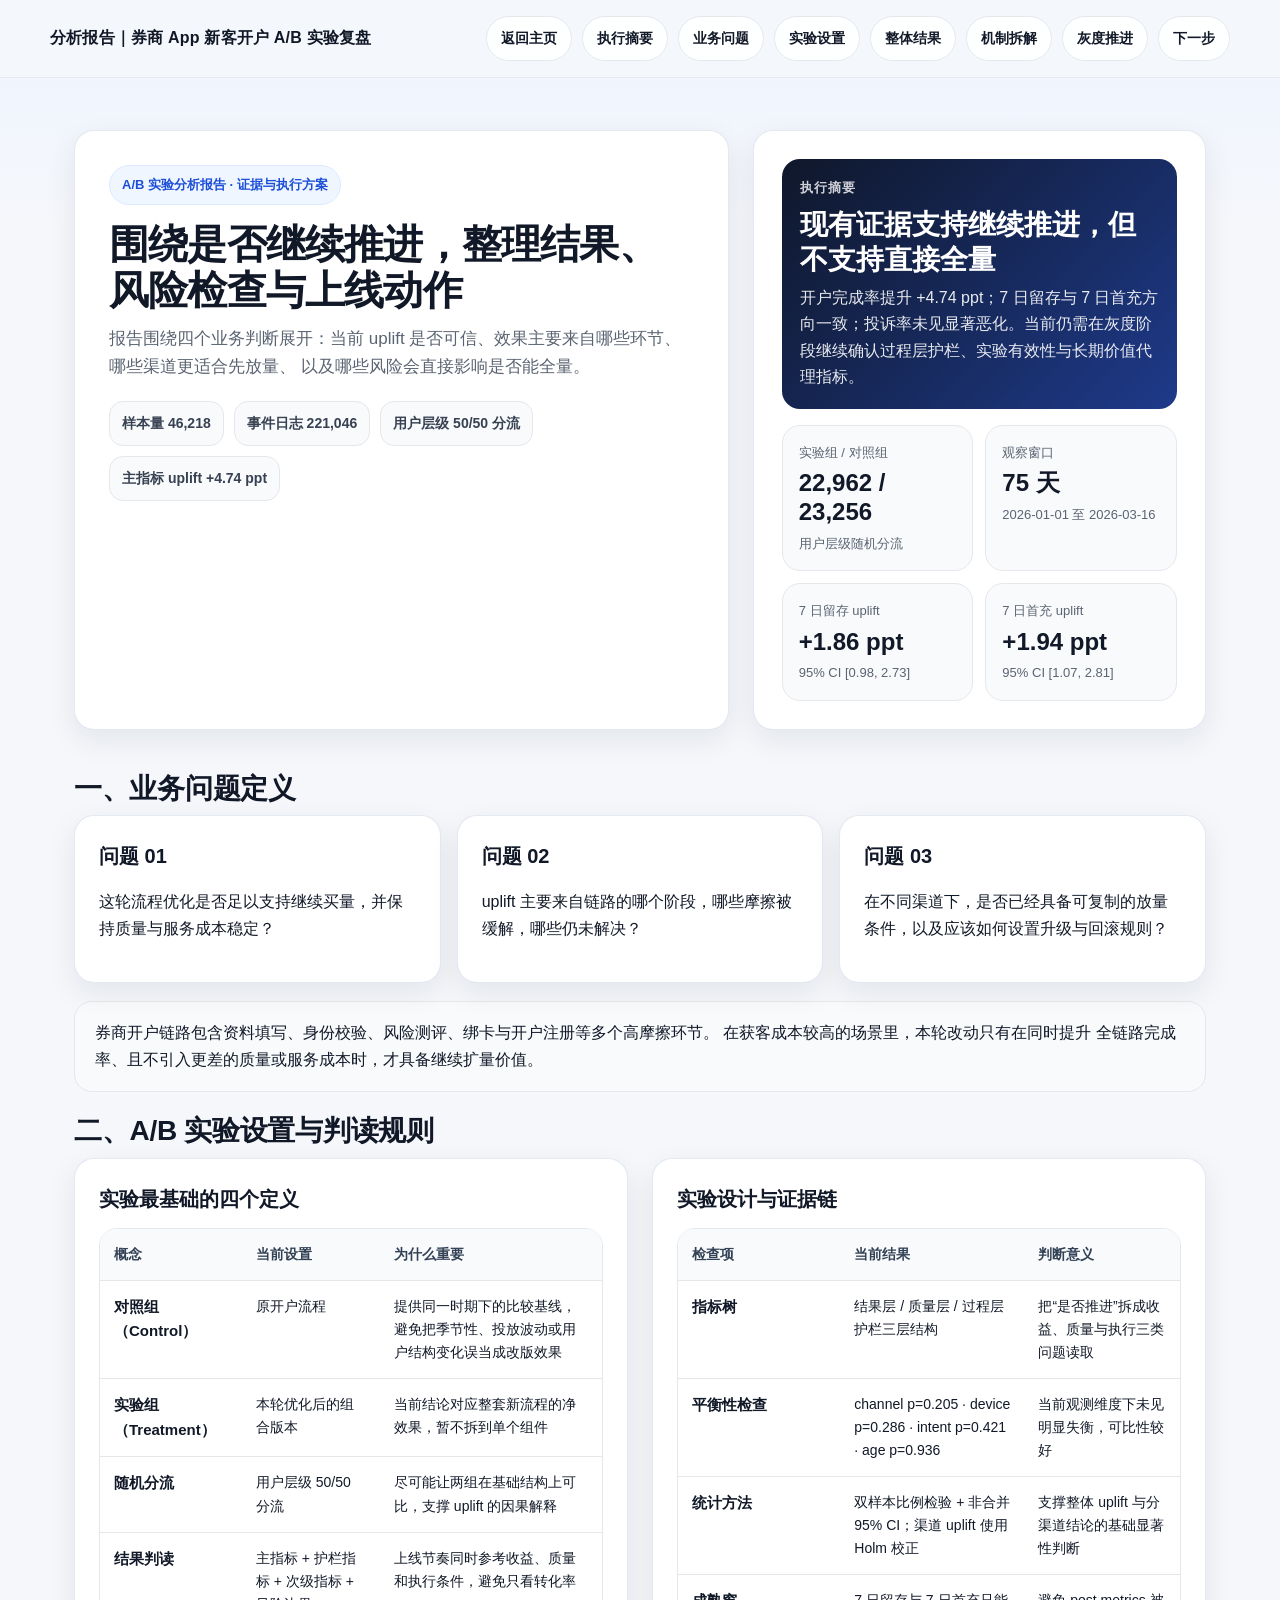
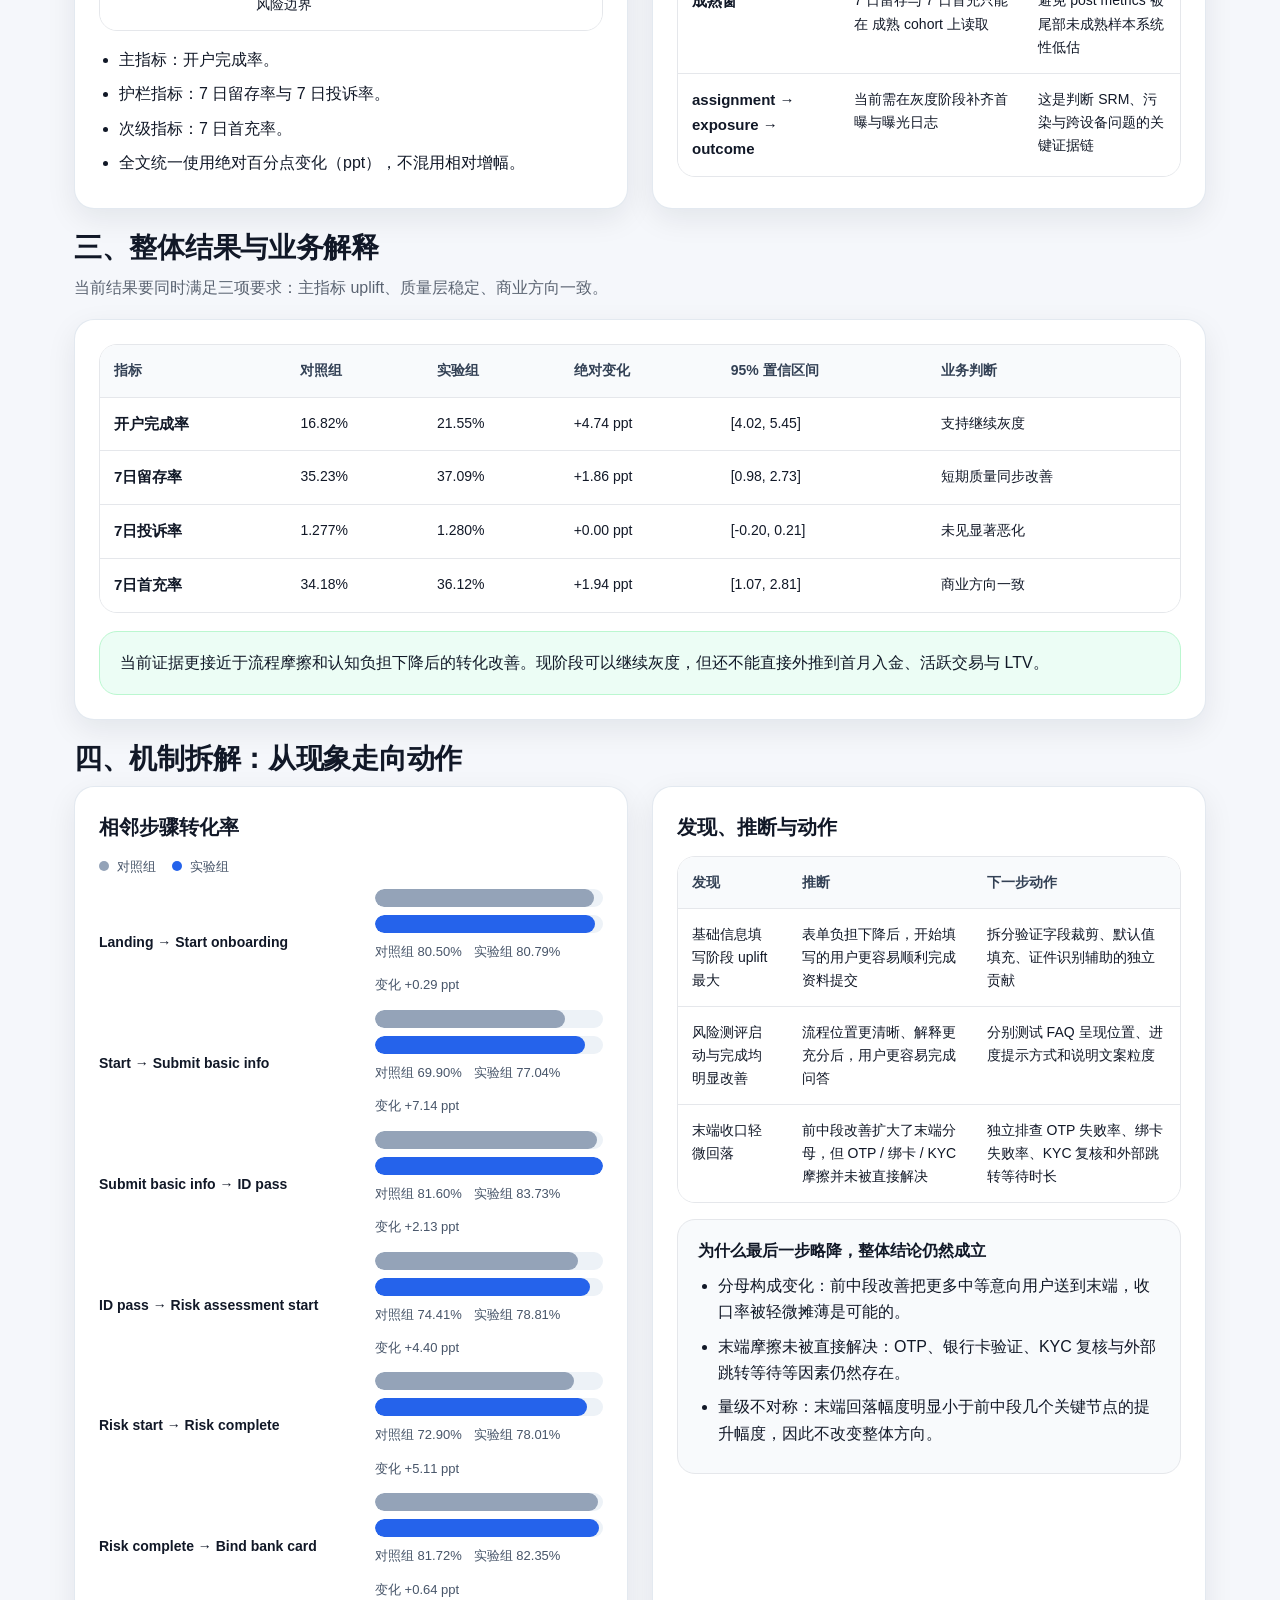
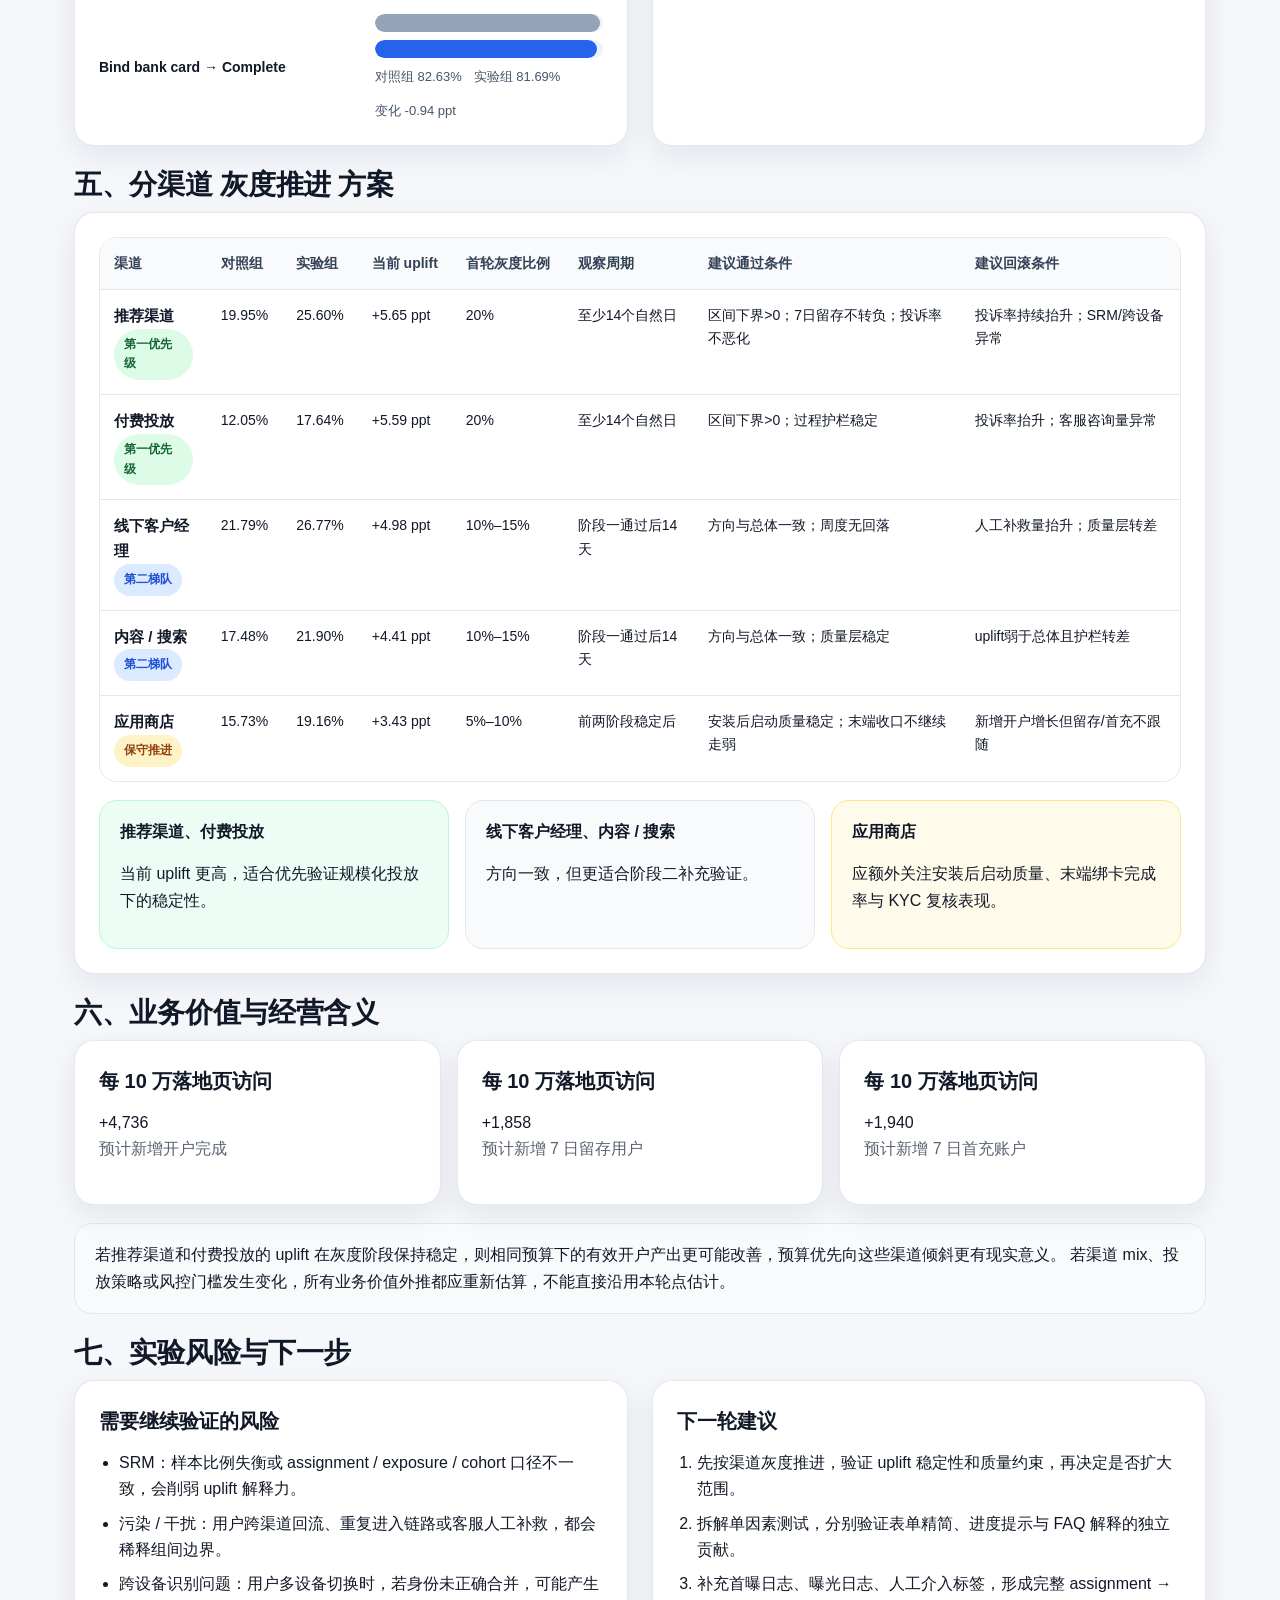
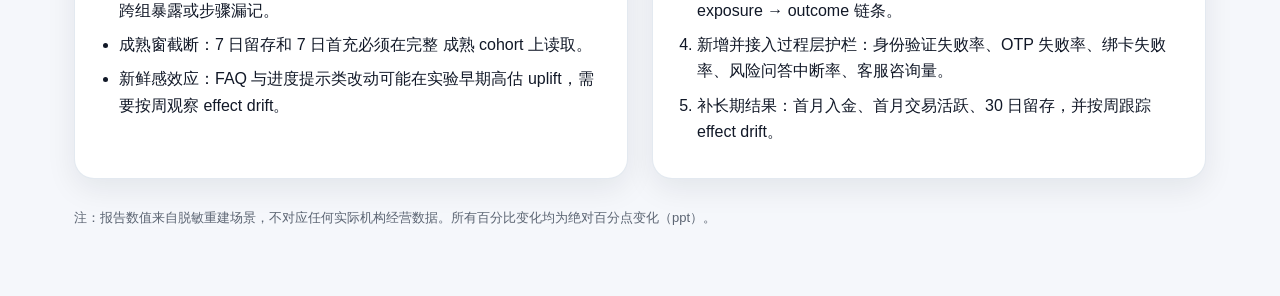
==== commit e8fa7737: "second" ====
--- a/reports/brokerage_abtest_report.html
+++ b/reports/brokerage_abtest_report.html
@@ -4,437 +4,479 @@
   <meta charset="UTF-8">
   <meta name="viewport" content="width=device-width, initial-scale=1.0">
   <title>分析报告｜券商 App 新客开户 A/B 实验复盘</title>
-  <meta name="description" content="围绕券商 App 新客开户流程优化，整理实验设置、证据链、机制拆解、分渠道 rollout 规则与灰度验证重点。">
-  <link rel="stylesheet" href="../assets/site.css">
+  <meta name="description" content="围绕券商 App 新客开户流程优化的 A/B 实验分析报告，覆盖实验设计、证据检查、漏斗归因、渠道 灰度推进 与风险控制。">
+  <style>
+:root{
+  --bg:#f5f7fb;
+  --panel:#ffffff;
+  --panel-2:#f8fafc;
+  --text:#111827;
+  --muted:#5b6472;
+  --line:#e5e7eb;
+  --accent:#0f172a;
+  --accent-2:#1d4ed8;
+  --green:#0f766e;
+  --amber:#92400e;
+  --red:#b91c1c;
+  --shadow:0 10px 30px rgba(15,23,42,.08);
+  --radius:20px;
+}
+*{box-sizing:border-box}
+html{scroll-behavior:smooth}
+body{
+  margin:0;
+  font-family:-apple-system,BlinkMacSystemFont,"Segoe UI",Roboto,"PingFang SC","Hiragino Sans GB","Microsoft YaHei",sans-serif;
+  color:var(--text);
+  background:linear-gradient(180deg,#eef3ff 0%,#f5f7fb 220px,#f5f7fb 100%);
+  line-height:1.65;
+}
+a{color:inherit}
+.wrap{max-width:1180px;margin:0 auto;padding:0 24px}
+.topbar{
+  position:sticky; top:0; z-index:50;
+  background:rgba(245,247,251,.85); backdrop-filter:blur(10px);
+  border-bottom:1px solid rgba(229,231,235,.85);
+}
+.nav{display:flex;align-items:center;justify-content:space-between;gap:16px;padding:16px 0}
+.brand{font-weight:800;letter-spacing:.2px}
+.nav-links{display:flex;flex-wrap:wrap;gap:10px}
+.nav-links a,.btn{
+  text-decoration:none;border:1px solid var(--line);background:rgba(255,255,255,.9);
+  padding:10px 14px;border-radius:999px;font-size:14px;font-weight:600;
+}
+.nav-links a:hover,.btn:hover{border-color:#cbd5e1}
+.hero{padding:52px 0 28px}
+.hero-grid{display:grid;grid-template-columns:1.3fr .9fr;gap:24px}
+.card{
+  background:var(--panel); border:1px solid rgba(226,232,240,.95); border-radius:var(--radius);
+  box-shadow:var(--shadow);
+}
+.hero-main{padding:34px}
+.kicker{display:inline-flex;align-items:center;gap:8px;padding:8px 12px;border-radius:999px;background:#eff6ff;border:1px solid #dbeafe;color:#1d4ed8;font-size:13px;font-weight:700}
+h1{margin:16px 0 12px;font-size:40px;line-height:1.15;letter-spacing:-.02em}
+.lead{margin:0;color:var(--muted);font-size:17px}
+.badge-row{display:flex;flex-wrap:wrap;gap:10px;margin-top:20px}
+.badge{padding:10px 12px;border-radius:14px;background:var(--panel-2);border:1px solid var(--line);font-size:14px;font-weight:600;color:#374151}
+.hero-side{padding:28px}
+.decision{
+  display:grid; gap:16px;
+}
+.decision .summary{
+  padding:18px;border-radius:18px;background:linear-gradient(135deg,#0f172a 0%,#1e3a8a 100%);color:#fff
+}
+.decision .summary small{display:block;opacity:.8;letter-spacing:.08em;text-transform:uppercase;font-weight:700}
+.decision .summary strong{display:block;font-size:28px;line-height:1.25;margin:8px 0}
+.decision .summary p{margin:0;opacity:.9}
+.mini-grid{display:grid;grid-template-columns:repeat(2,1fr);gap:12px}
+.mini{
+  padding:16px;border:1px solid var(--line);border-radius:18px;background:var(--panel-2)
+}
+.mini .label{font-size:13px;color:var(--muted)}
+.mini .value{margin-top:6px;font-size:24px;font-weight:800;line-height:1.2}
+.mini .note{margin-top:6px;font-size:13px;color:var(--muted)}
+.section{padding:14px 0 8px}
+.section h2{font-size:28px;line-height:1.2;letter-spacing:-.01em;margin:0 0 10px}
+.section-intro{margin:0 0 18px;color:var(--muted);font-size:16px}
+.grid-2{display:grid;grid-template-columns:1fr 1fr;gap:24px}
+.grid-3{display:grid;grid-template-columns:repeat(3,1fr);gap:16px}
+.panel{padding:24px}
+.panel h3{margin:0 0 12px;font-size:20px}
+.list{margin:0;padding-left:20px}
+.list li{margin:8px 0}
+.kpi-strip{display:grid;grid-template-columns:repeat(4,1fr);gap:16px;margin-top:18px}
+.kpi{
+  padding:18px;border-radius:20px;background:var(--panel);border:1px solid var(--line);box-shadow:var(--shadow)
+}
+.kpi .name{font-size:14px;color:var(--muted)}
+.kpi .num{margin-top:10px;font-size:30px;font-weight:800;line-height:1.1}
+.kpi .sub{margin-top:8px;color:var(--muted);font-size:13px}
+.table-wrap{overflow:auto;border:1px solid var(--line);border-radius:18px}
+table{width:100%;border-collapse:collapse;background:#fff}
+th,td{padding:14px 14px;border-bottom:1px solid var(--line);vertical-align:top;font-size:14px}
+th{background:#f8fafc;text-align:left;color:#334155;font-weight:700;white-space:nowrap}
+tr:last-child td{border-bottom:none}
+td strong{font-size:15px}
+.callout{
+  padding:18px 20px;border-radius:18px;background:#f8fafc;border:1px solid var(--line)
+}
+.callout.good{background:#ecfdf5;border-color:#bbf7d0}
+.callout.warn{background:#fffbeb;border-color:#fde68a}
+.callout.danger{background:#fef2f2;border-color:#fecaca}
+.small{font-size:13px;color:var(--muted)}
+.bar-list{display:grid;gap:14px}
+.bar-row{display:grid;grid-template-columns:260px 1fr;gap:16px;align-items:center}
+.bar-label{font-size:14px;font-weight:700;line-height:1.35}
+.bars{display:grid;gap:8px}
+.bar-track{position:relative;height:18px;background:#edf2f7;border-radius:999px;overflow:hidden}
+.bar-fill{position:absolute;left:0;top:0;height:100%;border-radius:999px}
+.bar-fill.control{background:#94a3b8}
+.bar-fill.treatment{background:#2563eb}
+.bar-meta{display:flex;gap:12px;flex-wrap:wrap;font-size:13px;color:#475569}
+.legend{display:flex;gap:16px;flex-wrap:wrap;font-size:13px;color:#475569;margin-bottom:12px}
+.legend span{display:inline-flex;align-items:center;gap:8px}
+.dot{width:10px;height:10px;border-radius:999px;display:inline-block}
+.dot.control{background:#94a3b8}.dot.treatment{background:#2563eb}
+.priority{
+  display:inline-flex;align-items:center;padding:6px 10px;border-radius:999px;font-size:12px;font-weight:700
+}
+.priority.p1{background:#dcfce7;color:#166534}
+.priority.p2{background:#dbeafe;color:#1d4ed8}
+.priority.p3{background:#fef3c7;color:#92400e}
+.footer{
+  padding:28px 0 60px;color:var(--muted);font-size:13px
+}
+hr.sep{border:none;border-top:1px solid var(--line);margin:8px 0 0}
+@media (max-width:1024px){
+  .hero-grid,.grid-2,.kpi-strip{grid-template-columns:1fr}
+  .grid-3{grid-template-columns:1fr}
+}
+@media (max-width:768px){
+  .wrap{padding:0 16px}
+  h1{font-size:32px}
+  .nav{align-items:flex-start;flex-direction:column}
+  .bar-row{grid-template-columns:1fr}
+  .mini-grid{grid-template-columns:1fr}
+}
+</style>
 </head>
 <body>
   <div class="topbar">
-    <div class="container topbar-inner">
-      <div class="brand">A/B 实验分析报告 · 证据与执行方案</div>
-      <nav class="nav">
+    <div class="wrap nav">
+      <div class="brand">分析报告｜券商 App 新客开户 A/B 实验复盘</div>
+      <div class="nav-links">
         <a href="../index.html">返回主页</a>
-        <a href="#summary">摘要</a>
-        <a href="#design">设计</a>
-        <a href="#results">结果</a>
-        <a href="#appendix">附录</a>
-      </nav>
+        <a href="#summary">执行摘要</a>
+        <a href="#problem">业务问题</a>
+        <a href="#setup">实验设置</a>
+        <a href="#results">整体结果</a>
+        <a href="#mechanism">机制拆解</a>
+        <a href="#灰度推进">灰度推进</a>
+        <a href="#next">下一步</a>
+      </div>
     </div>
   </div>
 
   <header class="hero">
-    <div class="container">
-      <div class="hero-card">
-        <div class="eyebrow">A/B experiment review</div>
+    <div class="wrap hero-grid">
+      <section class="card hero-main">
+        <span class="kicker">A/B 实验分析报告 · 证据与执行方案</span>
         <h1>围绕是否继续推进，整理结果、风险检查与上线动作</h1>
-        <p class="lead">这份报告按独立文档写法组织：先给当前判断，再交代实验设置、口径规则、统计方法、结果证据、机制拆解、分渠道 rollout 规则和灰度阶段检查清单。即使不看首页，也能完整理解这轮决策的来龙去脉。</p>
-        <div class="grid-4" style="margin-top: 22px;">
-          <div class="card metric-card">
-            <div class="label">样本量</div>
-            <div class="value">46,218</div>
-            <div class="sub">实验组 22,962 · 对照组 23,256</div>
-          </div>
-          <div class="card metric-card">
-            <div class="label">观察窗口</div>
-            <div class="value">75 天</div>
-            <div class="sub">2026-01-01 至 2026-03-16</div>
-          </div>
-          <div class="card metric-card">
-            <div class="label">主指标 uplift</div>
-            <div class="value">+4.74 ppt</div>
-            <div class="sub">95% CI [4.02, 5.45]</div>
-          </div>
-          <div class="card metric-card">
-            <div class="label">当前建议</div>
-            <div class="value">先灰度</div>
-            <div class="sub">不建议直接全量</div>
-          </div>
-        </div>
-      </div>
+        <p class="lead">
+          报告围绕四个业务判断展开：当前 uplift 是否可信、效果主要来自哪些环节、哪些渠道更适合先放量、
+          以及哪些风险会直接影响是否能全量。
+        </p>
+        <div class="badge-row">
+          <span class="badge">样本量 46,218</span>
+          <span class="badge">事件日志 221,046</span>
+          <span class="badge">用户层级 50/50 分流</span>
+          <span class="badge">主指标 uplift +4.74 ppt</span>
+        </div>
+      </section>
+      <aside class="card hero-side" id="summary">
+        <div class="decision">
+          <div class="summary">
+            <small>执行摘要</small>
+            <strong>现有证据支持继续推进，但不支持直接全量</strong>
+            <p>开户完成率提升 +4.74 ppt；7 日留存与 7 日首充方向一致；投诉率未见显著恶化。当前仍需在灰度阶段继续确认过程层护栏、实验有效性与长期价值代理指标。</p>
+          </div>
+          <div class="mini-grid">
+            <div class="mini"><div class="label">实验组 / 对照组</div><div class="value">22,962 / 23,256</div><div class="note">用户层级随机分流</div></div>
+            <div class="mini"><div class="label">观察窗口</div><div class="value">75 天</div><div class="note">2026-01-01 至 2026-03-16</div></div>
+            <div class="mini"><div class="label">7 日留存 uplift</div><div class="value">+1.86 ppt</div><div class="note">95% CI [0.98, 2.73]</div></div>
+            <div class="mini"><div class="label">7 日首充 uplift</div><div class="value">+1.94 ppt</div><div class="note">95% CI [1.07, 2.81]</div></div>
+          </div>
+        </div>
+      </aside>
     </div>
   </header>
 
-  <main class="container">
-    <section class="section" id="summary">
+  <main class="wrap">
+    <section class="section" id="problem">
+      <h2>一、业务问题定义</h2>
+      <div class="grid-3">
+        <div class="card panel"><h3>问题 01</h3><p>这轮流程优化是否足以支持继续买量，并保持质量与服务成本稳定？</p></div>
+        <div class="card panel"><h3>问题 02</h3><p>uplift 主要来自链路的哪个阶段，哪些摩擦被缓解，哪些仍未解决？</p></div>
+        <div class="card panel"><h3>问题 03</h3><p>在不同渠道下，是否已经具备可复制的放量条件，以及应该如何设置升级与回滚规则？</p></div>
+      </div>
+      <div class="callout" style="margin-top:18px">
+        券商开户链路包含资料填写、身份校验、风险测评、绑卡与开户注册等多个高摩擦环节。
+        在获客成本较高的场景里，本轮改动只有在同时提升 全链路完成率、且不引入更差的质量或服务成本时，才具备继续扩量价值。
+      </div>
+    </section>
+
+    <section class="section" id="setup">
+      <h2>二、A/B 实验设置与判读规则</h2>
       <div class="grid-2">
-        <div class="card">
-          <div class="kicker">执行摘要</div>
-          <h2>现有证据支持继续推进，但不支持直接全量</h2>
-          <p>开户完成率提升 +4.74 ppt，7 日留存与 7 日首充方向一致，投诉率未见显著恶化；但长期价值尚未被验证，且过程层护栏、SRM、污染与跨设备识别仍需在灰度阶段继续确认。</p>
-          <div class="callout"><strong>核心关注：</strong>不是“有没有 uplift”，而是 uplift 是否可信、能否复制、是否会在放量后被质量层和服务成本反噬。</div>
-        </div>
-        <div class="card">
-          <div class="kicker">业务问题定义</div>
-          <h2>这份报告围绕四个业务判断展开</h2>
-          <ol class="list-clean">
-            <li>当前 uplift 是否可信，是否足以支持继续推进。</li>
-            <li>效果主要来自哪些环节，哪些摩擦被缓解，哪些仍未解决。</li>
-            <li>哪些渠道更适合先放量，放量规则与回滚规则如何写清楚。</li>
-            <li>哪些实验风险会直接影响是否适合直接全量。</li>
-          </ol>
-        </div>
-      </div>
-    </section>
-
-    <section class="section" id="design">
-      <div class="card">
-        <div class="kicker">一、A/B 实验设置与判读规则</div>
-        <h2>后续所有结果、机制与 rollout 方案，都按这组定义理解</h2>
+        <div class="card panel">
+          <h3>实验最基础的四个定义</h3>
+          <div class="table-wrap">
+            <table>
+              <thead><tr><th>概念</th><th>当前设置</th><th>为什么重要</th></tr></thead>
+              <tbody>
+                <tr><td><strong>对照组（Control）</strong></td><td>原开户流程</td><td>提供同一时期下的比较基线，避免把季节性、投放波动或用户结构变化误当成改版效果</td></tr>
+                <tr><td><strong>实验组（Treatment）</strong></td><td>本轮优化后的组合版本</td><td>当前结论对应整套新流程的净效果，暂不拆到单个组件</td></tr>
+                <tr><td><strong>随机分流</strong></td><td>用户层级 50/50 分流</td><td>尽可能让两组在基础结构上可比，支撑 uplift 的因果解释</td></tr>
+                <tr><td><strong>结果判读</strong></td><td>主指标 + 护栏指标 + 次级指标 + 风险边界</td><td>上线节奏同时参考收益、质量和执行条件，避免只看转化率</td></tr>
+              </tbody>
+            </table>
+          </div>
+          <ul class="list" style="margin-top:16px">
+            <li>主指标：开户完成率。</li>
+            <li>护栏指标：7 日留存率与 7 日投诉率。</li>
+            <li>次级指标：7 日首充率。</li>
+            <li>全文统一使用绝对百分点变化（ppt），不混用相对增幅。</li>
+          </ul>
+        </div>
+        <div class="card panel">
+          <h3>实验设计与证据链</h3>
+          <div class="table-wrap">
+            <table>
+              <thead><tr><th>检查项</th><th>当前结果</th><th>判断意义</th></tr></thead>
+              <tbody>
+                <tr><td><strong>指标树</strong></td><td>结果层 / 质量层 / 过程层护栏三层结构</td><td>把“是否推进”拆成收益、质量与执行三类问题读取</td></tr>
+                <tr><td><strong>平衡性检查</strong></td><td>channel p=0.205 · device p=0.286 · intent p=0.421 · age p=0.936</td><td>当前观测维度下未见明显失衡，可比性较好</td></tr>
+                <tr><td><strong>统计方法</strong></td><td>双样本比例检验 + 非合并 95% CI；渠道 uplift 使用 Holm 校正</td><td>支撑整体 uplift 与分渠道结论的基础显著性判断</td></tr>
+                <tr><td><strong>成熟窗</strong></td><td>7 日留存与 7 日首充只能在 成熟 cohort 上读取</td><td>避免 post metrics 被尾部未成熟样本系统性低估</td></tr>
+                <tr><td><strong>assignment → exposure → outcome</strong></td><td>当前需在灰度阶段补齐首曝与曝光日志</td><td>这是判断 SRM、污染与跨设备问题的关键证据链</td></tr>
+              </tbody>
+            </table>
+          </div>
+        </div>
+      </div>
+    </section>
+
+    <section class="section" id="results">
+      <h2>三、整体结果与业务解释</h2>
+      <p class="section-intro">当前结果要同时满足三项要求：主指标 uplift、质量层稳定、商业方向一致。</p>
+      <div class="card panel">
         <div class="table-wrap">
           <table>
             <thead>
-              <tr>
-                <th>概念</th>
-                <th>当前设置</th>
-                <th>为什么重要</th>
-              </tr>
+              <tr><th>指标</th><th>对照组</th><th>实验组</th><th>绝对变化</th><th>95% 置信区间</th><th>业务判断</th></tr>
             </thead>
-            <tbody>
-              <tr>
-                <td>对照组（Control）</td>
-                <td>原开户流程</td>
-                <td>提供同一时期下的比较基线，避免把季节性、投放波动或用户结构变化误当成改版效果</td>
-              </tr>
-              <tr>
-                <td>实验组（Treatment）</td>
-                <td>本轮优化后的组合版本</td>
-                <td>当前结论对应整套新流程的净效果，暂不拆到单个组件</td>
-              </tr>
-              <tr>
-                <td>随机分流</td>
-                <td>用户层级 50/50 分流</td>
-                <td>尽可能让两组在基础结构上可比，支撑 uplift 的因果解释</td>
-              </tr>
-              <tr>
-                <td>结果判读</td>
-                <td>主指标、护栏指标、次级指标与风险边界联合判读</td>
-                <td>上线节奏同时参考收益、质量和执行条件</td>
-              </tr>
-            </tbody>
+            <tbody><tr><td><strong>开户完成率</strong></td><td>16.82%</td><td>21.55%</td><td>+4.74 ppt</td><td>[4.02, 5.45]</td><td>支持继续灰度</td></tr>
+<tr><td><strong>7日留存率</strong></td><td>35.23%</td><td>37.09%</td><td>+1.86 ppt</td><td>[0.98, 2.73]</td><td>短期质量同步改善</td></tr>
+<tr><td><strong>7日投诉率</strong></td><td>1.277%</td><td>1.280%</td><td>+0.00 ppt</td><td>[-0.20, 0.21]</td><td>未见显著恶化</td></tr>
+<tr><td><strong>7日首充率</strong></td><td>34.18%</td><td>36.12%</td><td>+1.94 ppt</td><td>[1.07, 2.81]</td><td>商业方向一致</td></tr></tbody>
           </table>
         </div>
-        <hr class="sep">
-        <div class="grid-2">
-          <div>
-            <h3>指标树</h3>
-            <div class="table-wrap">
-              <table>
-                <thead>
-                  <tr>
-                    <th>层级</th>
-                    <th>指标</th>
-                    <th>当前角色</th>
-                  </tr>
-                </thead>
-                <tbody>
-                  <tr>
-                    <td>结果层</td>
-                    <td>开户完成率、7 日首充率</td>
-                    <td>判断是否形成更高的有效开户产出</td>
-                  </tr>
-                  <tr>
-                    <td>质量层</td>
-                    <td>7 日留存率、7 日投诉率</td>
-                    <td>识别 uplift 是否通过牺牲体验或引入低质量账户换得</td>
-                  </tr>
-                  <tr>
-                    <td>过程层护栏</td>
-                    <td>OTP 失败率、绑卡失败率、KYC 复核失败率、风险问答中断率、客服咨询量</td>
-                    <td>识别服务承压与末端收口风险，灰度阶段必须补齐</td>
-                  </tr>
-                </tbody>
-              </table>
-            </div>
-          </div>
-          <div>
-            <h3>统计与口径规则</h3>
-            <ul class="list-clean">
-              <li>全文统一使用绝对百分点变化（ppt），不混用相对增幅。</li>
-              <li>整体结果使用双样本比例检验与非合并 95% 置信区间。</li>
-              <li>分渠道 uplift 使用 Holm 多重比较校正，避免把偶然波动误读为稳定差异。</li>
-              <li>7 日留存与 7 日首充只在 mature cohort 上读取，避免 post metrics 被尾部未成熟样本系统性低估。</li>
+        <div class="callout good" style="margin-top:18px">
+          当前证据更接近于流程摩擦和认知负担下降后的转化改善。现阶段可以继续灰度，但还不能直接外推到首月入金、活跃交易与 LTV。
+        </div>
+      </div>
+    </section>
+
+    <section class="section" id="mechanism">
+      <h2>四、机制拆解：从现象走向动作</h2>
+      <div class="grid-2">
+        <div class="card panel">
+          <h3>相邻步骤转化率</h3>
+          <div class="legend">
+            <span><i class="dot control"></i>对照组</span>
+            <span><i class="dot treatment"></i>实验组</span>
+          </div>
+          <div class="bar-list">
+        <div class="bar-row">
+          <div class="bar-label">Landing → Start onboarding</div>
+          <div class="bars">
+            <div class="bar-track"><div class="bar-fill control" style="width:96.14%"></div></div>
+            <div class="bar-track"><div class="bar-fill treatment" style="width:96.49%"></div></div>
+            <div class="bar-meta"><span>对照组 80.50%</span><span>实验组 80.79%</span><span>变化 +0.29 ppt</span></div>
+          </div>
+        </div>
+        
+
+        <div class="bar-row">
+          <div class="bar-label">Start → Submit basic info</div>
+          <div class="bars">
+            <div class="bar-track"><div class="bar-fill control" style="width:83.48%"></div></div>
+            <div class="bar-track"><div class="bar-fill treatment" style="width:92.01%"></div></div>
+            <div class="bar-meta"><span>对照组 69.90%</span><span>实验组 77.04%</span><span>变化 +7.14 ppt</span></div>
+          </div>
+        </div>
+        
+
+        <div class="bar-row">
+          <div class="bar-label">Submit basic info → ID pass</div>
+          <div class="bars">
+            <div class="bar-track"><div class="bar-fill control" style="width:97.46%"></div></div>
+            <div class="bar-track"><div class="bar-fill treatment" style="width:100.00%"></div></div>
+            <div class="bar-meta"><span>对照组 81.60%</span><span>实验组 83.73%</span><span>变化 +2.13 ppt</span></div>
+          </div>
+        </div>
+        
+
+        <div class="bar-row">
+          <div class="bar-label">ID pass → Risk assessment start</div>
+          <div class="bars">
+            <div class="bar-track"><div class="bar-fill control" style="width:88.87%"></div></div>
+            <div class="bar-track"><div class="bar-fill treatment" style="width:94.12%"></div></div>
+            <div class="bar-meta"><span>对照组 74.41%</span><span>实验组 78.81%</span><span>变化 +4.40 ppt</span></div>
+          </div>
+        </div>
+        
+
+        <div class="bar-row">
+          <div class="bar-label">Risk start → Risk complete</div>
+          <div class="bars">
+            <div class="bar-track"><div class="bar-fill control" style="width:87.07%"></div></div>
+            <div class="bar-track"><div class="bar-fill treatment" style="width:93.17%"></div></div>
+            <div class="bar-meta"><span>对照组 72.90%</span><span>实验组 78.01%</span><span>变化 +5.11 ppt</span></div>
+          </div>
+        </div>
+        
+
+        <div class="bar-row">
+          <div class="bar-label">Risk complete → Bind bank card</div>
+          <div class="bars">
+            <div class="bar-track"><div class="bar-fill control" style="width:97.60%"></div></div>
+            <div class="bar-track"><div class="bar-fill treatment" style="width:98.35%"></div></div>
+            <div class="bar-meta"><span>对照组 81.72%</span><span>实验组 82.35%</span><span>变化 +0.64 ppt</span></div>
+          </div>
+        </div>
+        
+
+        <div class="bar-row">
+          <div class="bar-label">Bind bank card → Complete</div>
+          <div class="bars">
+            <div class="bar-track"><div class="bar-fill control" style="width:98.69%"></div></div>
+            <div class="bar-track"><div class="bar-fill treatment" style="width:97.56%"></div></div>
+            <div class="bar-meta"><span>对照组 82.63%</span><span>实验组 81.69%</span><span>变化 -0.94 ppt</span></div>
+          </div>
+        </div>
+        </div>
+        </div>
+        <div class="card panel">
+          <h3>发现、推断与动作</h3>
+          <div class="table-wrap">
+            <table>
+              <thead><tr><th>发现</th><th>推断</th><th>下一步动作</th></tr></thead>
+              <tbody>
+                <tr><td>基础信息填写阶段 uplift 最大</td><td>表单负担下降后，开始填写的用户更容易顺利完成资料提交</td><td>拆分验证字段裁剪、默认值填充、证件识别辅助的独立贡献</td></tr>
+                <tr><td>风险测评启动与完成均明显改善</td><td>流程位置更清晰、解释更充分后，用户更容易完成问答</td><td>分别测试 FAQ 呈现位置、进度提示方式和说明文案粒度</td></tr>
+                <tr><td>末端收口轻微回落</td><td>前中段改善扩大了末端分母，但 OTP / 绑卡 / KYC 摩擦并未被直接解决</td><td>独立排查 OTP 失败率、绑卡失败率、KYC 复核和外部跳转等待时长</td></tr>
+              </tbody>
+            </table>
+          </div>
+          <div class="callout" style="margin-top:16px">
+            <strong>为什么最后一步略降，整体结论仍然成立</strong>
+            <ul class="list">
+              <li>分母构成变化：前中段改善把更多中等意向用户送到末端，收口率被轻微摊薄是可能的。</li>
+              <li>末端摩擦未被直接解决：OTP、银行卡验证、KYC 复核与外部跳转等待等因素仍然存在。</li>
+              <li>量级不对称：末端回落幅度明显小于前中段几个关键节点的提升幅度，因此不改变整体方向。</li>
             </ul>
-            <div class="note-box" style="margin-top: 14px;">
-              <strong>数据口径说明</strong>
-              <p class="small">分析对象为进入实验分流的用户 cohort；对结果层指标使用用户级去重，避免多次回访或重复触发步骤导致分母膨胀。assignment、exposure 与 outcome 三段口径在灰度阶段需要继续拉通，以便排查 SRM、污染与跨设备识别问题。</p>
-            </div>
-          </div>
-        </div>
-      </div>
-    </section>
-
-    <section class="section">
-      <div class="card">
-        <div class="kicker">二、可信度检查</div>
-        <h2>先确认证据链是否站得住，再讨论业务含义</h2>
+          </div>
+        </div>
+      </div>
+    </section>
+
+    <section class="section" id="灰度推进">
+      <h2>五、分渠道 灰度推进 方案</h2>
+      <div class="card panel">
         <div class="table-wrap">
           <table>
             <thead>
-              <tr>
-                <th>检查项</th>
-                <th>当前结果</th>
-                <th>判断意义</th>
-                <th>若异常会怎样</th>
-              </tr>
+              <tr><th>渠道</th><th>对照组</th><th>实验组</th><th>当前 uplift</th><th>首轮灰度比例</th><th>观察周期</th><th>建议通过条件</th><th>建议回滚条件</th></tr>
             </thead>
-            <tbody>
-              <tr>
-                <td>平衡性检查</td>
-                <td>channel p=0.205 · device p=0.286 · intent p=0.421 · age p=0.936</td>
-                <td>当前观测维度下未见明显失衡，可比性较好</td>
-                <td>uplift 可能被样本结构差异污染</td>
-              </tr>
-              <tr>
-                <td>统计方法</td>
-                <td>双样本比例检验 + 非合并 95% CI；渠道 uplift 使用 Holm 校正</td>
-                <td>支撑整体 uplift 与分渠道结论的基础显著性判断</td>
-                <td>容易把噪声误判为稳定结论</td>
-              </tr>
-              <tr>
-                <td>成熟窗</td>
-                <td>7 日留存与 7 日首充只能在 mature cohort 上读取</td>
-                <td>避免 post metrics 被尾部未成熟样本系统性低估</td>
-                <td>留存、首充等 post metrics 被系统性误读</td>
-              </tr>
-              <tr>
-                <td>assignment → exposure → outcome</td>
-                <td>当前需在灰度阶段补齐首曝与曝光日志</td>
-                <td>这是判断 SRM、污染与跨设备问题的关键证据链</td>
-                <td>实验效果可能整体失真，但表面上仍看起来“显著”</td>
-              </tr>
-            </tbody>
+            <tbody><tr>
+        <td><strong>推荐渠道</strong><br><span class="priority p1">第一优先级</span></td>
+        <td>19.95%</td>
+        <td>25.60%</td>
+        <td>+5.65 ppt</td>
+        <td>20%</td>
+        <td>至少14个自然日</td>
+        <td>区间下界>0；7日留存不转负；投诉率不恶化</td>
+        <td>投诉率持续抬升；SRM/跨设备异常</td>
+        </tr>
+<tr>
+        <td><strong>付费投放</strong><br><span class="priority p1">第一优先级</span></td>
+        <td>12.05%</td>
+        <td>17.64%</td>
+        <td>+5.59 ppt</td>
+        <td>20%</td>
+        <td>至少14个自然日</td>
+        <td>区间下界>0；过程护栏稳定</td>
+        <td>投诉率抬升；客服咨询量异常</td>
+        </tr>
+<tr>
+        <td><strong>线下客户经理</strong><br><span class="priority p2">第二梯队</span></td>
+        <td>21.79%</td>
+        <td>26.77%</td>
+        <td>+4.98 ppt</td>
+        <td>10%–15%</td>
+        <td>阶段一通过后14天</td>
+        <td>方向与总体一致；周度无回落</td>
+        <td>人工补救量抬升；质量层转差</td>
+        </tr>
+<tr>
+        <td><strong>内容 / 搜索</strong><br><span class="priority p2">第二梯队</span></td>
+        <td>17.48%</td>
+        <td>21.90%</td>
+        <td>+4.41 ppt</td>
+        <td>10%–15%</td>
+        <td>阶段一通过后14天</td>
+        <td>方向与总体一致；质量层稳定</td>
+        <td>uplift弱于总体且护栏转差</td>
+        </tr>
+<tr>
+        <td><strong>应用商店</strong><br><span class="priority p3">保守推进</span></td>
+        <td>15.73%</td>
+        <td>19.16%</td>
+        <td>+3.43 ppt</td>
+        <td>5%–10%</td>
+        <td>前两阶段稳定后</td>
+        <td>安装后启动质量稳定；末端收口不继续走弱</td>
+        <td>新增开户增长但留存/首充不跟随</td>
+        </tr></tbody>
           </table>
         </div>
-      </div>
-    </section>
-
-    <section class="section" id="results">
-      <div class="card">
-        <div class="kicker">三、整体结果与业务解释</div>
-        <h2>当前结果需要同时满足三个条件：主指标 uplift、质量层稳定、商业方向一致</h2>
-        <div class="table-wrap">
-          <table>
-            <thead>
-              <tr>
-                <th>指标</th>
-                <th>对照组</th>
-                <th>实验组</th>
-                <th>绝对变化</th>
-                <th>95% 置信区间</th>
-                <th>业务判断</th>
-              </tr>
-            </thead>
-            <tbody>
-              <tr>
-                <td>开户完成率</td>
-                <td>16.82%</td>
-                <td>21.55%</td>
-                <td>+4.74 ppt</td>
-                <td>[4.02, 5.45]</td>
-                <td><span class="status good">支持继续灰度</span></td>
-              </tr>
-              <tr>
-                <td>7 日留存率</td>
-                <td>35.23%</td>
-                <td>37.09%</td>
-                <td>+1.86 ppt</td>
-                <td>[0.98, 2.73]</td>
-                <td><span class="status good">短期质量同步改善</span></td>
-              </tr>
-              <tr>
-                <td>7 日投诉率</td>
-                <td>1.277%</td>
-                <td>1.280%</td>
-                <td>+0.00 ppt</td>
-                <td>[-0.20, 0.21]</td>
-                <td><span class="status warn">未见显著恶化</span></td>
-              </tr>
-              <tr>
-                <td>7 日首充率</td>
-                <td>34.18%</td>
-                <td>36.12%</td>
-                <td>+1.94 ppt</td>
-                <td>[1.07, 2.81]</td>
-                <td><span class="status good">商业方向一致</span></td>
-              </tr>
-            </tbody>
-          </table>
-        </div>
-        <div class="grid-3" style="margin-top: 16px;">
-          <div class="note-box"><strong>每 10 万落地页访问</strong><p>预计新增 <strong>4,736</strong> 个开户完成。</p></div>
-          <div class="note-box"><strong>每 10 万落地页访问</strong><p>预计新增 <strong>1,858</strong> 个 7 日留存用户。</p></div>
-          <div class="note-box"><strong>每 10 万落地页访问</strong><p>预计新增 <strong>1,940</strong> 个 7 日首充账户。</p></div>
-        </div>
-        <p class="small" style="margin-top: 14px;">当前 uplift 的量化结果不等于长期收入预测，但可以帮助判断在既有流量规模下，本轮改动是否更可能改善预算效率与有效账户产出。</p>
+        <div class="grid-3" style="margin-top:18px">
+          <div class="callout good"><strong>推荐渠道、付费投放</strong><p>当前 uplift 更高，适合优先验证规模化投放下的稳定性。</p></div>
+          <div class="callout"><strong>线下客户经理、内容 / 搜索</strong><p>方向一致，但更适合阶段二补充验证。</p></div>
+          <div class="callout warn"><strong>应用商店</strong><p>应额外关注安装后启动质量、末端绑卡完成率与 KYC 复核表现。</p></div>
+        </div>
       </div>
     </section>
 
     <section class="section">
+      <h2>六、业务价值与经营含义</h2>
+      <div class="grid-3">
+        <div class="card panel"><h3>每 10 万落地页访问</h3><div class="num">+4,736</div><p class="section-intro">预计新增开户完成</p></div>
+        <div class="card panel"><h3>每 10 万落地页访问</h3><div class="num">+1,858</div><p class="section-intro">预计新增 7 日留存用户</p></div>
+        <div class="card panel"><h3>每 10 万落地页访问</h3><div class="num">+1,940</div><p class="section-intro">预计新增 7 日首充账户</p></div>
+      </div>
+      <div class="callout" style="margin-top:18px">
+        若推荐渠道和付费投放的 uplift 在灰度阶段保持稳定，则相同预算下的有效开户产出更可能改善，预算优先向这些渠道倾斜更有现实意义。
+        若渠道 mix、投放策略或风控门槛发生变化，所有业务价值外推都应重新估算，不能直接沿用本轮点估计。
+      </div>
+    </section>
+
+    <section class="section" id="next">
+      <h2>七、实验风险与下一步</h2>
       <div class="grid-2">
-        <div class="card">
-          <div class="kicker">四、机制拆解</div>
-          <h2>整体 uplift 主要来自前中段多个关键步骤的共同改善</h2>
-          <div class="table-wrap">
-            <table>
-              <thead>
-                <tr>
-                  <th>步骤</th>
-                  <th>对照组</th>
-                  <th>实验组</th>
-                  <th>绝对变化</th>
-                </tr>
-              </thead>
-              <tbody>
-                <tr><td>Landing → Start onboarding</td><td>80.50%</td><td>80.79%</td><td>+0.29 ppt</td></tr>
-                <tr><td>Start → Submit basic info</td><td>69.90%</td><td>77.04%</td><td>+7.14 ppt</td></tr>
-                <tr><td>Submit basic info → ID pass</td><td>81.60%</td><td>83.73%</td><td>+2.13 ppt</td></tr>
-                <tr><td>ID pass → Risk assessment start</td><td>74.41%</td><td>78.81%</td><td>+4.40 ppt</td></tr>
-                <tr><td>Risk start → Risk complete</td><td>72.90%</td><td>78.01%</td><td>+5.11 ppt</td></tr>
-                <tr><td>Risk complete → Bind bank card</td><td>81.72%</td><td>82.35%</td><td>+0.64 ppt</td></tr>
-                <tr><td>Bind bank card → Complete</td><td>82.63%</td><td>81.69%</td><td>-0.94 ppt</td></tr>
-              </tbody>
-            </table>
-          </div>
-        </div>
-        <div class="card">
-          <div class="kicker">五、发现、推断与动作</div>
-          <h2>结果层结论必须落到下一轮动作</h2>
-          <div class="table-wrap">
-            <table>
-              <thead>
-                <tr>
-                  <th>发现</th>
-                  <th>推断</th>
-                  <th>下一步动作</th>
-                </tr>
-              </thead>
-              <tbody>
-                <tr>
-                  <td>基础信息填写阶段 uplift 最大</td>
-                  <td>表单负担下降后，开始填写的用户更容易顺利完成资料提交</td>
-                  <td>拆分验证字段裁剪、默认值填充、证件识别辅助的独立贡献</td>
-                </tr>
-                <tr>
-                  <td>风险测评启动与完成均明显改善</td>
-                  <td>流程位置更清晰、解释更充分，用户更容易完成问答</td>
-                  <td>分别测试 FAQ 呈现位置、进度提示方式和说明文案粒度</td>
-                </tr>
-                <tr>
-                  <td>末端收口轻微回落</td>
-                  <td>前中段改善扩大了末端分母，但 OTP / 绑卡 / KYC 摩擦并未被直接解决</td>
-                  <td>独立排查 OTP 失败率、绑卡失败率、KYC 复核和外部跳转等待时长</td>
-                </tr>
-              </tbody>
-            </table>
-          </div>
-          <div class="callout" style="margin-top: 14px;"><strong>为什么最后一步略降，整体结论仍然成立：</strong>分母构成变化会轻微摊薄末端收口率；末端摩擦并不属于本轮改动的主作用点；而末端回落幅度明显小于前中段几个关键节点的提升幅度，因此不改变 end-to-end completion 的整体方向。</div>
-        </div>
-      </div>
-    </section>
-
-    <section class="section">
-      <div class="card">
-        <div class="kicker">六、分渠道 rollout 方案</div>
-        <h2>当前不建议直接全量；更稳妥的推进方式，是先在 uplift 更高、业务弹性更强的渠道验证稳定性</h2>
-        <div class="table-wrap">
-          <table>
-            <thead>
-              <tr>
-                <th>阶段</th>
-                <th>渠道</th>
-                <th>当前 uplift</th>
-                <th>首轮灰度比例</th>
-                <th>观察周期</th>
-                <th>建议通过条件</th>
-                <th>建议回滚条件</th>
-              </tr>
-            </thead>
-            <tbody>
-              <tr>
-                <td>阶段一</td>
-                <td>推荐渠道、付费投放</td>
-                <td>+5.65 / +5.59 ppt</td>
-                <td>各 20%</td>
-                <td>至少覆盖 14 个自然日，并完成 7 日成熟窗后读数</td>
-                <td>开户 uplift 区间下界仍大于 0；7 日留存不转负；投诉率未出现持续性恶化；过程层护栏稳定</td>
-                <td>投诉率持续抬升；身份验证失败率、客服咨询量或风险问答中断率明显变差；出现 SRM 或跨设备识别异常</td>
-              </tr>
-              <tr>
-                <td>阶段二</td>
-                <td>线下客户经理、内容 / 搜索</td>
-                <td>+4.98 / +4.41 ppt</td>
-                <td>各 10%–15%</td>
-                <td>阶段一通过后再启动 14 天验证</td>
-                <td>渠道 uplift 方向与总体一致；质量层和过程层护栏维持稳定；周度效果未出现明显回落</td>
-                <td>渠道 uplift 显著弱于总体且护栏转差；人工补救量上升导致 unit economics 被稀释</td>
-              </tr>
-              <tr>
-                <td>阶段三</td>
-                <td>应用商店</td>
-                <td>+3.43 ppt</td>
-                <td>5%–10%</td>
-                <td>前两阶段稳定后推进</td>
-                <td>安装后启动质量稳定；末端绑卡完成率和 KYC 复核表现未进一步走弱</td>
-                <td>末端收口进一步下滑，或新增开户量增长但留存、首充与交易活跃不跟随改善</td>
-              </tr>
-            </tbody>
-          </table>
-        </div>
-      </div>
-    </section>
-
-    <section class="section">
-      <div class="grid-2">
-        <div class="card">
-          <div class="kicker">七、实验风险与灰度检查单</div>
-          <h2>这些风险会直接影响是否适合直接全量</h2>
-          <ul class="list-clean">
-            <li><strong>SRM：</strong>样本比例失衡或 assignment / exposure / cohort 口径不一致，会削弱 uplift 解释力。</li>
-            <li><strong>污染 / 干扰：</strong>用户跨渠道回流、重复进入链路或客服人工补救，都会稀释组间边界。</li>
-            <li><strong>跨设备识别问题：</strong>多设备切换时，若身份未正确合并，可能产生跨组暴露或步骤漏记。</li>
-            <li><strong>成熟窗截断：</strong>7 日留存和 7 日首充必须在完整 mature cohort 上读取。</li>
-            <li><strong>新鲜感效应：</strong>FAQ 与进度提示类改动可能在实验早期产生高估，需要按周观察 effect drift。</li>
+        <div class="card panel">
+          <h3>需要继续验证的风险</h3>
+          <ul class="list">
+            <li>SRM：样本比例失衡或 assignment / exposure / cohort 口径不一致，会削弱 uplift 解释力。</li>
+            <li>污染 / 干扰：用户跨渠道回流、重复进入链路或客服人工补救，都会稀释组间边界。</li>
+            <li>跨设备识别问题：用户多设备切换时，若身份未正确合并，可能产生跨组暴露或步骤漏记。</li>
+            <li>成熟窗截断：7 日留存和 7 日首充必须在完整 成熟 cohort 上读取。</li>
+            <li>新鲜感效应：FAQ 与进度提示类改动可能在实验早期高估 uplift，需要按周观察 effect drift。</li>
           </ul>
         </div>
-        <div class="card">
-          <div class="kicker">八、下一轮建议</div>
-          <h2>推进顺序比“更早全量”更重要</h2>
-          <ul class="list-clean">
+        <div class="card panel">
+          <h3>下一轮建议</h3>
+          <ol class="list">
             <li>先按渠道灰度推进，验证 uplift 稳定性和质量约束，再决定是否扩大范围。</li>
             <li>拆解单因素测试，分别验证表单精简、进度提示与 FAQ 解释的独立贡献。</li>
-            <li>补充首曝日志、曝光日志、人工介入标签，形成完整 <span class="mono">assignment → exposure → outcome</span> 链条。</li>
+            <li>补充首曝日志、曝光日志、人工介入标签，形成完整 assignment → exposure → outcome 链条。</li>
             <li>新增并接入过程层护栏：身份验证失败率、OTP 失败率、绑卡失败率、风险问答中断率、客服咨询量。</li>
             <li>补长期结果：首月入金、首月交易活跃、30 日留存，并按周跟踪 effect drift。</li>
-          </ul>
-        </div>
-      </div>
-    </section>
-
-    <section class="section" id="appendix">
-      <div class="card">
-        <div class="kicker">附录</div>
-        <h2>口径说明、回滚阈值与替换建议</h2>
-        <div class="grid-3">
-          <div class="note-box">
-            <strong>A. 数据口径</strong>
-            <p class="small">结果层统一按用户级去重；步骤转化率按相邻步骤 cohort 读取；7 日后验指标只在 mature cohort 上读取。</p>
-          </div>
-          <div class="note-box">
-            <strong>B. 回滚优先级</strong>
-            <p class="small">先看投诉率与客服咨询量，再看身份验证失败率、OTP 失败率、绑卡失败率与风险问答中断率；任何一个关键护栏连续恶化，都应暂停扩量。</p>
-          </div>
-          <div class="note-box">
-            <strong>C. 报告用途</strong>
-            <p class="small">这是一份独立分析报告，不再依赖首页补充理解。首页负责展示判断；报告负责展示证据链与执行规则。</p>
-          </div>
-        </div>
-      </div>
+          </ol>
+        </div>
+      </div>
+      <footer class="footer">注：报告数值来自脱敏重建场景，不对应任何实际机构经营数据。所有百分比变化均为绝对百分点变化（ppt）。</footer>
     </section>
   </main>
-
-  <footer class="footer">
-    <div class="container">
-      注：报告数值来自脱敏重建场景，不对应任何实际机构经营数据。所有百分比变化均为绝对百分点变化（ppt）。
-    </div>
-  </footer>
 </body>
 </html>
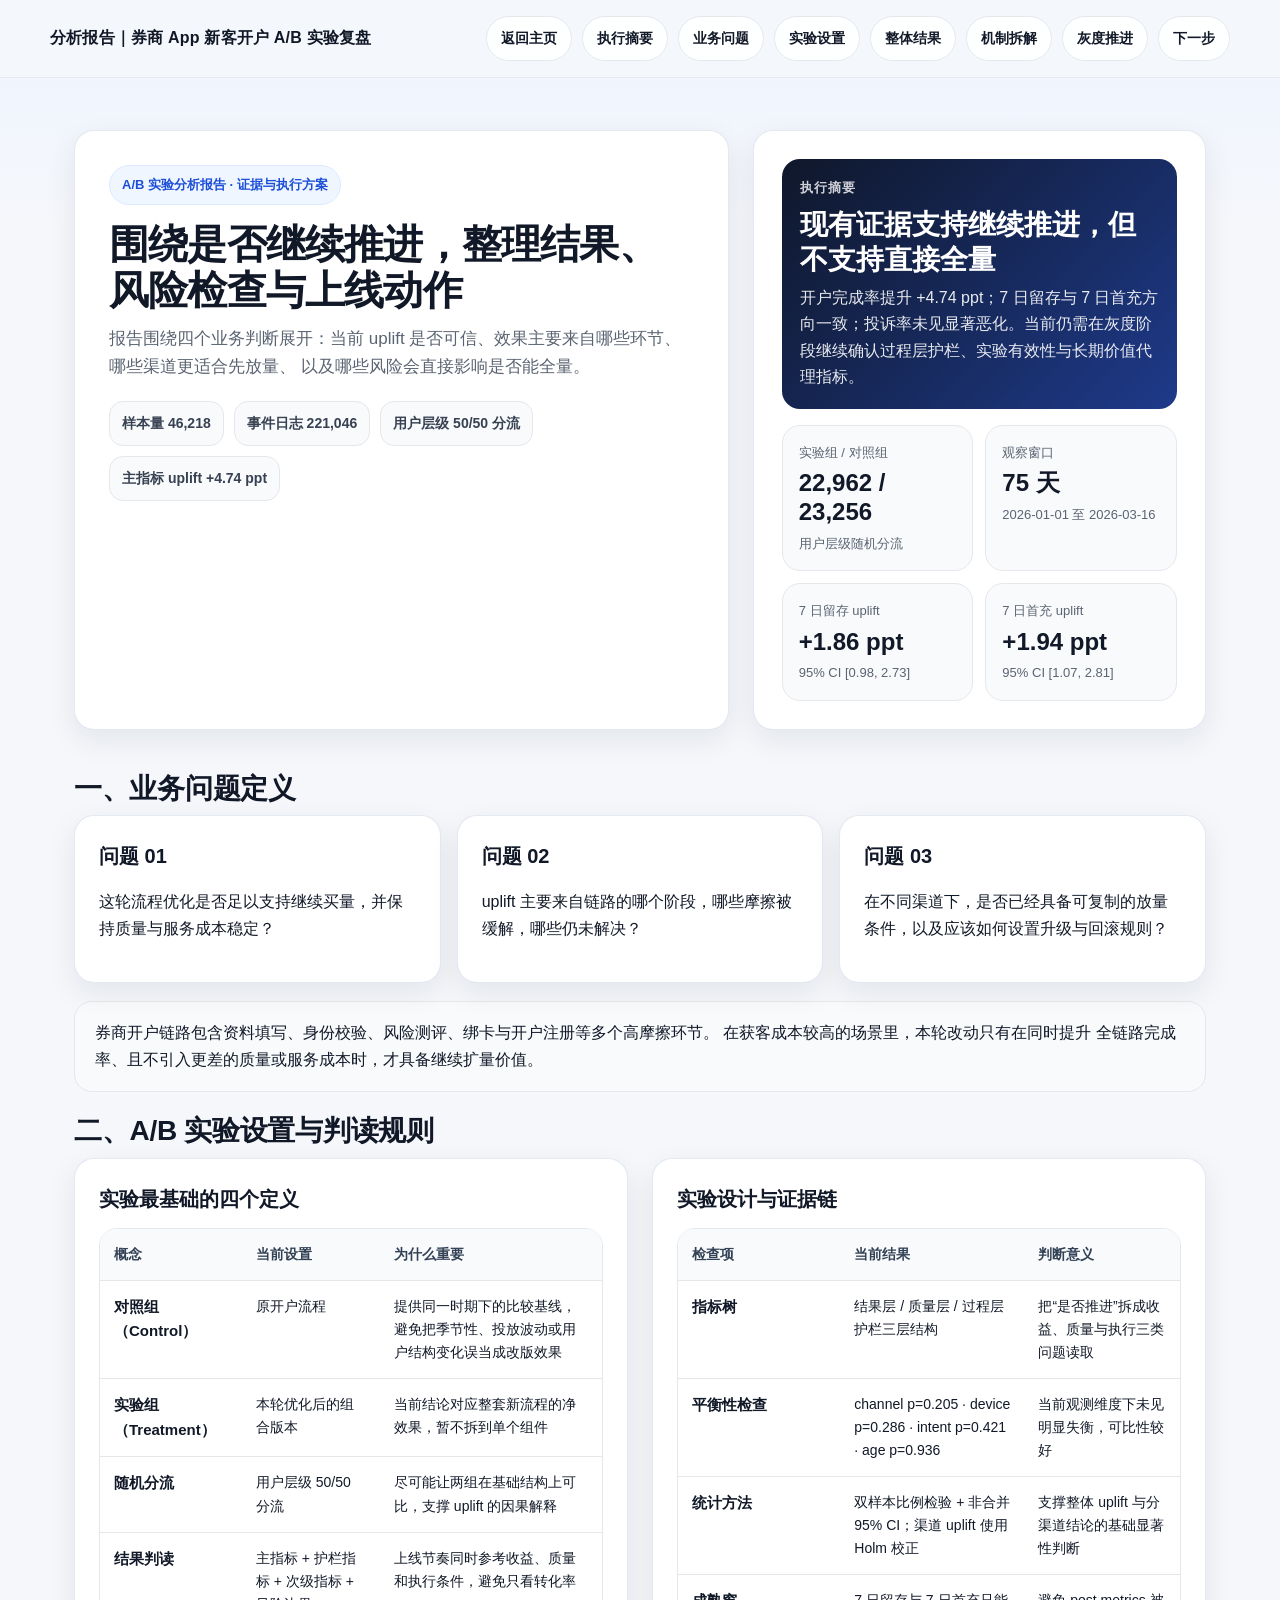
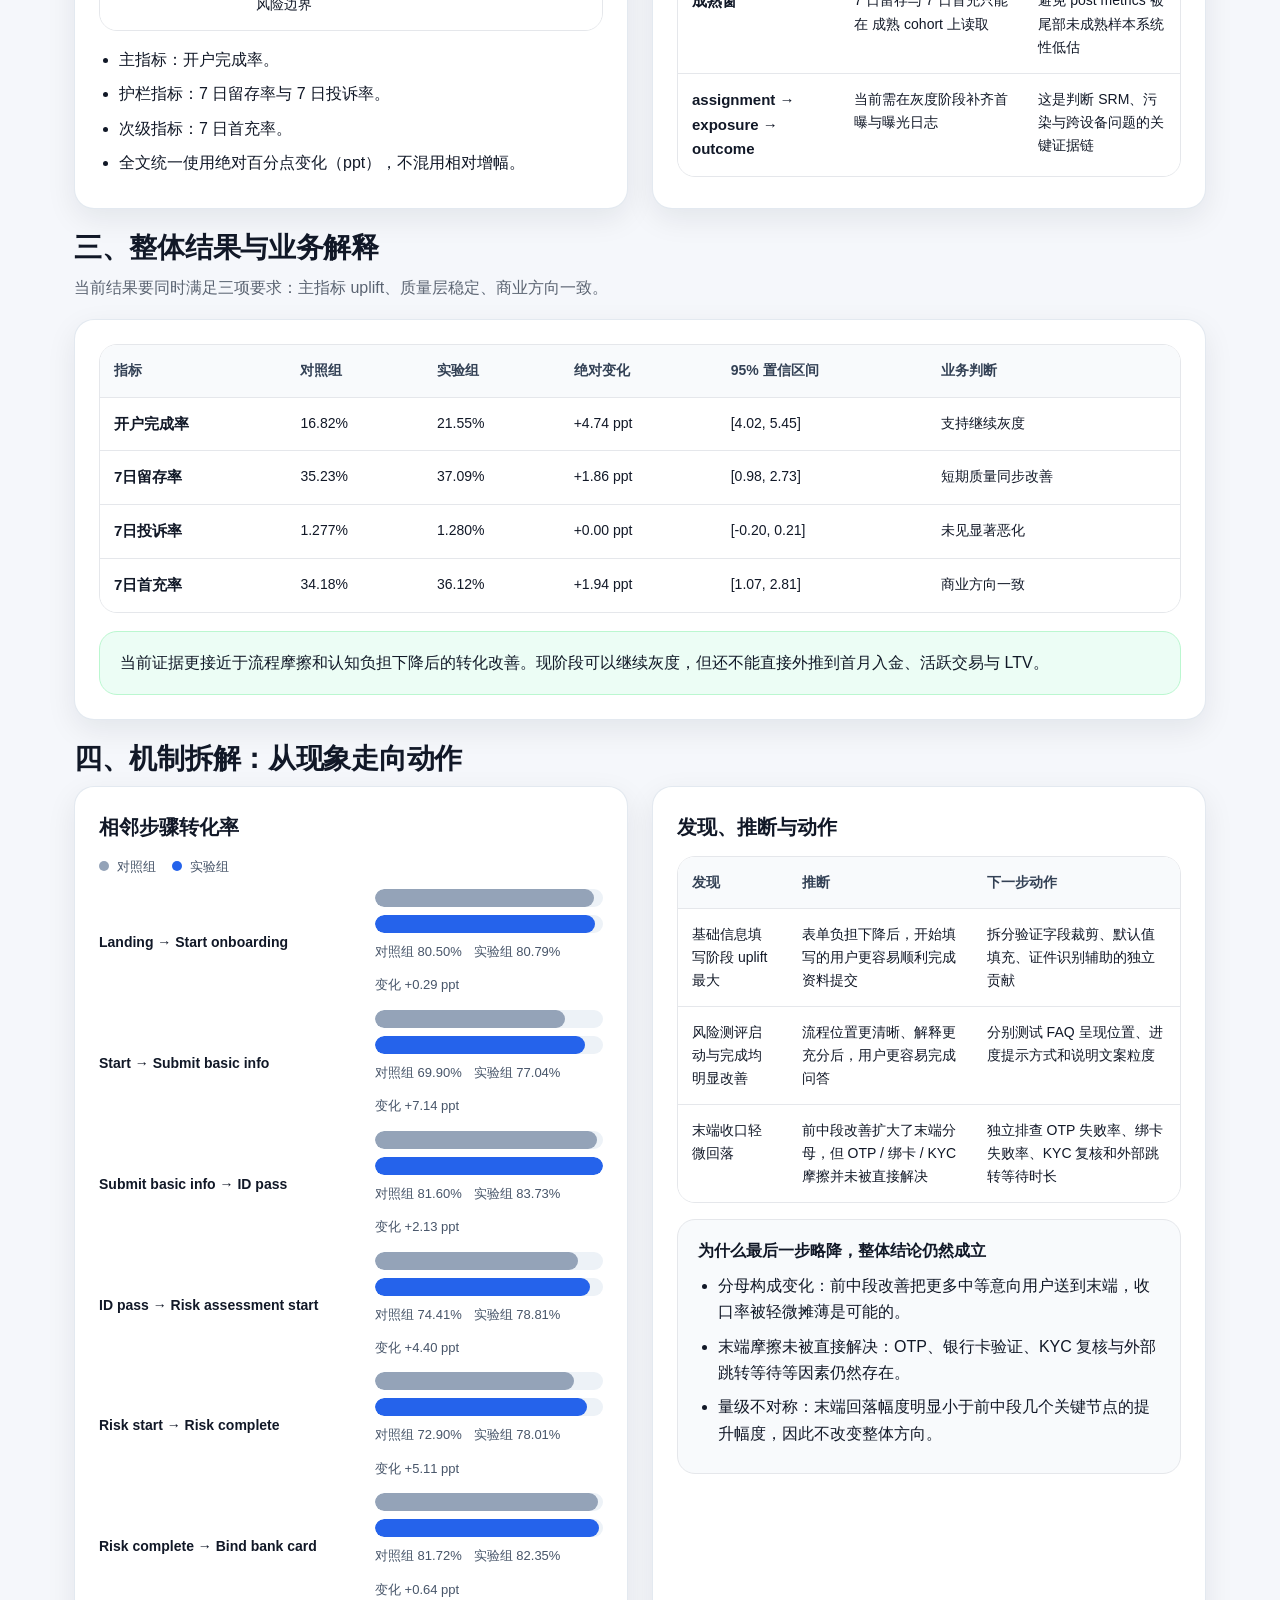
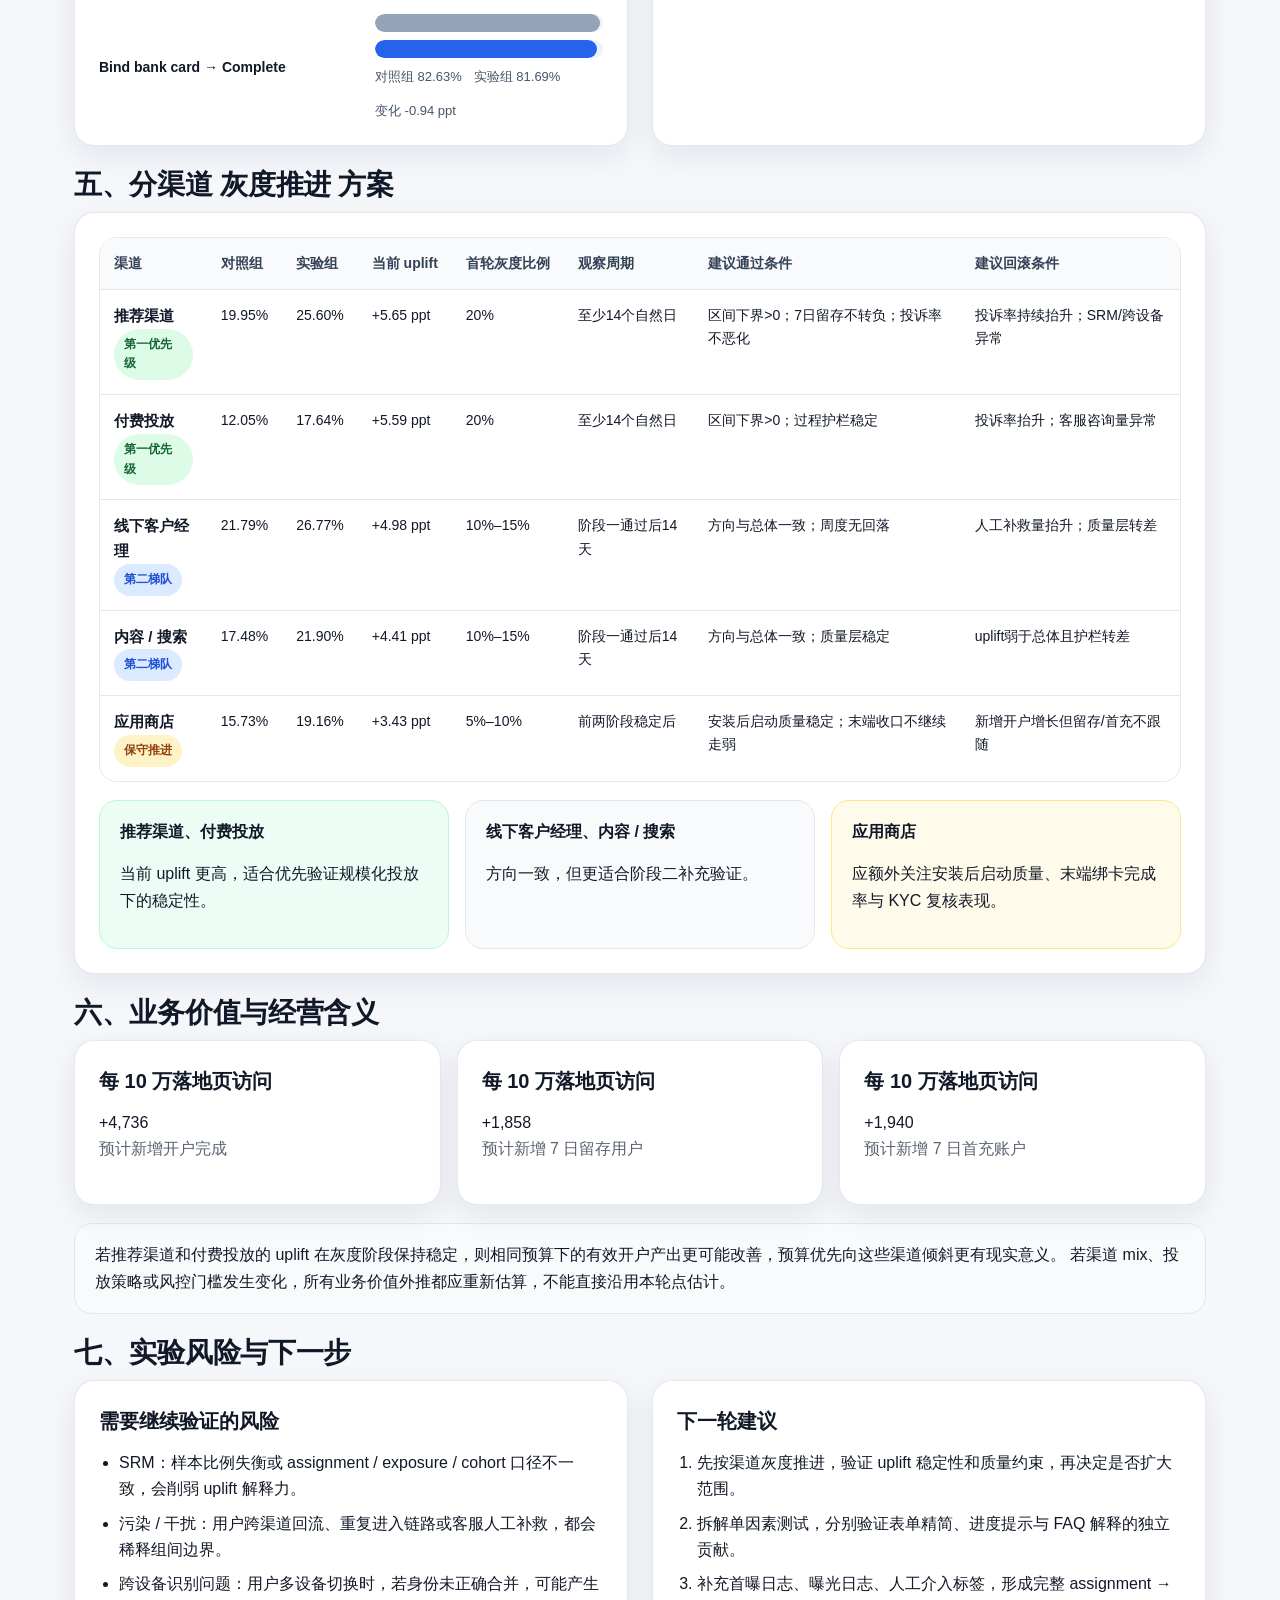
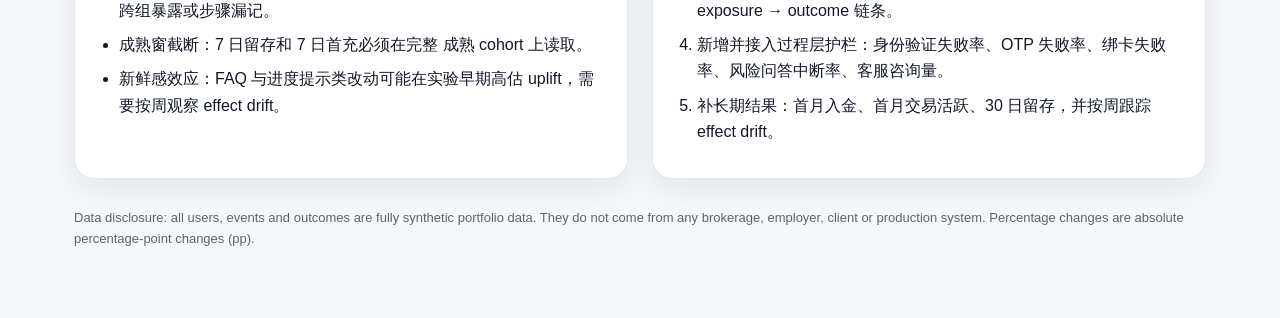
==== commit 58c2d479: "Align report data disclosure" ====
--- a/reports/brokerage_abtest_report.html
+++ b/reports/brokerage_abtest_report.html
@@ -475,7 +475,7 @@
           </ol>
         </div>
       </div>
-      <footer class="footer">注：报告数值来自脱敏重建场景，不对应任何实际机构经营数据。所有百分比变化均为绝对百分点变化（ppt）。</footer>
+      <footer class="footer">Data disclosure: all users, events and outcomes are fully synthetic portfolio data. They do not come from any brokerage, employer, client or production system. Percentage changes are absolute percentage-point changes (pp).</footer>
     </section>
   </main>
 </body>
